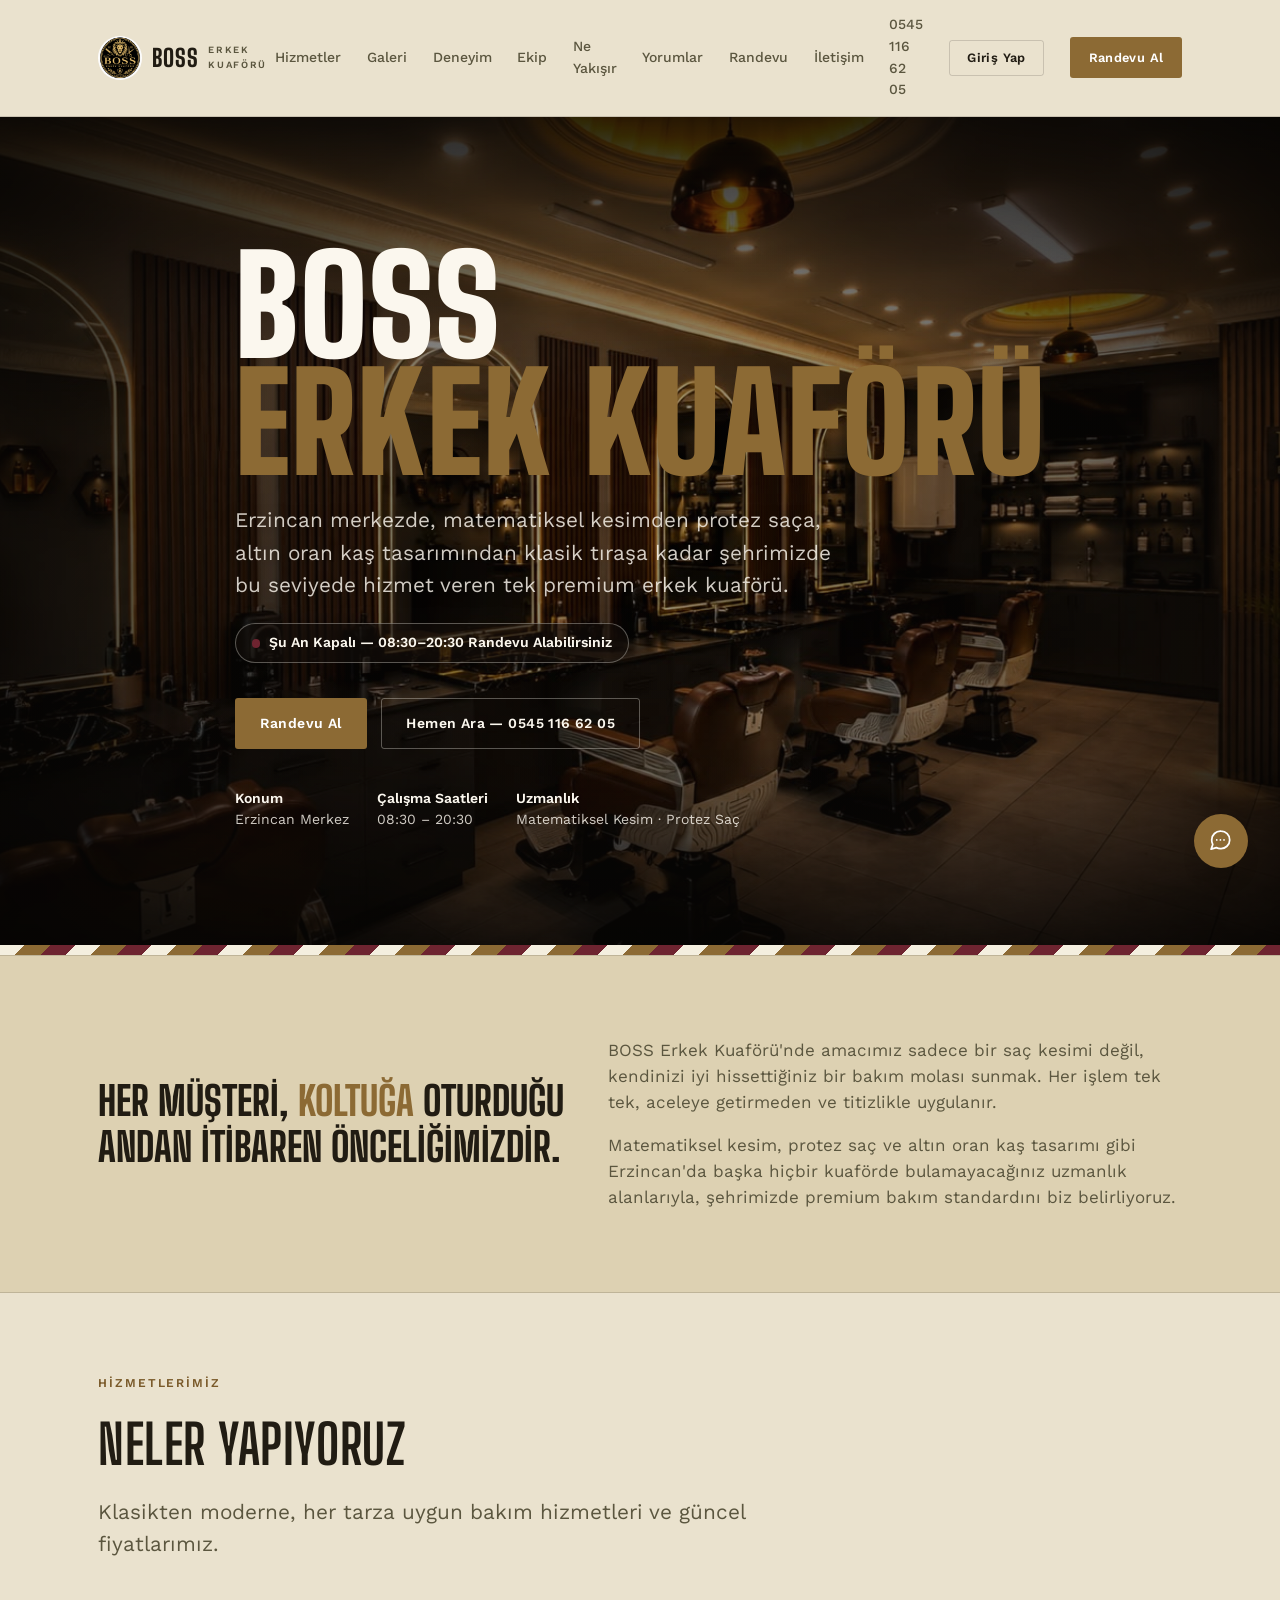
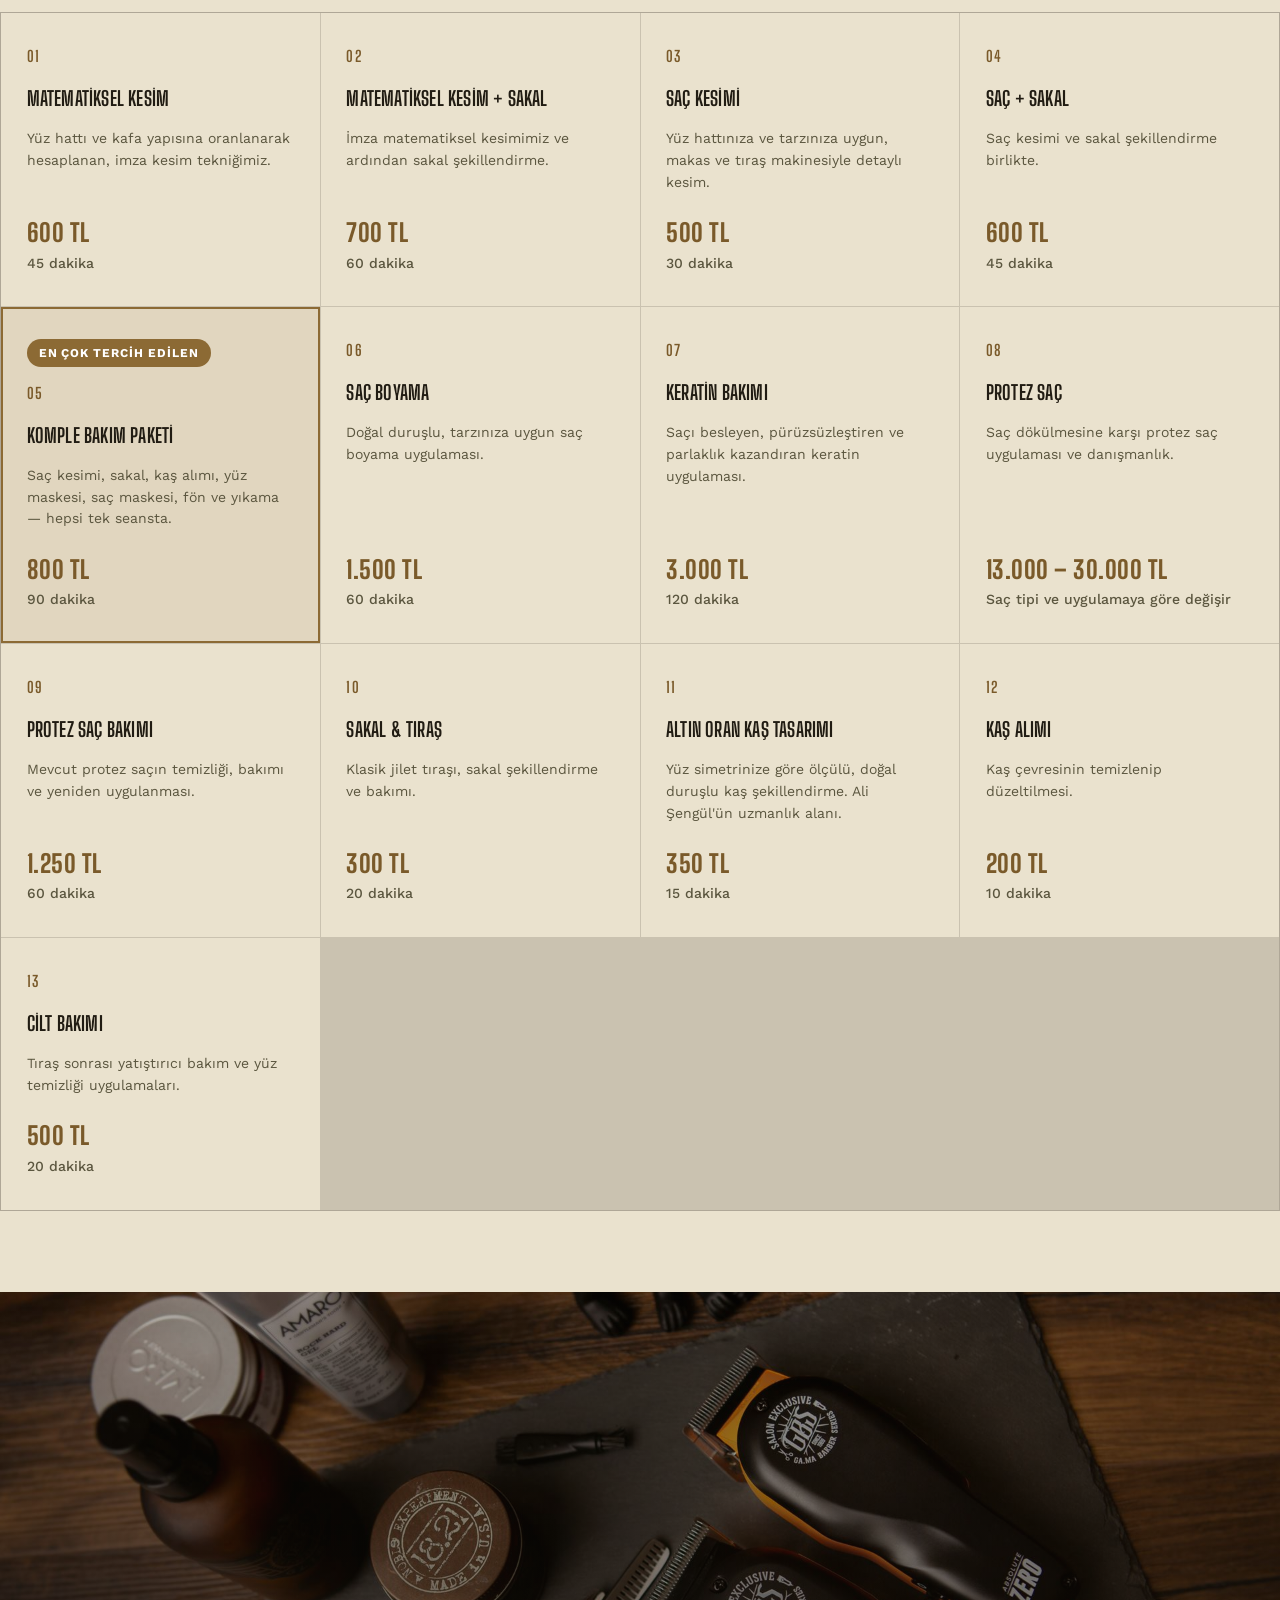
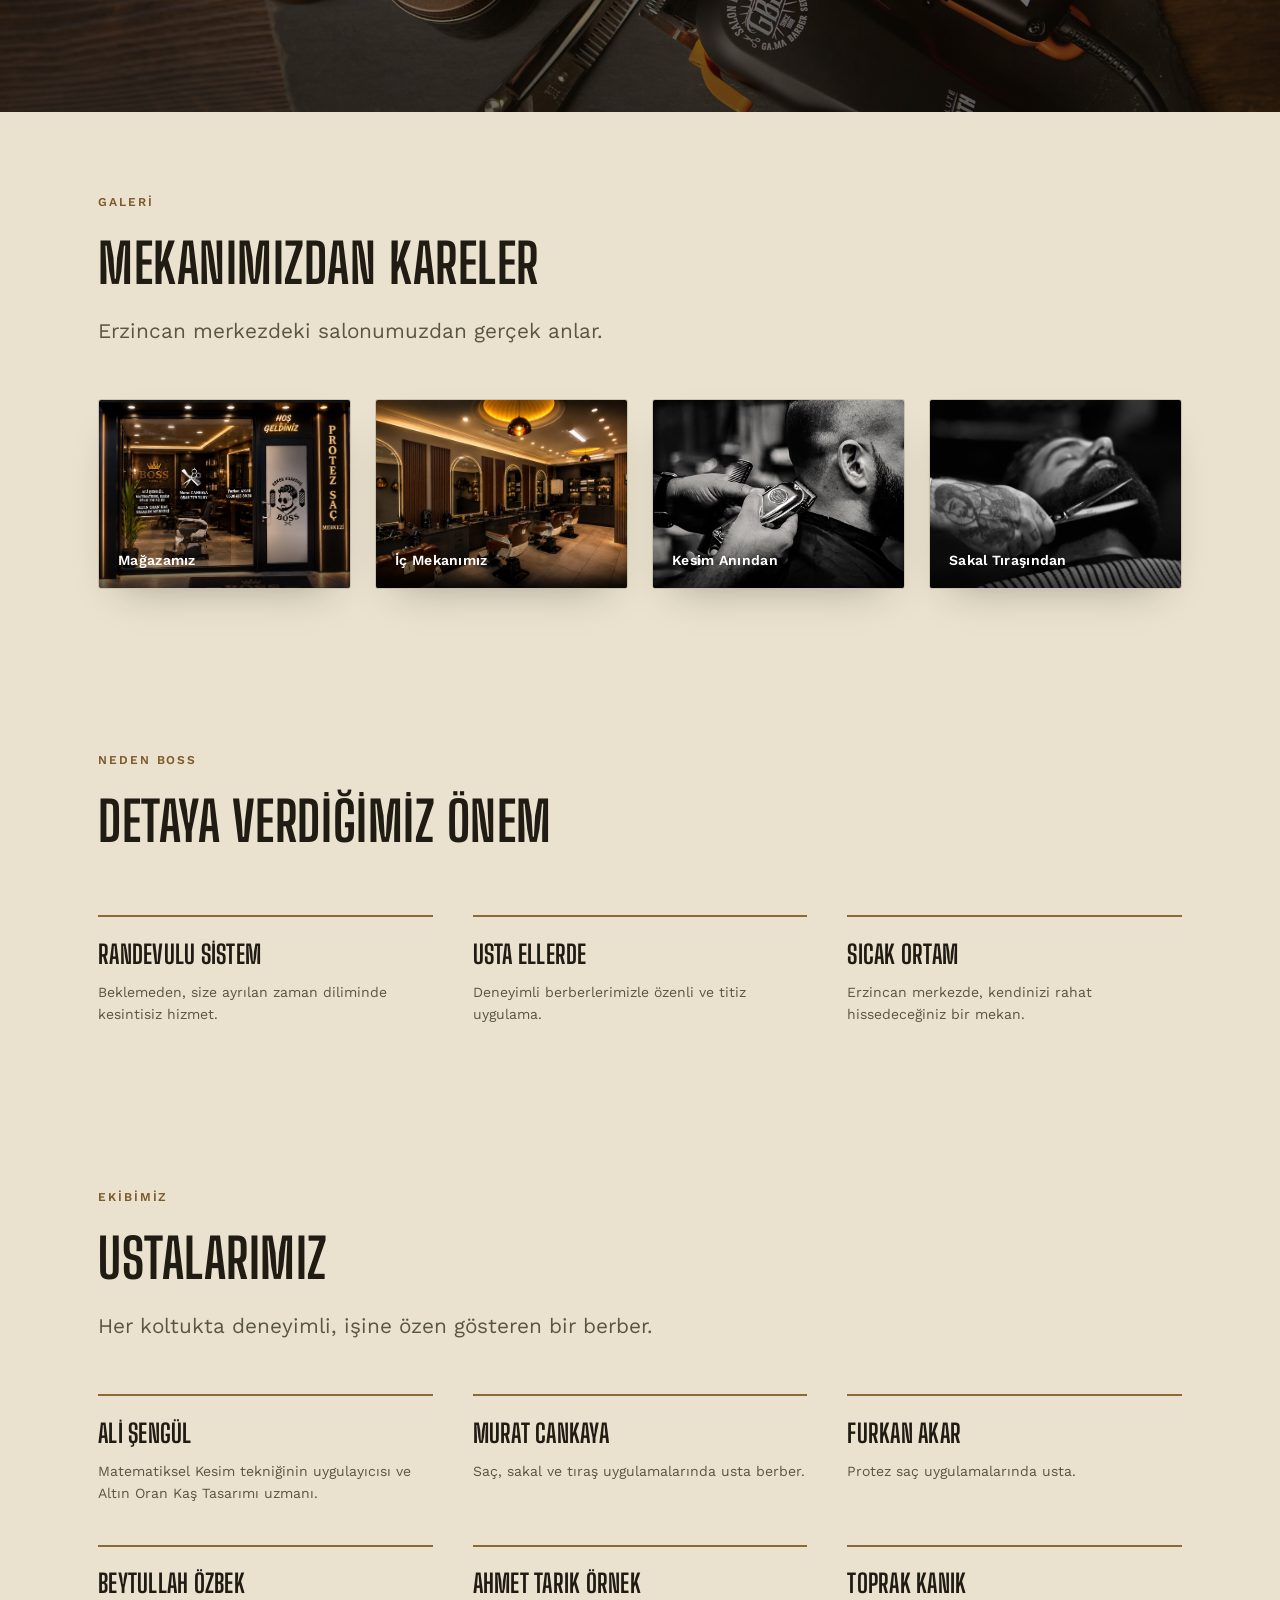
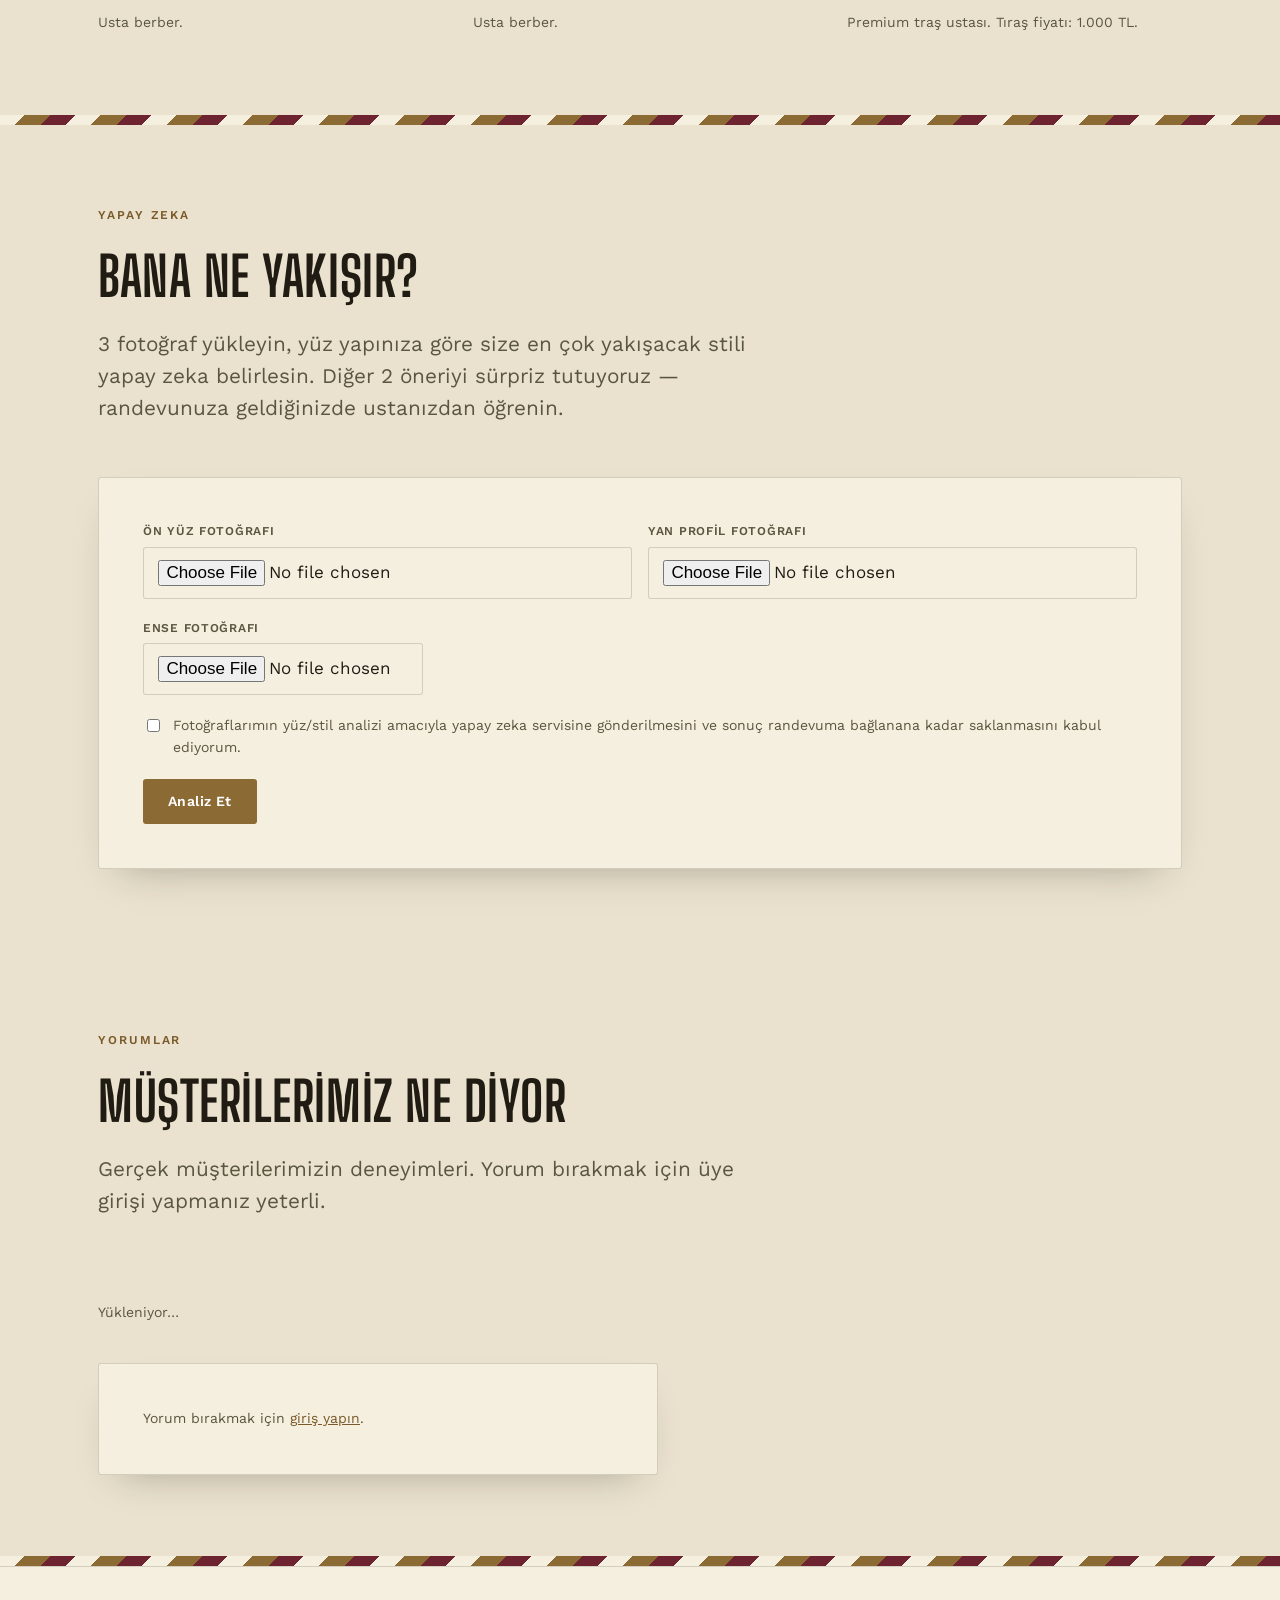
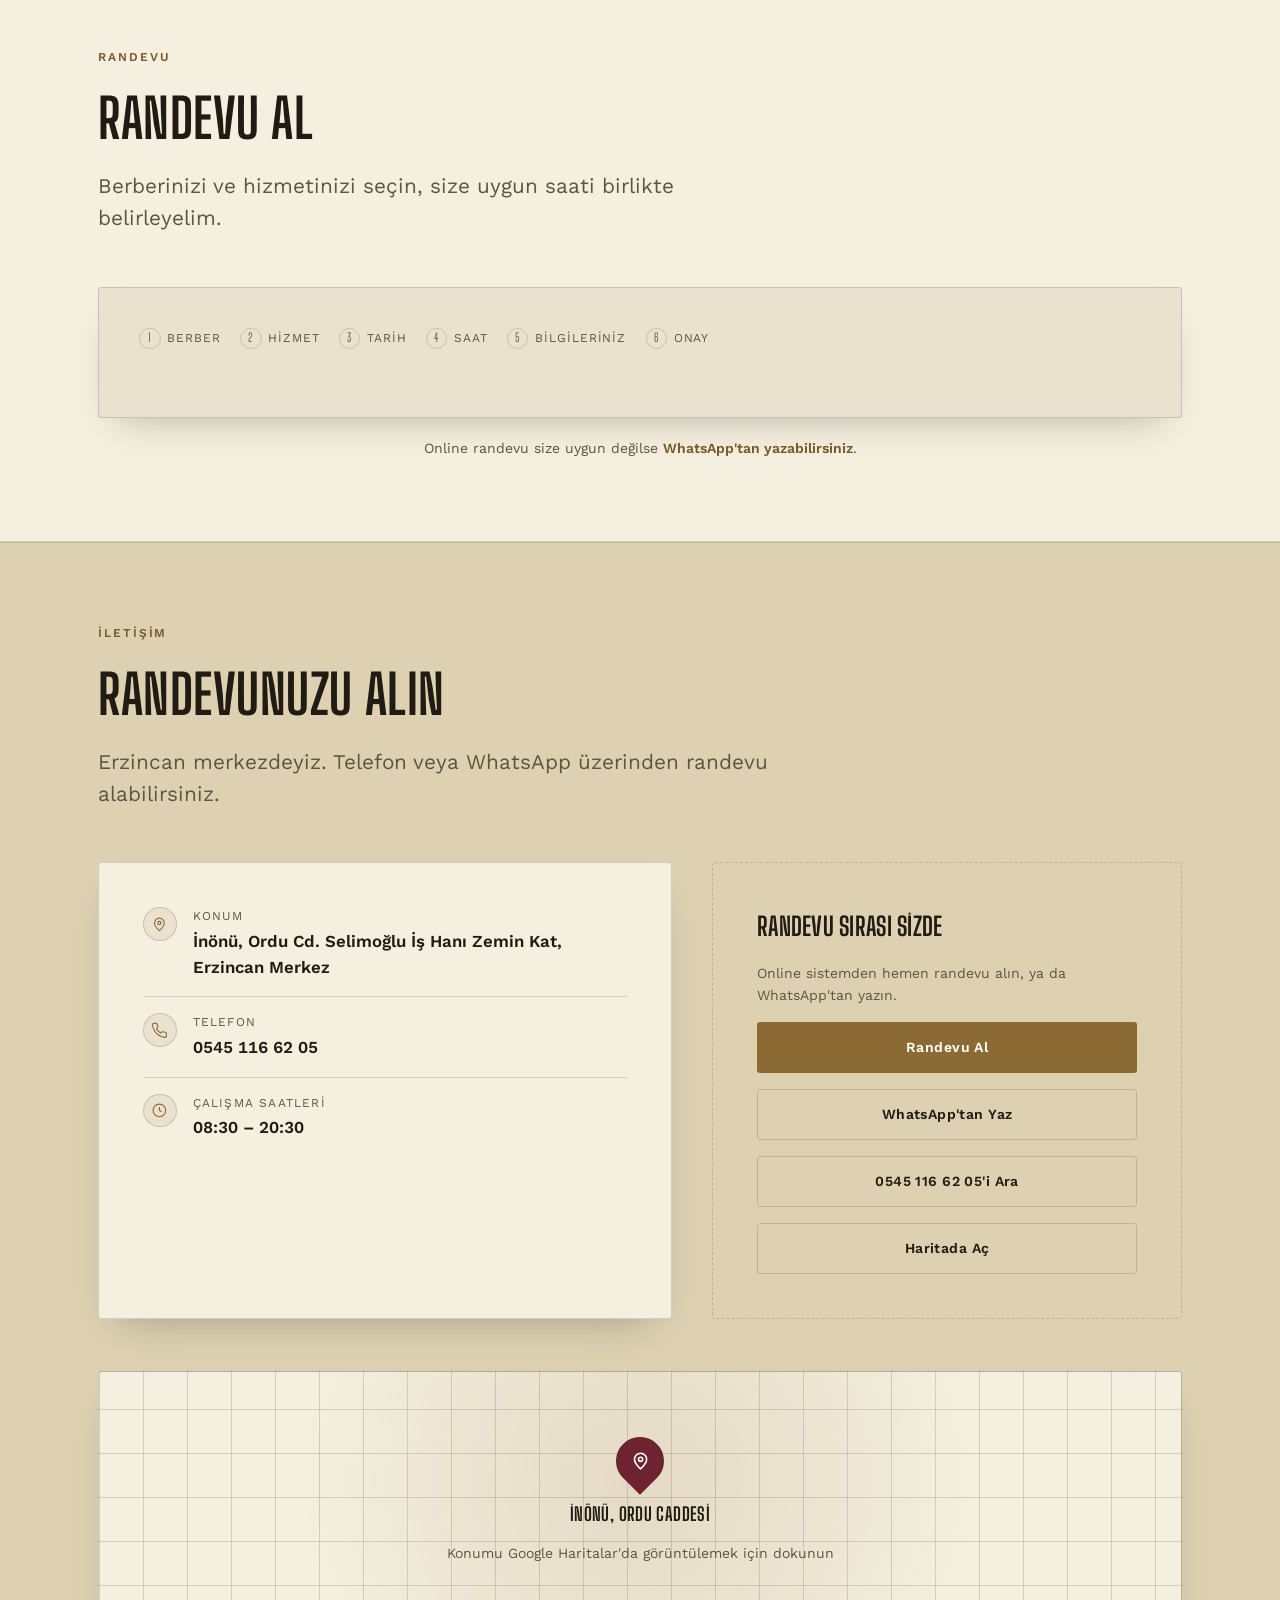
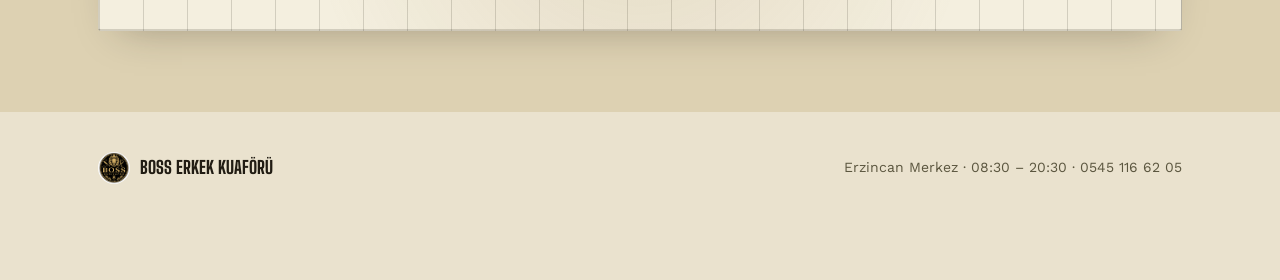
==== index.html @ 5c6fb6ef ""Bana Ne Yakışır?" AI stil önerisi bölümü ekle Müşteri 3 fotoğraf (ön yüz, yan profil, ense) yüklüyo" ====
<!doctype html>
<html lang="tr">
<head>
<meta charset="UTF-8" />
<meta name="viewport" content="width=device-width, initial-scale=1.0" />
<title>BOSS Erkek Kuaförü</title>
<meta name="description" content="BOSS Erkek Kuaförü — Erzincan Merkez'de matematiksel kesim, protez saç ve altın oran kaş tasarımı dahil premium erkek bakım hizmeti. Randevu için WhatsApp veya telefon." />
<meta name="robots" content="index, follow" />
<link rel="canonical" href="https://www.bosskuafor.com/" />

<!-- Open Graph -->
<meta property="og:type" content="business.business" />
<meta property="og:title" content="BOSS Erkek Kuaförü" />
<meta property="og:description" content="Erzincan Merkez'de matematiksel kesim, protez saç ve altın oran kaş tasarımı dahil premium erkek bakım hizmeti." />
<meta property="og:image" content="https://www.bosskuafor.com/galeri-magaza-dis.jpg" />
<meta property="og:url" content="https://www.bosskuafor.com/" />
<meta property="og:locale" content="tr_TR" />
<meta property="business:contact_data:street_address" content="İnönü, Ordu Cd. Selimoğlu İş Hanı Zemin Kat" />
<meta property="business:contact_data:locality" content="Erzincan Merkez" />
<meta property="business:contact_data:postal_code" content="24000" />
<meta property="business:contact_data:country_name" content="Türkiye" />
<meta property="business:contact_data:phone_number" content="+905451166205" />

<!-- Twitter Card -->
<meta name="twitter:card" content="summary_large_image" />
<meta name="twitter:title" content="BOSS Erkek Kuaförü" />
<meta name="twitter:description" content="Erzincan Merkez'de matematiksel kesim, protez saç ve altın oran kaş tasarımı dahil premium erkek bakım hizmeti." />
<meta name="twitter:image" content="https://www.bosskuafor.com/galeri-magaza-dis.jpg" />

<!-- Local Business / GEO structured data -->
<script type="application/ld+json">
{
  "@context": "https://schema.org",
  "@type": "HairSalon",
  "name": "BOSS Erkek Kuaförü",
  "url": "https://www.bosskuafor.com/",
  "image": "https://www.bosskuafor.com/galeri-magaza-dis.jpg",
  "telephone": "+905451166205",
  "address": {
    "@type": "PostalAddress",
    "streetAddress": "İnönü Mahallesi, Ordu Caddesi, Selimoğlu İş Hanı Zemin Kat",
    "postalCode": "24000",
    "addressLocality": "Erzincan Merkez",
    "addressRegion": "Erzincan",
    "addressCountry": "TR"
  },
  "geo": {
    "@type": "GeoCoordinates",
    "latitude": 39.7476021,
    "longitude": 39.4908903
  },
  "hasMap": "https://www.google.com/maps/place/BOSS+ERKEK+KUAF%C3%96R%C3%9C/@39.7476021,39.4908903,17z/data=!3m1!4b1!4m6!3m5!1s0x40700dcca935f189:0xe549893e044ffec4!8m2!3d39.7476021!4d39.4908903",
  "openingHoursSpecification": {
    "@type": "OpeningHoursSpecification",
    "dayOfWeek": ["Monday","Tuesday","Wednesday","Thursday","Friday","Saturday","Sunday"],
    "opens": "08:30",
    "closes": "20:30"
  },
  "priceRange": "200 TL - 30.000 TL",
  "employee": [
    { "@type": "Person", "name": "Ali Şengül", "jobTitle": "Matematiksel Kesim ve Altın Oran Kaş Tasarımı Uzmanı" },
    { "@type": "Person", "name": "Murat Cankaya", "jobTitle": "Saç, Sakal ve Tıraş Ustası" },
    { "@type": "Person", "name": "Furkan Akar", "jobTitle": "Protez Saç Uygulamaları Ustası" },
    { "@type": "Person", "name": "Beytullah Özbek", "jobTitle": "Usta Berber" },
    { "@type": "Person", "name": "Ahmet Tarık Örnek", "jobTitle": "Usta Berber" },
    { "@type": "Person", "name": "Toprak Kanık", "jobTitle": "Premium Traş Ustası" }
  ],
  "hasOfferCatalog": {
    "@type": "OfferCatalog",
    "name": "Hizmetlerimiz",
    "itemListElement": [
      { "@type": "Offer", "priceCurrency": "TRY", "price": "600", "itemOffered": { "@type": "Service", "name": "Matematiksel Kesim" } },
      { "@type": "Offer", "priceCurrency": "TRY", "price": "700", "itemOffered": { "@type": "Service", "name": "Matematiksel Kesim + Sakal" } },
      { "@type": "Offer", "priceCurrency": "TRY", "price": "500", "itemOffered": { "@type": "Service", "name": "Saç Kesimi" } },
      { "@type": "Offer", "priceCurrency": "TRY", "price": "600", "itemOffered": { "@type": "Service", "name": "Saç + Sakal" } },
      { "@type": "Offer", "priceCurrency": "TRY", "price": "800", "itemOffered": { "@type": "Service", "name": "Komple Bakım Paketi" } },
      { "@type": "Offer", "priceCurrency": "TRY", "price": "1500", "itemOffered": { "@type": "Service", "name": "Saç Boyama" } },
      { "@type": "Offer", "priceCurrency": "TRY", "price": "3000", "itemOffered": { "@type": "Service", "name": "Keratin Bakımı" } },
      { "@type": "Offer", "priceCurrency": "TRY", "priceSpecification": { "@type": "PriceSpecification", "priceCurrency": "TRY", "minPrice": "13000", "maxPrice": "30000" }, "itemOffered": { "@type": "Service", "name": "Protez Saç" } },
      { "@type": "Offer", "priceCurrency": "TRY", "price": "1250", "itemOffered": { "@type": "Service", "name": "Protez Saç Bakımı" } },
      { "@type": "Offer", "priceCurrency": "TRY", "price": "300", "itemOffered": { "@type": "Service", "name": "Sakal & Tıraş" } },
      { "@type": "Offer", "priceCurrency": "TRY", "price": "350", "itemOffered": { "@type": "Service", "name": "Altın Oran Kaş Tasarımı" } },
      { "@type": "Offer", "priceCurrency": "TRY", "price": "200", "itemOffered": { "@type": "Service", "name": "Kaş Alımı" } },
      { "@type": "Offer", "priceCurrency": "TRY", "price": "500", "itemOffered": { "@type": "Service", "name": "Cilt Bakımı" } }
    ]
  }
}
</script>

<link rel="icon" type="image/png" href="logo.png" />
<link rel="apple-touch-icon" href="logo.png" />
<link rel="preconnect" href="https://fonts.googleapis.com">
<link rel="preconnect" href="https://fonts.gstatic.com" crossorigin>
<link href="https://fonts.googleapis.com/css2?family=Big+Shoulders+Display:wght@700;800;900&family=Work+Sans:ital,wght@0,400;0,500;0,600;0,700;1,400&display=swap" rel="stylesheet">
<link rel="stylesheet" href="styles.css">
<style>

/* ============ STRIPE BAND (barber pole motif, used twice) ============ */
.stripe-band{
  height: 10px;
  width: 100%;
  background: repeating-linear-gradient(
    -45deg,
    var(--oxblood) 0 18px,
    var(--brass) 18px 36px,
    var(--surface-hi) 36px 54px
  );
  background-size: 76px 76px;
  animation: stripe-slide 3.2s linear infinite;
}
@keyframes stripe-slide{ to{ background-position: 76px 0; } }

/* ============ HEADER ============ */
header{
  position: sticky; top:0; z-index: 40;
  background: color-mix(in srgb, var(--bg) 88%, transparent);
  backdrop-filter: blur(10px);
  border-bottom: 1px solid var(--line);
}
.nav{
  display:flex; align-items:center; justify-content:space-between;
  padding-block: 0.9rem;
}
.brand{
  font-family: var(--font-display);
  font-weight: 800;
  font-size: 1.5rem;
  letter-spacing: 0.03em;
  display:flex; align-items:center; gap:0.6rem;
}
.brand-logo{
  height: 44px;
  width: 44px;
  border-radius: 50%;
  object-fit: cover;
}
.brand small{
  font-family: var(--font-body);
  font-size: 0.6rem;
  font-weight: 600;
  letter-spacing: 0.18em;
  color: var(--ink-soft);
  text-transform: uppercase;
}
.nav-links{ display:flex; align-items:center; gap: clamp(1rem,2vw,2rem); }
.nav-links a:not(.btn){
  font-size: var(--fs-small);
  font-weight: 500;
  color: var(--ink-soft);
  transition: color .2s ease;
}
.nav-links a:not(.btn):hover{ color: var(--brass-text); }
.nav-phone{ display:none; }
@media (min-width: 640px){ .nav-phone{ display:inline; } }

.nav-toggle{
  display:none;
  align-items:center; justify-content:center;
  width: 2.75rem; height: 2.75rem;
  flex: none;
  background: transparent;
  border: 1px solid var(--line);
  border-radius: var(--radius);
  color: var(--ink);
  cursor: pointer;
}
.nav-toggle svg{ width: 1.35rem; height: 1.35rem; }

@media (max-width: 860px){
  .nav-toggle{ display:inline-flex; }
  .nav-links{
    position: absolute;
    top: 100%; left: 1rem; right: 1rem;
    margin-top: 0.6rem;
    flex-direction: column;
    align-items: stretch;
    gap: 0;
    background: var(--surface-hi);
    border: 1px solid var(--line);
    border-radius: var(--radius);
    box-shadow: var(--shadow);
    padding: 0.5rem;
    opacity: 0;
    transform: translateY(-8px);
    pointer-events: none;
    transition: opacity .18s ease, transform .18s ease;
  }
  .nav-links.open{
    opacity: 1;
    transform: translateY(0);
    pointer-events: auto;
  }
  .nav-links a:not(.btn){
    padding: 0.9rem 0.6rem;
    border-bottom: 1px solid var(--line);
  }
  .nav-phone{ display:block; }
  .nav-links a:last-of-type{ border-bottom: none; }
  .nav-links .btn{ margin-top: 0.6rem; justify-content:center; min-height: 44px; }
}

/* ============ HERO ============ */
.hero{
  position: relative;
  isolation: isolate;
  overflow: hidden;
  min-height: clamp(560px, 92vh, 880px);
  display: flex;
  align-items: center;
  padding-block: clamp(3.5rem, 10vh, 7rem) clamp(3rem, 8vh, 5rem);
  color: var(--ink);
  --ink: #FBF7EE;
  --ink-soft: rgba(251,247,238,0.82);
  --line: rgba(251,247,238,0.32);
  --surface-hi: rgba(20,16,11,0.55);
}
.hero-grid{
  position: relative;
  z-index: 1;
  display:grid;
  grid-template-columns: 1fr;
  gap: clamp(2rem, 6vw, 4rem);
}

/* ---- cinematic outside→inside camera-move background ---- */
.hero-cinema{
  position: absolute;
  inset: 0;
  z-index: -2;
  overflow: hidden;
  background: #0c0a07;
}
.hero-cinema-layer{
  position: absolute;
  inset: -8%;
  background-size: cover;
  background-repeat: no-repeat;
  will-change: transform, opacity;
}
.hero-cinema-exterior{
  background-image: url('galeri-magaza-dis.jpg');
  background-position: center 32%;
  animation: heroCinemaExterior 13s cubic-bezier(.45,0,.4,1) infinite;
}
.hero-cinema-interior{
  background-image: url('galeri-magaza-ic.jpg');
  background-position: center 46%;
  animation: heroCinemaInterior 13s cubic-bezier(.45,0,.4,1) infinite;
}
@keyframes heroCinemaExterior{
  0%{   opacity: 1; transform: scale(1) translateY(0); }
  34%{  opacity: 1; transform: scale(1.13) translateY(-1%); }
  46%{  opacity: 0; transform: scale(1.2) translateY(-1.5%); }
  86%{  opacity: 0; transform: scale(1.2) translateY(-1.5%); }
  100%{ opacity: 1; transform: scale(1) translateY(0); }
}
@keyframes heroCinemaInterior{
  0%{   opacity: 0; transform: scale(1.16) translateY(1%); }
  34%{  opacity: 0; transform: scale(1.16) translateY(1%); }
  46%{  opacity: 1; transform: scale(1.08) translateY(0.4%); }
  86%{  opacity: 1; transform: scale(1) translateY(0); }
  100%{ opacity: 0; transform: scale(1.16) translateY(1%); }
}
.hero-cinema-scrim{
  position: absolute;
  inset: 0;
  background:
    linear-gradient(180deg, rgba(9,7,5,0.75) 0%, rgba(9,7,5,0.35) 32%, rgba(9,7,5,0.4) 70%, rgba(9,7,5,0.85) 100%),
    linear-gradient(90deg, rgba(9,7,5,0.55) 0%, rgba(9,7,5,0.05) 45%, rgba(9,7,5,0.05) 60%, rgba(9,7,5,0.55) 100%);
}
.hero-cinema-vignette{
  position: absolute;
  inset: 0;
  box-shadow: inset 0 0 18vw 2vw rgba(0,0,0,0.55);
  mix-blend-mode: multiply;
}
@media (prefers-reduced-motion: reduce){
  .hero-cinema-exterior,
  .hero-cinema-interior{ animation: none; }
  .hero-cinema-exterior{ opacity: 0; }
  .hero-cinema-interior{ opacity: 1; transform: scale(1); }
}
.hero-word{
  font-size: var(--fs-h1);
  font-weight: 900;
  line-height: 0.86;
  text-transform: uppercase;
  color: var(--ink);
}
.hero-word span{
  display:block;
  opacity: 0;
  transform: translateY(0.4em);
  animation: rise .8s cubic-bezier(.2,.8,.2,1) forwards;
}
.hero-word span:nth-child(2){ animation-delay: .12s; color: var(--brass); }
@keyframes rise{ to{ opacity:1; transform: translateY(0); } }

.hero-lead{
  margin-top: 1.4rem;
  max-width: 46ch;
  font-size: var(--fs-lead);
  color: var(--ink-soft);
}

.status-badge{ margin-top: 1.4rem; }
.hero-cta{
  margin-top: 2.2rem;
  display:flex; flex-wrap:wrap; gap: 0.9rem;
}
.hero-meta{
  margin-top: 2.4rem;
  display:flex; gap: 1.75rem;
  font-size: var(--fs-small);
  color: var(--ink-soft);
  flex-wrap: wrap;
}
.hero-meta strong{ color: var(--ink); font-weight: 600; }

/* ============ HERO HEADLINE ============ */
.hero-headline{
  position: relative;
}
.hero-headline .hero-lead{ text-shadow: 0 2px 16px rgba(0,0,0,0.4); }

/* ============ SECTION SCAFFOLD ============ */
section{ padding-block: clamp(3.5rem, 9vh, 6.5rem); }
.section-head{
  display:flex; flex-direction:column; gap: 0.6rem;
  margin-bottom: clamp(2rem, 5vw, 3.25rem);
  max-width: 62ch;
}
.section-head h2{ font-size: var(--fs-h2); text-transform: uppercase; }
.section-head p{ color: var(--ink-soft); font-size: var(--fs-lead); }

.reveal{ opacity:0; transform: translateY(22px); transition: opacity .7s ease, transform .7s ease; }
.reveal.in{ opacity:1; transform: translateY(0); }

/* ============ INTRO / STATEMENT ============ */
.statement{
  background: var(--surface);
  border-top: 1px solid var(--line);
  border-bottom: 1px solid var(--line);
}
.statement-grid{
  display:grid; gap: 2.5rem;
  grid-template-columns: 1fr;
}
@media (min-width: 860px){
  .statement-grid{ grid-template-columns: 0.9fr 1.1fr; align-items:center; }
}
.statement-quote{
  font-family: var(--font-display);
  font-weight: 800;
  font-size: clamp(1.6rem, 3.4vw, 2.5rem);
  line-height: 1.15;
  text-transform: uppercase;
}
.statement-quote em{
  font-style: normal;
  color: var(--brass);
}
.statement-body p{ color: var(--ink-soft); font-size: var(--fs-body); }
.statement-body p + p{ margin-top: 1rem; }

/* ============ SERVICES ============ */
.services-grid{
  display:grid; gap: 1px;
  background: var(--line);
  border: 1px solid var(--line);
  grid-template-columns: 1fr;
}
@media (min-width: 620px){
  .services-grid{ grid-template-columns: repeat(2, 1fr); }
}
@media (min-width: 980px){
  .services-grid{ grid-template-columns: repeat(4, 1fr); }
}
.service-card{
  background: var(--bg);
  padding: 2rem 1.6rem;
  display:flex; flex-direction:column; gap:0.9rem;
  transition: background .2s ease;
}
.service-card:hover{ background: var(--surface); }
.service-num{
  font-family: var(--font-display);
  font-size: 0.95rem;
  font-weight: 700;
  color: var(--brass-text);
  letter-spacing: 0.08em;
}
.service-card h3{ text-transform: uppercase; }
.service-card p{ color: var(--ink-soft); font-size: var(--fs-small); }
.service-price{
  margin-top: auto;
  padding-top: 0.4rem;
  font-family: var(--font-display);
  font-size: 1.55rem;
  font-weight: 800;
  letter-spacing: 0.02em;
  color: var(--brass-text);
}
.service-price small{
  display:block;
  font-family: var(--font-body);
  font-size: var(--fs-small);
  font-weight: 500;
  letter-spacing: 0;
  color: var(--ink-soft);
}
.service-price.is-ask{ font-size: 1.05rem; }

/* One cikan paket */
.service-card.is-featured{
  background: color-mix(in srgb, var(--brass) 10%, var(--bg));
  box-shadow: inset 0 0 0 2px var(--brass);
}
.service-card.is-featured:hover{ background: color-mix(in srgb, var(--brass) 15%, var(--bg)); }
.service-badge{
  align-self: flex-start;
  padding: 0.3rem 0.75rem;
  border-radius: 999px;
  background: var(--brass);
  color: var(--brass-ink);
  font-size: var(--fs-label);
  font-weight: 700;
  letter-spacing: 0.08em;
  text-transform: uppercase;
}

/* ============ ATMOSPHERE BAND ============ */
.atmosphere{
  height: clamp(220px, 38vw, 420px);
  background-image: linear-gradient(180deg, rgba(15,12,7,.3), rgba(15,12,7,.6)), url('arka-plan-doku.jpg');
  background-size: cover;
  background-position: center 35%;
}

/* ============ GALLERY ============ */
.gallery-grid{
  display:grid; gap: 1.5rem;
  grid-template-columns: 1fr;
}
@media (min-width: 760px){
  .gallery-grid{ grid-template-columns: repeat(2, 1fr); }
}
@media (min-width: 1000px){
  .gallery-grid{ grid-template-columns: repeat(4, 1fr); }
}
.gallery-item{
  position: relative;
  border-radius: var(--radius);
  overflow: hidden;
  border: 1px solid var(--line);
  box-shadow: var(--shadow);
  aspect-ratio: 4/3;
}
.gallery-item img{
  width:100%; height:100%; object-fit: cover;
  display:block;
  transition: transform .5s ease;
}
.gallery-item:hover img{ transform: scale(1.05); }
.gallery-caption{
  position: absolute; left:0; right:0; bottom:0;
  padding: 1rem 1.2rem;
  background: linear-gradient(0deg, rgba(0,0,0,.65), transparent);
  color: #fff;
  font-size: var(--fs-small);
  font-weight: 600;
  letter-spacing: 0.02em;
}

/* ============ EXPERIENCE STRIP ============ */
.experience{
  display:grid; gap: 2.5rem;
  grid-template-columns: 1fr;
}
@media (min-width: 860px){
  .experience{ grid-template-columns: repeat(3, 1fr); }
}
.exp-item{
  border-top: 2px solid var(--brass);
  padding-top: 1.1rem;
}
.exp-item h3{ font-size: var(--fs-h3); text-transform: uppercase; margin-bottom: 0.5rem; }
.exp-item p{ color: var(--ink-soft); font-size: var(--fs-small); }

/* ============ REVIEWS (yorumlar) ============ */
.stars{ position:relative; display:inline-block; font-size:1.1rem; line-height:1; color: var(--line); white-space:nowrap; }
.stars::before{ content:'★★★★★'; }
.stars-fill{ position:absolute; inset:0; overflow:hidden; color: var(--brass); white-space:nowrap; }
.stars-fill::before{ content:'★★★★★'; }
.reviews-overview{
  display:flex; align-items:center; gap:0.7rem; flex-wrap:wrap;
  margin-bottom: 2rem;
  font-size: var(--fs-lead);
}
.reviews-overview strong{ font-family: var(--font-display); font-size: 1.4rem; }
.reviews-overview span.count{ color: var(--ink-soft); font-size: var(--fs-small); }
.reviews-grid{
  display:grid; gap: 1.5rem;
  grid-template-columns: 1fr;
  margin-bottom: 2.5rem;
}
@media (min-width: 700px){
  .reviews-grid{ grid-template-columns: repeat(2, 1fr); }
}
@media (min-width: 1040px){
  .reviews-grid{ grid-template-columns: repeat(3, 1fr); }
}
.review-card{
  background: var(--surface-hi);
  border: 1px solid var(--line);
  border-radius: var(--radius);
  padding: 1.5rem;
  display:flex; flex-direction:column; gap: 0.9rem;
}
.review-card p{ color: var(--ink); font-size: var(--fs-small); flex:1; }
.review-card strong{ font-size: var(--fs-small); color: var(--ink-soft); font-weight:600; }
.review-form-wrap{ max-width: 560px; }
.link-btn{
  background:none; border:none; padding:0; margin:0;
  font: inherit; color: var(--brass-text); text-decoration: underline;
  cursor:pointer;
}
.star-input{ border:0; padding:0; margin:0; display:flex; flex-direction:row-reverse; justify-content:flex-end; gap:0.15rem; }
.star-input legend{ font-size: var(--fs-label); letter-spacing:0.06em; text-transform:uppercase; color:var(--ink-soft); font-weight:600; margin-bottom:0.5rem; width:100%; padding:0; }
.star-input input{ position:absolute; opacity:0; width:1px; height:1px; }
.star-input label{ cursor:pointer; font-size:2rem; line-height:1; color: var(--line); transition: color .15s ease; }
.star-input label::before{ content:'★'; }
.star-input input:checked ~ label,
.star-input label:hover,
.star-input label:hover ~ label{ color: var(--brass); }
.star-input input:focus-visible + label{ outline: 2px solid var(--brass); outline-offset:2px; }

/* ============ BOOKING WIZARD ============ */
.booking{ background: var(--surface-hi); border-top: 1px solid var(--line); border-bottom: 1px solid var(--line); }
.booking-card{
  background: var(--bg);
  border: 1px solid var(--line);
  border-radius: var(--radius);
  box-shadow: var(--shadow);
  padding: clamp(1.5rem, 4vw, 2.5rem);
}
.booking-steps{
  display:flex; flex-wrap:wrap; gap: 0.5rem 1.2rem;
  margin-bottom: 1.75rem;
  font-size: var(--fs-label);
  letter-spacing: 0.08em;
  text-transform: uppercase;
  color: var(--ink-soft);
}
.booking-steps span{ display:inline-flex; align-items:center; gap:0.4rem; }
.booking-steps span::before{
  content: attr(data-step);
  display:inline-grid; place-items:center;
  width: 1.35rem; height: 1.35rem;
  border-radius: 50%;
  border: 1px solid var(--line);
  font-family: var(--font-display);
  font-size: 0.75rem;
}
.booking-steps span.is-active{ color: var(--brass-text); font-weight: 700; }
.booking-steps span.is-active::before{ background: var(--brass); border-color: var(--brass); color: var(--brass-ink); }
.booking-steps span.is-done::before{ background: var(--ink-soft); border-color: var(--ink-soft); color: var(--bg); }

.booking-panel{ display:none; }
.booking-panel.is-active{ display:block; }

.pick-grid{ display:grid; gap: 0.85rem; grid-template-columns: 1fr; }
@media (min-width: 620px){ .pick-grid{ grid-template-columns: repeat(2, 1fr); } }
@media (min-width: 900px){ .pick-grid.services{ grid-template-columns: repeat(3, 1fr); } }
.pick-card{
  text-align:left;
  background: var(--surface-hi);
  border: 1px solid var(--line);
  border-radius: var(--radius);
  padding: 1.1rem 1.2rem;
  cursor:pointer;
  display:flex; flex-direction:column; gap:0.35rem;
  transition: border-color .18s ease, background .18s ease, transform .18s ease;
  font-family: var(--font-body);
  color: var(--ink);
}
.pick-card:hover{ border-color: var(--brass); transform: translateY(-2px); }
.pick-card.is-selected{ border-color: var(--brass); background: color-mix(in srgb, var(--brass) 12%, var(--surface-hi)); }
.pick-card strong{ font-size: 1rem; }
.pick-card small{ color: var(--ink-soft); font-size: var(--fs-small); }
.pick-card.is-featured{ border-color: var(--brass); background: color-mix(in srgb, var(--brass) 8%, var(--surface-hi)); }
.pick-card.is-featured.is-selected{ background: color-mix(in srgb, var(--brass) 16%, var(--surface-hi)); }
.pick-badge{
  align-self: flex-start;
  padding: 0.22rem 0.6rem;
  border-radius: 999px;
  background: var(--brass);
  color: var(--brass-ink);
  font-size: 0.68rem;
  font-weight: 700;
  letter-spacing: 0.08em;
  text-transform: uppercase;
}

.slot-grid{ display:flex; flex-wrap:wrap; gap: 0.6rem; }
.slot-btn{
  padding: 0.6rem 1rem;
  font-size: var(--fs-small);
  font-weight: 600;
  font-variant-numeric: tabular-nums;
  background: var(--surface-hi);
  border: 1px solid var(--line);
  border-radius: var(--radius);
  cursor:pointer;
  color: var(--ink);
}
.slot-btn:hover{ border-color: var(--brass); color: var(--brass-text); }
.slot-btn.is-selected{ background: var(--brass); border-color: var(--brass); color: var(--brass-ink); }

.booking-summary{ display:grid; gap: 0; margin-bottom: 1.25rem; }
.booking-nav{ display:flex; justify-content:space-between; gap:1rem; margin-top: 1.75rem; }
.booking-form-grid{ display:grid; gap: 1rem; grid-template-columns: 1fr; margin-bottom: 1.25rem; }
@media (min-width: 620px){ .booking-form-grid{ grid-template-columns: 1fr 1fr; } }
.booking-msg{ margin-bottom: 1.25rem; }
.booking-msg:empty{ display:none; }
.booking-empty{ color: var(--ink-soft); font-size: var(--fs-small); }

/* ============ CONTACT ============ */
.contact{ background: var(--surface); border-top: 1px solid var(--line); }
.contact-grid{
  display:grid; gap: 2.5rem;
  grid-template-columns: 1fr;
}
@media (min-width: 900px){
  .contact-grid{ grid-template-columns: 1.1fr 0.9fr; }
}
.contact-cta{
  display:flex; flex-direction:column; gap:1rem;
  justify-content:center;
  padding: clamp(1.75rem, 4vw, 2.75rem);
  border: 1px dashed var(--line);
  border-radius: var(--radius);
}
.contact-cta h3{ font-size: var(--fs-h3); text-transform: uppercase; }
.contact-cta p{ color: var(--ink-soft); font-size: var(--fs-small); }
.contact-cta .btn{ justify-content:center; }

/* ============ MAP ============ */
.map-card{
  margin-top: clamp(2rem, 5vw, 3.25rem);
  position: relative;
  display:flex; flex-direction:column; align-items:center; justify-content:center; gap: 0.9rem;
  height: 260px;
  border-radius: var(--radius);
  overflow: hidden;
  border: 1px solid var(--line);
  box-shadow: var(--shadow);
  text-align:center;
  background:
    radial-gradient(circle at 50% 42%, color-mix(in srgb, var(--brass) 16%, transparent) 0%, transparent 60%),
    repeating-linear-gradient(0deg, var(--line) 0 1px, transparent 1px 44px),
    repeating-linear-gradient(90deg, var(--line) 0 1px, transparent 1px 44px),
    var(--surface-hi);
  transition: transform .25s ease, box-shadow .25s ease;
}
.map-card:hover{ transform: translateY(-2px); }
.map-pin{
  width: 3rem; height: 3rem;
  border-radius: 50% 50% 50% 0;
  transform: rotate(-45deg);
  background: var(--oxblood);
  border: 1px solid var(--line);
  display:grid; place-items:center;
  box-shadow: var(--shadow);
}
.map-pin svg{ transform: rotate(45deg); width: 1.3rem; height: 1.3rem; color: var(--brass-ink); }
.map-card strong{ font-family: var(--font-display); text-transform: uppercase; font-size: 1.15rem; letter-spacing: 0.02em; }
.map-card span{ font-size: var(--fs-small); color: var(--ink-soft); }

/* ============ FOOTER ============ */
footer{ padding-block: 2.5rem 6rem; }
.footer-grid{
  display:flex; flex-wrap:wrap; gap: 1rem;
  justify-content:space-between; align-items:center;
}
.footer-brand{ font-family: var(--font-display); font-weight: 800; font-size: 1.1rem; text-transform:uppercase; display:flex; align-items:center; gap:0.6rem; }
.footer-logo{ height: 32px; width: 32px; border-radius: 50%; object-fit: cover; }
.footer-note{ font-size: var(--fs-small); color: var(--ink-soft); }

/* ============ FLOATING ACTION MENU ============ */
.float-stack{
  position: fixed; right: clamp(1rem,3vw,2rem); bottom: clamp(1rem,3vw,2rem);
  z-index: 55;
  display:flex; flex-direction:column; align-items:flex-end; gap: 0.7rem;
}
.float-menu{
  display:flex; flex-direction:column; align-items:flex-end; gap: 0.5rem;
  opacity: 0; transform: translateY(10px);
  pointer-events: none;
  transition: opacity .18s ease, transform .18s ease;
}
.float-stack.is-open .float-menu{ opacity:1; transform:translateY(0); pointer-events:auto; }
.float-item{
  display:inline-flex; align-items:center; gap: 0.6rem;
  padding: 0.65rem 1.1rem;
  min-height: 44px;
  background: var(--surface-hi);
  border: 1px solid var(--line);
  border-radius: 999px;
  box-shadow: var(--shadow);
  font-family: var(--font-body);
  font-size: var(--fs-small);
  font-weight: 600;
  color: var(--ink);
  cursor: pointer;
  white-space: nowrap;
  transition: border-color .18s ease, color .18s ease;
}
.float-item:hover{ border-color: var(--brass); color: var(--brass-text); }
.float-item svg{ width: 1.15rem; height: 1.15rem; flex:none; }
.float-toggle{
  width: 3.4rem; height: 3.4rem;
  border: none; border-radius: 50%;
  background: var(--brass);
  color: var(--brass-ink);
  display:grid; place-items:center;
  cursor: pointer;
  box-shadow: var(--shadow);
  animation: pulse-ring 2.6s ease-in-out infinite;
}
.float-toggle svg{ width: 1.55rem; height: 1.55rem; grid-area: 1 / 1; }
.float-toggle .icon-close{ display:none; }
.float-stack.is-open .float-toggle{ animation: none; }
.float-stack.is-open .float-toggle .icon-chat{ display:none; }
.float-stack.is-open .float-toggle .icon-close{ display:block; }
@keyframes pulse-ring{
  0%,100%{ box-shadow: 0 0 0 0 color-mix(in srgb, var(--brass) 45%, transparent), var(--shadow); }
  50%{ box-shadow: 0 0 0 10px color-mix(in srgb, var(--brass) 0%, transparent), var(--shadow); }
}

/* ============ CHAT PANEL ============ */
.chat-panel{
  position: fixed;
  z-index: 60;
  right: clamp(1rem,3vw,2rem);
  bottom: calc(clamp(1rem,3vw,2rem) + 4.3rem);
  width: min(380px, calc(100vw - 2rem));
  height: min(72vh, 580px);
  display:flex; flex-direction:column;
  background: var(--bg);
  border: 1px solid var(--line);
  border-radius: var(--radius);
  box-shadow: var(--shadow);
  overflow: hidden;
  opacity: 0;
  transform: translateY(14px) scale(.98);
  pointer-events: none;
  transition: opacity .2s ease, transform .2s ease;
}
.chat-panel.is-open{ opacity:1; transform:none; pointer-events:auto; }
@media (max-width: 640px){
  .chat-panel{
    right: 0; left: 0; bottom: 0; top: 0;
    width: 100%; height: 100dvh;
    border-radius: 0; border: none;
    transform: translateY(100%);
  }
  .chat-panel.is-open{ transform: none; }
}

.chat-head{
  display:flex; align-items:center; gap: 0.7rem;
  padding: 0.85rem 1rem;
  background: var(--surface-hi);
  border-bottom: 1px solid var(--line);
  flex: none;
}
.chat-head img{ height: 34px; width: 34px; border-radius: 50%; object-fit: cover; flex:none; }
.chat-head-text{ flex:1; min-width:0; }
.chat-head-text strong{
  display:block;
  font-family: var(--font-display);
  font-size: 1.15rem; font-weight: 800;
  text-transform: uppercase; letter-spacing: 0.03em;
  line-height: 1.1;
}
.chat-head-text span{ font-size: var(--fs-label); color: var(--ink-soft); letter-spacing: 0.06em; text-transform: uppercase; }
.chat-close{
  flex:none;
  width: 2.25rem; height: 2.25rem;
  display:grid; place-items:center;
  background: transparent; border: 1px solid var(--line); border-radius: var(--radius);
  color: var(--ink); cursor:pointer;
}
.chat-close:hover{ border-color: var(--brass); color: var(--brass-text); }
.chat-close svg{ width: 1.05rem; height: 1.05rem; }

.chat-log{
  flex: 1;
  overflow-y: auto;
  padding: 1rem;
  display:flex; flex-direction:column; gap: 0.7rem;
}
.chat-msg{
  max-width: 85%;
  padding: 0.7rem 0.95rem;
  border-radius: 14px;
  font-size: var(--fs-small);
  line-height: 1.5;
  white-space: pre-wrap;
  overflow-wrap: anywhere;
}
.chat-msg.bot{
  align-self: flex-start;
  background: var(--surface-hi);
  border: 1px solid var(--line);
  border-bottom-left-radius: 4px;
}
.chat-msg.me{
  align-self: flex-end;
  background: var(--brass);
  color: var(--brass-ink);
  border-bottom-right-radius: 4px;
}
.chat-msg a{ text-decoration: underline; font-weight: 600; }

.chat-chips{ display:flex; flex-wrap:wrap; gap: 0.45rem; padding: 0 1rem 0.85rem; flex:none; }
.chat-chip{
  padding: 0.45rem 0.85rem;
  font-family: var(--font-body);
  font-size: 0.8rem; font-weight: 600;
  background: transparent;
  border: 1px solid var(--line);
  border-radius: 999px;
  color: var(--ink-soft);
  cursor: pointer;
}
.chat-chip:hover{ border-color: var(--brass); color: var(--brass-text); }

.chat-typing{ display:inline-flex; gap: 0.28rem; align-items:center; padding-block: 0.2rem; }
.chat-typing i{
  width: 0.42rem; height: 0.42rem; border-radius: 50%;
  background: var(--ink-soft);
  animation: chat-blink 1.2s infinite ease-in-out;
}
.chat-typing i:nth-child(2){ animation-delay: .18s; }
.chat-typing i:nth-child(3){ animation-delay: .36s; }
@keyframes chat-blink{ 0%,80%,100%{ opacity:.25; } 40%{ opacity:1; } }

.chat-form{
  display:flex; gap: 0.5rem; align-items:flex-end;
  padding: 0.75rem;
  border-top: 1px solid var(--line);
  background: var(--surface-hi);
  flex: none;
}
.chat-form textarea{
  flex: 1;
  font-family: var(--font-body);
  font-size: var(--fs-small);
  color: var(--ink);
  background: var(--bg);
  border: 1px solid var(--line);
  border-radius: var(--radius);
  padding: 0.6rem 0.75rem;
  min-height: 44px; max-height: 110px;
  resize: none;
}
.chat-form textarea:focus{ outline: 2px solid var(--brass); outline-offset: 1px; }
.chat-send{
  flex: none;
  width: 44px; height: 44px;
  display:grid; place-items:center;
  border: none; border-radius: var(--radius);
  background: var(--brass); color: var(--brass-ink);
  cursor: pointer;
}
.chat-send svg{ width: 1.15rem; height: 1.15rem; }
.chat-send:disabled{ opacity: .45; cursor: not-allowed; }
.chat-note{
  padding: 0 1rem 0.7rem;
  font-size: var(--fs-label);
  color: var(--ink-soft);
  text-align: center;
  flex: none;
}

/* ============ NAV AUTH ============ */
.hidden{ display:none !important; }
.nav-user{
  font-size: var(--fs-small);
  font-weight: 600;
  color: var(--ink-soft);
  white-space: nowrap;
}

/* ============ AUTH MODAL ============ */
.auth-overlay{
  position: fixed; inset: 0;
  z-index: 80;
  display:flex; align-items:center; justify-content:center;
  padding: 1.25rem;
  background: color-mix(in srgb, var(--ink) 55%, transparent);
  opacity: 0;
  pointer-events: none;
  transition: opacity .18s ease;
}
.auth-overlay.is-open{ opacity:1; pointer-events:auto; }
.auth-modal{
  width: min(420px, 100%);
  max-height: calc(100dvh - 2.5rem);
  overflow-y: auto;
  background: var(--surface-hi);
  border: 1px solid var(--line);
  border-radius: var(--radius);
  box-shadow: var(--shadow);
  padding: clamp(1.5rem, 4vw, 2rem);
  position: relative;
  transform: translateY(10px) scale(.98);
  transition: transform .18s ease;
}
.auth-overlay.is-open .auth-modal{ transform:none; }
.auth-modal-close{
  position: absolute; top: 1rem; right: 1rem;
  width: 2.25rem; height: 2.25rem;
  display:grid; place-items:center;
  background: transparent; border: 1px solid var(--line); border-radius: var(--radius);
  color: var(--ink); cursor:pointer;
}
.auth-modal-close:hover{ border-color: var(--brass); color: var(--brass-text); }
.auth-modal-close svg{ width: 1.05rem; height: 1.05rem; }
.auth-modal h2{
  font-size: var(--fs-h3); text-transform: uppercase;
  margin-bottom: 1.25rem; padding-right: 2rem;
}
.auth-tabs{ display:flex; gap:0.5rem; margin-bottom: 1.25rem; }
.auth-tab{
  flex:1;
  padding: 0.65rem 0.5rem;
  font-family: var(--font-body); font-weight:600; font-size: var(--fs-small);
  background: transparent; border: 1px solid var(--line); border-radius: var(--radius);
  color: var(--ink-soft); cursor:pointer;
  transition: border-color .18s ease, color .18s ease, background .18s ease;
}
.auth-tab.is-active{ border-color: var(--brass); color: var(--brass-text); background: var(--bg); }
.auth-form{ display:none; flex-direction:column; gap: 0.9rem; }
.auth-form.is-active{ display:flex; }
.auth-form .field-check{
  display:flex; align-items:flex-start; gap:0.6rem;
  font-size: var(--fs-small); color: var(--ink-soft);
}
.auth-form .field-check input{ margin-top: 0.2rem; flex:none; }
.auth-form .btn{ margin-top: 0.35rem; justify-content:center; }
.auth-link{
  background:none; border:none; padding:0; margin-top:-0.35rem;
  font-size: var(--fs-small); font-weight:600; color: var(--brass-text);
  cursor:pointer; text-decoration: underline; text-align:left; align-self:flex-start;
}
</style>
</head>
<body>

<header>
  <div class="container nav">
    <a class="brand" href="#top"><img class="brand-logo" src="logo.png" alt="" aria-hidden="true">BOSS <small>Erkek Kuaförü</small></a>
    <button class="nav-toggle" type="button" aria-expanded="false" aria-controls="nav-links" aria-label="Menüyü aç/kapat">
      <svg viewBox="0 0 24 24" fill="none" stroke="currentColor" stroke-width="1.8" stroke-linecap="round"><path d="M3 6h18M3 12h18M3 18h18"/></svg>
    </button>
    <nav class="nav-links" id="nav-links">
      <a href="#hizmetler">Hizmetler</a>
      <a href="#galeri">Galeri</a>
      <a href="#deneyim">Deneyim</a>
      <a href="#ekip">Ekip</a>
      <a href="#bana-ne-yakisir">Ne Yakışır</a>
      <a href="#yorumlar">Yorumlar</a>
      <a href="#randevu">Randevu</a>
      <a href="#iletisim">İletişim</a>
      <a class="nav-phone" href="tel:+905451166205">0545 116 62 05</a>
      <span class="nav-user hidden" id="navUser"></span>
      <button type="button" class="btn btn-ghost btn-sm" id="authBtn">Giriş Yap</button>
      <button type="button" class="btn btn-ghost btn-sm hidden" id="navLogoutBtn">Çıkış</button>
      <a class="btn btn-primary btn-sm" href="#randevu">Randevu Al</a>
    </nav>
  </div>
</header>

<main id="top">

  <section class="hero">
    <div class="hero-cinema" aria-hidden="true">
      <div class="hero-cinema-layer hero-cinema-exterior"></div>
      <div class="hero-cinema-layer hero-cinema-interior"></div>
      <div class="hero-cinema-scrim"></div>
      <div class="hero-cinema-vignette"></div>
    </div>
    <div class="container hero-grid">
      <div>
        <div class="hero-headline">
          <h1 class="hero-word"><span>Boss</span><span>Erkek Kuaförü</span></h1>
          <p class="hero-lead">Erzincan merkezde, matematiksel kesimden protez saça, altın oran kaş tasarımından klasik tıraşa kadar şehrimizde bu seviyede hizmet veren tek premium erkek kuaförü.</p>
        </div>
        <span class="status-badge" id="statusBadge">
          <span class="status-dot" aria-hidden="true"></span>
          <span id="statusText">Saat bilgisi yükleniyor…</span>
        </span>
        <div class="hero-cta">
          <a class="btn btn-primary" href="#randevu">
            Randevu Al
          </a>
          <a class="btn btn-ghost" href="tel:+905451166205">Hemen Ara — 0545 116 62 05</a>
        </div>
        <div class="hero-meta">
          <span><strong>Konum</strong><br>Erzincan Merkez</span>
          <span><strong>Çalışma Saatleri</strong><br>08:30 – 20:30</span>
          <span><strong>Uzmanlık</strong><br>Matematiksel Kesim · Protez Saç</span>
        </div>
      </div>
    </div>
  </section>

  <div class="stripe-band" aria-hidden="true"></div>

  <section class="statement">
    <div class="container statement-grid">
      <p class="statement-quote reveal">Her müşteri, <em>koltuğa</em> oturduğu andan itibaren önceliğimizdir.</p>
      <div class="statement-body reveal">
        <p>BOSS Erkek Kuaförü'nde amacımız sadece bir saç kesimi değil, kendinizi iyi hissettiğiniz bir bakım molası sunmak. Her işlem tek tek, aceleye getirmeden ve titizlikle uygulanır.</p>
        <p>Matematiksel kesim, protez saç ve altın oran kaş tasarımı gibi Erzincan'da başka hiçbir kuaförde bulamayacağınız uzmanlık alanlarıyla, şehrimizde premium bakım standardını biz belirliyoruz.</p>
      </div>
    </div>
  </section>

  <section id="hizmetler">
    <div class="container">
      <div class="section-head reveal">
        <span class="eyebrow">Hizmetlerimiz</span>
        <h2>Neler Yapıyoruz</h2>
        <p>Klasikten moderne, her tarza uygun bakım hizmetleri ve güncel fiyatlarımız.</p>
      </div>
    </div>
    <!-- DIKKAT: Bu kartlar supabase/seed.sql'deki services tablosuyla elle
         senkron tutulur. Fiyat veya süre değiştirirken ikisini de güncelleyin. -->
    <div class="services-grid">
      <div class="service-card reveal">
        <span class="service-num">01</span>
        <h3>Matematiksel Kesim</h3>
        <p>Yüz hattı ve kafa yapısına oranlanarak hesaplanan, imza kesim tekniğimiz.</p>
        <span class="service-price">600 TL<small>45 dakika</small></span>
      </div>
      <div class="service-card reveal">
        <span class="service-num">02</span>
        <h3>Matematiksel Kesim + Sakal</h3>
        <p>İmza matematiksel kesimimiz ve ardından sakal şekillendirme.</p>
        <span class="service-price">700 TL<small>60 dakika</small></span>
      </div>
      <div class="service-card reveal">
        <span class="service-num">03</span>
        <h3>Saç Kesimi</h3>
        <p>Yüz hattınıza ve tarzınıza uygun, makas ve tıraş makinesiyle detaylı kesim.</p>
        <span class="service-price">500 TL<small>30 dakika</small></span>
      </div>
      <div class="service-card reveal">
        <span class="service-num">04</span>
        <h3>Saç + Sakal</h3>
        <p>Saç kesimi ve sakal şekillendirme birlikte.</p>
        <span class="service-price">600 TL<small>45 dakika</small></span>
      </div>
      <div class="service-card is-featured reveal">
        <span class="service-badge">En Çok Tercih Edilen</span>
        <span class="service-num">05</span>
        <h3>Komple Bakım Paketi</h3>
        <p>Saç kesimi, sakal, kaş alımı, yüz maskesi, saç maskesi, fön ve yıkama — hepsi tek seansta.</p>
        <span class="service-price">800 TL<small>90 dakika</small></span>
      </div>
      <div class="service-card reveal">
        <span class="service-num">06</span>
        <h3>Saç Boyama</h3>
        <p>Doğal duruşlu, tarzınıza uygun saç boyama uygulaması.</p>
        <span class="service-price">1.500 TL<small>60 dakika</small></span>
      </div>
      <div class="service-card reveal">
        <span class="service-num">07</span>
        <h3>Keratin Bakımı</h3>
        <p>Saçı besleyen, pürüzsüzleştiren ve parlaklık kazandıran keratin uygulaması.</p>
        <span class="service-price">3.000 TL<small>120 dakika</small></span>
      </div>
      <div class="service-card reveal">
        <span class="service-num">08</span>
        <h3>Protez Saç</h3>
        <p>Saç dökülmesine karşı protez saç uygulaması ve danışmanlık.</p>
        <span class="service-price">13.000 – 30.000 TL<small>Saç tipi ve uygulamaya göre değişir</small></span>
      </div>
      <div class="service-card reveal">
        <span class="service-num">09</span>
        <h3>Protez Saç Bakımı</h3>
        <p>Mevcut protez saçın temizliği, bakımı ve yeniden uygulanması.</p>
        <span class="service-price">1.250 TL<small>60 dakika</small></span>
      </div>
      <div class="service-card reveal">
        <span class="service-num">10</span>
        <h3>Sakal &amp; Tıraş</h3>
        <p>Klasik jilet tıraşı, sakal şekillendirme ve bakımı.</p>
        <span class="service-price">300 TL<small>20 dakika</small></span>
      </div>
      <div class="service-card reveal">
        <span class="service-num">11</span>
        <h3>Altın Oran Kaş Tasarımı</h3>
        <p>Yüz simetrinize göre ölçülü, doğal duruşlu kaş şekillendirme. Ali Şengül'ün uzmanlık alanı.</p>
        <span class="service-price">350 TL<small>15 dakika</small></span>
      </div>
      <div class="service-card reveal">
        <span class="service-num">12</span>
        <h3>Kaş Alımı</h3>
        <p>Kaş çevresinin temizlenip düzeltilmesi.</p>
        <span class="service-price">200 TL<small>10 dakika</small></span>
      </div>
      <div class="service-card reveal">
        <span class="service-num">13</span>
        <h3>Cilt Bakımı</h3>
        <p>Tıraş sonrası yatıştırıcı bakım ve yüz temizliği uygulamaları.</p>
        <span class="service-price">500 TL<small>20 dakika</small></span>
      </div>
    </div>
    <!-- NOT: Premium Tıraş bilinçli olarak burada listelenmiyor — sadece
         Toprak Kanık randevu akışında (berber seçince) görünür. -->
  </section>

  <div class="atmosphere reveal" aria-hidden="true"></div>

  <section id="galeri">
    <div class="container">
      <div class="section-head reveal">
        <span class="eyebrow">Galeri</span>
        <h2>Mekanımızdan Kareler</h2>
        <p>Erzincan merkezdeki salonumuzdan gerçek anlar.</p>
      </div>
      <div class="gallery-grid">
        <div class="gallery-item reveal">
          <img src="galeri-magaza-dis.jpg" alt="BOSS Erkek Kuaförü mağaza girişi ve tabelası" loading="lazy">
          <span class="gallery-caption">Mağazamız</span>
        </div>
        <div class="gallery-item reveal">
          <img src="galeri-magaza-ic.jpg" alt="BOSS Erkek Kuaförü iç mekanı, berber koltukları ve aynalar" loading="lazy">
          <span class="gallery-caption">İç Mekanımız</span>
        </div>
        <div class="gallery-item reveal">
          <img src="galeri-kesim.jpg" alt="BOSS Erkek Kuaförü'nde saç kesimi anı" loading="lazy">
          <span class="gallery-caption">Kesim Anından</span>
        </div>
        <div class="gallery-item reveal">
          <img src="galeri-sakal.jpg" alt="BOSS Erkek Kuaförü'nde sakal tıraşı anı" loading="lazy">
          <span class="gallery-caption">Sakal Tıraşından</span>
        </div>
      </div>
    </div>
  </section>

  <section id="deneyim">
    <div class="container">
      <div class="section-head reveal">
        <span class="eyebrow">Neden Boss</span>
        <h2>Detaya Verdiğimiz Önem</h2>
      </div>
      <div class="experience">
        <div class="exp-item reveal">
          <h3>Randevulu Sistem</h3>
          <p>Beklemeden, size ayrılan zaman diliminde kesintisiz hizmet.</p>
        </div>
        <div class="exp-item reveal">
          <h3>Usta Ellerde</h3>
          <p>Deneyimli berberlerimizle özenli ve titiz uygulama.</p>
        </div>
        <div class="exp-item reveal">
          <h3>Sıcak Ortam</h3>
          <p>Erzincan merkezde, kendinizi rahat hissedeceğiniz bir mekan.</p>
        </div>
      </div>
    </div>
  </section>

  <section id="ekip">
    <div class="container">
      <div class="section-head reveal">
        <span class="eyebrow">Ekibimiz</span>
        <h2>Ustalarımız</h2>
        <p>Her koltukta deneyimli, işine özen gösteren bir berber.</p>
      </div>
      <div class="experience">
        <div class="exp-item reveal">
          <h3>Ali Şengül</h3>
          <p>Matematiksel Kesim tekniğinin uygulayıcısı ve Altın Oran Kaş Tasarımı uzmanı.</p>
        </div>
        <div class="exp-item reveal">
          <h3>Murat Cankaya</h3>
          <p>Saç, sakal ve tıraş uygulamalarında usta berber.</p>
        </div>
        <div class="exp-item reveal">
          <h3>Furkan Akar</h3>
          <p>Protez saç uygulamalarında usta.</p>
        </div>
        <div class="exp-item reveal">
          <h3>Beytullah Özbek</h3>
          <p>Usta berber.</p>
        </div>
        <div class="exp-item reveal">
          <h3>Ahmet Tarık Örnek</h3>
          <p>Usta berber.</p>
        </div>
        <div class="exp-item reveal">
          <h3>Toprak Kanık</h3>
          <p>Premium traş ustası. Tıraş fiyatı: 1.000 TL.</p>
        </div>
      </div>
    </div>
  </section>

  <div class="stripe-band" aria-hidden="true"></div>

  <section id="bana-ne-yakisir">
    <div class="container">
      <div class="section-head reveal">
        <span class="eyebrow">Yapay Zeka</span>
        <h2>Bana Ne Yakışır?</h2>
        <p>3 fotoğraf yükleyin, yüz yapınıza göre size en çok yakışacak stili yapay zeka belirlesin. Diğer 2 öneriyi sürpriz tutuyoruz — randevunuza geldiğinizde ustanızdan öğrenin.</p>
      </div>

      <div class="contact-card reveal" id="styleFormCard">
        <form id="styleUploadForm">
          <div class="booking-form-grid">
            <div class="field">
              <label for="styleFront">Ön Yüz Fotoğrafı</label>
              <input type="file" id="styleFront" accept="image/*" required>
            </div>
            <div class="field">
              <label for="styleSide">Yan Profil Fotoğrafı</label>
              <input type="file" id="styleSide" accept="image/*" required>
            </div>
          </div>
          <div class="field" style="margin-bottom:1.25rem; max-width:280px">
            <label for="styleBack">Ense Fotoğrafı</label>
            <input type="file" id="styleBack" accept="image/*" required>
          </div>
          <label style="display:flex; gap:0.6rem; align-items:flex-start; margin-bottom:1.25rem; font-size:var(--fs-small); color:var(--ink-soft);">
            <input type="checkbox" id="styleConsent" required style="margin-top:0.2rem">
            <span>Fotoğraflarımın yüz/stil analizi amacıyla yapay zeka servisine gönderilmesini ve sonuç randevuma bağlanana kadar saklanmasını kabul ediyorum.</span>
          </label>
          <div class="booking-msg" id="styleMsg"></div>
          <button type="submit" class="btn btn-primary" id="styleSubmitBtn">Analiz Et</button>
        </form>

        <div class="hidden" id="styleRevealWrap" style="margin-top:1.5rem">
          <div class="section-head" style="text-align:left; margin-bottom:1rem">
            <span class="eyebrow">Sana Yakışanlardan Biri</span>
            <h3 id="styleRevealName" style="font-family:var(--font-display); font-size:1.4rem; text-transform:uppercase;"></h3>
          </div>
          <img id="styleRevealImage" src="" alt="" style="width:100%; max-width:360px; border-radius:var(--radius); display:block; margin-bottom:1rem" loading="lazy">
          <p id="styleRevealReason" style="color:var(--ink-soft); margin-bottom:0.75rem"></p>
          <p style="font-size:var(--fs-small); color:var(--ink-soft); margin-bottom:1.25rem">🔒 Sana yakışan diğer 2 stili gizli tuttuk — randevunuza geldiğinizde ustanız sizinle paylaşacak.</p>
          <button type="button" class="btn btn-primary" id="styleBookBtn">Randevu Al</button>
        </div>
      </div>
    </div>
  </section>

  <section id="yorumlar">
    <div class="container">
      <div class="section-head reveal">
        <span class="eyebrow">Yorumlar</span>
        <h2>Müşterilerimiz Ne Diyor</h2>
        <p>Gerçek müşterilerimizin deneyimleri. Yorum bırakmak için üye girişi yapmanız yeterli.</p>
      </div>

      <div class="reviews-overview" id="reviewsOverview"></div>

      <div class="reviews-grid reveal" id="reviewsList">
        <p class="booking-empty">Yükleniyor…</p>
      </div>

      <div class="review-form-wrap reveal">
        <div class="contact-card" id="reviewFormCard">
          <p class="booking-empty" id="reviewLoginPrompt">Yorum bırakmak için <button type="button" class="link-btn" id="reviewLoginBtn">giriş yapın</button>.</p>
          <form id="reviewForm" class="hidden">
            <h3 style="margin-bottom:1rem;">Deneyiminizi Paylaşın</h3>
            <fieldset class="star-input" id="reviewRatingInput">
              <legend>Puanınız</legend>
              <input type="radio" id="revStar5" name="reviewRating" value="5" required><label for="revStar5">5 yıldız</label>
              <input type="radio" id="revStar4" name="reviewRating" value="4"><label for="revStar4">4 yıldız</label>
              <input type="radio" id="revStar3" name="reviewRating" value="3"><label for="revStar3">3 yıldız</label>
              <input type="radio" id="revStar2" name="reviewRating" value="2"><label for="revStar2">2 yıldız</label>
              <input type="radio" id="revStar1" name="reviewRating" value="1"><label for="revStar1">1 yıldız</label>
            </fieldset>
            <div class="field" style="margin-top:1rem;">
              <label for="reviewComment">Yorumunuz</label>
              <textarea id="reviewComment" required maxlength="600" placeholder="Deneyiminizi anlatın…"></textarea>
            </div>
            <div class="booking-msg" id="reviewMsg"></div>
            <button type="submit" class="btn btn-primary" style="margin-top:1rem;" id="reviewSubmitBtn">Yorumu Gönder</button>
          </form>
        </div>
      </div>
    </div>
  </section>

  <div class="stripe-band" aria-hidden="true"></div>

  <section class="booking" id="randevu">
    <div class="container">
      <div class="section-head reveal">
        <span class="eyebrow">Randevu</span>
        <h2>Randevu Al</h2>
        <p>Berberinizi ve hizmetinizi seçin, size uygun saati birlikte belirleyelim.</p>
      </div>

      <div class="booking-card reveal">
        <div class="booking-steps" id="bookingSteps">
          <span data-step="1">Berber</span>
          <span data-step="2">Hizmet</span>
          <span data-step="3">Tarih</span>
          <span data-step="4">Saat</span>
          <span data-step="5">Bilgileriniz</span>
          <span data-step="6">Onay</span>
        </div>

        <div class="booking-msg" id="bookingMsg"></div>

        <div class="booking-panel" data-panel="1">
          <div class="pick-grid" id="barberList"><p class="booking-empty">Berberler yükleniyor…</p></div>
          <div class="booking-nav"><span></span><button type="button" class="btn btn-primary" id="toStep2" disabled>Devam Et</button></div>
        </div>

        <div class="booking-panel" data-panel="2">
          <div class="pick-grid services" id="serviceList"><p class="booking-empty">Hizmetler yükleniyor…</p></div>
          <div class="booking-nav"><button type="button" class="btn btn-ghost" data-back="1">Geri</button><button type="button" class="btn btn-primary" id="toStep3" disabled>Devam Et</button></div>
        </div>

        <div class="booking-panel" data-panel="3">
          <div class="field" style="max-width:280px">
            <label for="bookingDate">Tarih Seçin</label>
            <input type="date" id="bookingDate">
          </div>
          <div class="booking-nav"><button type="button" class="btn btn-ghost" data-back="2">Geri</button><button type="button" class="btn btn-primary" id="toStep4" disabled>Devam Et</button></div>
        </div>

        <div class="booking-panel" data-panel="4">
          <div class="slot-grid" id="slotList"><p class="booking-empty">Önce bir tarih seçin.</p></div>
          <div class="booking-nav"><button type="button" class="btn btn-ghost" data-back="3">Geri</button><button type="button" class="btn btn-primary" id="toStep5" disabled>Devam Et</button></div>
        </div>

        <div class="booking-panel" data-panel="5">
          <p class="booking-empty hidden" id="profilePrefillNote" style="margin-bottom:1rem;"></p>
          <div class="booking-form-grid">
            <div class="field"><label for="custName">Ad Soyad</label><input type="text" id="custName" autocomplete="name" required></div>
            <div class="field"><label for="custPhone">Telefon</label><input type="tel" id="custPhone" autocomplete="tel" placeholder="05xx xxx xx xx" required></div>
          </div>
          <div class="field" style="margin-bottom:1.25rem"><label for="custEmail">E-posta (opsiyonel — hatırlatma için)</label><input type="email" id="custEmail" autocomplete="email" placeholder="ornek@mail.com"></div>
          <div class="field" style="margin-bottom:1.25rem"><label for="custNotes">Not (opsiyonel)</label><textarea id="custNotes" rows="2"></textarea></div>
          <div class="booking-nav"><button type="button" class="btn btn-ghost" data-back="4">Geri</button><button type="button" class="btn btn-primary" id="toStep6">Devam Et</button></div>
        </div>

        <div class="booking-panel" data-panel="6">
          <div class="contact-card booking-summary" id="bookingSummary"></div>
          <div class="booking-nav"><button type="button" class="btn btn-ghost" data-back="5">Geri</button><button type="button" class="btn btn-primary" id="confirmBooking">Randevuyu Onayla</button></div>
        </div>
      </div>

      <p class="booking-empty" style="margin-top:1.25rem; text-align:center;">Online randevu size uygun değilse <a href="https://wa.me/905451166205?text=Merhaba%2C%20randevu%20almak%20istiyorum." target="_blank" rel="noopener" style="color:var(--brass-text); font-weight:600;">WhatsApp'tan yazabilirsiniz</a>.</p>
    </div>
  </section>

  <section class="contact" id="iletisim">
    <div class="container">
      <div class="section-head reveal">
        <span class="eyebrow">İletişim</span>
        <h2>Randevunuzu Alın</h2>
        <p>Erzincan merkezdeyiz. Telefon veya WhatsApp üzerinden randevu alabilirsiniz.</p>
      </div>
      <div class="contact-grid">
        <div class="contact-card reveal">
          <div class="info-row">
            <span class="info-icon" aria-hidden="true">
              <svg viewBox="0 0 24 24" fill="none" stroke="currentColor" stroke-width="1.6"><path d="M12 21s-7-6.1-7-11a7 7 0 0 1 14 0c0 4.9-7 11-7 11Z"/><circle cx="12" cy="10" r="2.4"/></svg>
            </span>
            <div>
              <div class="info-label">Konum</div>
              <div class="info-value">İnönü, Ordu Cd. Selimoğlu İş Hanı Zemin Kat, Erzincan Merkez</div>
            </div>
          </div>
          <div class="info-row">
            <span class="info-icon" aria-hidden="true">
              <svg viewBox="0 0 24 24" fill="none" stroke="currentColor" stroke-width="1.6"><path d="M22 16.9v3a2 2 0 0 1-2.2 2 19.8 19.8 0 0 1-8.6-3.1 19.5 19.5 0 0 1-6-6A19.8 19.8 0 0 1 2.1 4.2 2 2 0 0 1 4 2h3a2 2 0 0 1 2 1.7c.1.9.3 1.8.6 2.7a2 2 0 0 1-.5 2.1L7.9 9.7a16 16 0 0 0 6 6l1.2-1.2a2 2 0 0 1 2.1-.5c.9.3 1.8.5 2.7.6A2 2 0 0 1 22 16.9Z"/></svg>
            </span>
            <div>
              <div class="info-label">Telefon</div>
              <div class="info-value tabular"><a href="tel:+905451166205">0545 116 62 05</a></div>
            </div>
          </div>
          <div class="info-row">
            <span class="info-icon" aria-hidden="true">
              <svg viewBox="0 0 24 24" fill="none" stroke="currentColor" stroke-width="1.6"><circle cx="12" cy="12" r="9"/><path d="M12 7v5l3.2 2"/></svg>
            </span>
            <div>
              <div class="info-label">Çalışma Saatleri</div>
              <div class="info-value tabular">08:30 – 20:30</div>
            </div>
          </div>
        </div>

        <div class="contact-cta reveal">
          <h3>Randevu Sırası Sizde</h3>
          <p>Online sistemden hemen randevu alın, ya da WhatsApp'tan yazın.</p>
          <a class="btn btn-primary" href="#randevu">Randevu Al</a>
          <a class="btn btn-ghost" href="https://wa.me/905451166205?text=Merhaba%2C%20randevu%20almak%20istiyorum." target="_blank" rel="noopener">WhatsApp'tan Yaz</a>
          <a class="btn btn-ghost" href="tel:+905451166205">0545 116 62 05'i Ara</a>
          <a class="btn btn-ghost" href="https://www.google.com/maps/place/BOSS+ERKEK+KUAF%C3%96R%C3%9C/@39.7476021,39.4908903,17z/data=!3m1!4b1!4m6!3m5!1s0x40700dcca935f189:0xe549893e044ffec4!8m2!3d39.7476021!4d39.4908903" target="_blank" rel="noopener">Haritada Aç</a>
        </div>
      </div>
      <a class="map-card reveal" href="https://www.google.com/maps/place/BOSS+ERKEK+KUAF%C3%96R%C3%9C/@39.7476021,39.4908903,17z/data=!3m1!4b1!4m6!3m5!1s0x40700dcca935f189:0xe549893e044ffec4!8m2!3d39.7476021!4d39.4908903" target="_blank" rel="noopener" aria-label="BOSS Erkek Kuaförü konumunu Google Haritalar'da aç">
        <span class="map-pin" aria-hidden="true">
          <svg viewBox="0 0 24 24" fill="none" stroke="currentColor" stroke-width="1.8"><path d="M12 21s-7-6.1-7-11a7 7 0 0 1 14 0c0 4.9-7 11-7 11Z"/><circle cx="12" cy="10" r="2.4"/></svg>
        </span>
        <strong>İnönü, Ordu Caddesi</strong>
        <span>Konumu Google Haritalar'da görüntülemek için dokunun</span>
      </a>
    </div>
  </section>

</main>

<footer>
  <div class="container footer-grid">
    <span class="footer-brand"><img class="footer-logo" src="logo.png" alt="" aria-hidden="true">Boss Erkek Kuaförü</span>
    <span class="footer-note">Erzincan Merkez · 08:30 – 20:30 · 0545 116 62 05</span>
  </div>
</footer>

<div class="chat-panel" id="chatPanel" role="dialog" aria-modal="false" aria-label="BOSS Asistan sohbet penceresi">
  <div class="chat-head">
    <img src="logo.png" alt="" aria-hidden="true">
    <span class="chat-head-text">
      <strong>Boss Asistan</strong>
      <span>Randevu &amp; bilgi</span>
    </span>
    <button type="button" class="chat-close" id="chatClose" aria-label="Sohbeti kapat">
      <svg viewBox="0 0 24 24" fill="none" stroke="currentColor" stroke-width="2" stroke-linecap="round"><path d="M6 6l12 12M18 6 6 18"/></svg>
    </button>
  </div>

  <div class="chat-log" id="chatLog" role="log" aria-live="polite" aria-atomic="false"></div>

  <div class="chat-chips" id="chatChips">
    <button type="button" class="chat-chip">Hangi hizmetleri veriyorsunuz?</button>
    <button type="button" class="chat-chip">Yarın boş saatiniz var mı?</button>
    <button type="button" class="chat-chip">Randevu almak istiyorum</button>
    <button type="button" class="chat-chip">Neredesiniz?</button>
  </div>

  <form class="chat-form" id="chatForm">
    <label class="visually-hidden" for="chatInput" style="position:absolute;width:1px;height:1px;overflow:hidden;clip:rect(0 0 0 0);">Mesajınız</label>
    <textarea id="chatInput" rows="1" placeholder="Mesajınızı yazın…" maxlength="1000" autocomplete="off"></textarea>
    <button type="submit" class="chat-send" id="chatSend" aria-label="Gönder">
      <svg viewBox="0 0 24 24" fill="none" stroke="currentColor" stroke-width="1.9" stroke-linecap="round" stroke-linejoin="round"><path d="M4 12 20 4l-8 16-2-6-6-2Z"/></svg>
    </button>
  </form>
  <p class="chat-note">Yapay zeka asistanı — hata yapabilir. Kesin bilgi için 0545 116 62 05.</p>
</div>

<div class="float-stack" id="floatStack">
  <div class="float-menu" id="floatMenu">
    <button type="button" class="float-item" id="openChat">
      <svg viewBox="0 0 24 24" fill="none" stroke="currentColor" stroke-width="1.7" stroke-linecap="round" stroke-linejoin="round"><path d="M21 11.5a8.4 8.4 0 0 1-9 8.4 9 9 0 0 1-3.9-.9L3 20.5l1.6-4.6A8.3 8.3 0 0 1 3.6 11.5a8.4 8.4 0 0 1 9-8.4 8.4 8.4 0 0 1 8.4 8.4Z"/></svg>
      Asistan ile konuş
    </button>
    <a class="float-item" href="https://wa.me/905451166205?text=Merhaba%2C%20randevu%20almak%20istiyorum." target="_blank" rel="noopener">
      <svg viewBox="0 0 24 24" fill="currentColor"><path d="M12.04 2C6.58 2 2.13 6.45 2.13 11.91c0 1.75.46 3.39 1.26 4.81L2 22l5.42-1.35a9.9 9.9 0 0 0 4.62 1.15h.01c5.46 0 9.91-4.45 9.91-9.91C21.96 6.45 17.5 2 12.04 2Zm5.8 14.09c-.24.68-1.4 1.3-1.93 1.36-.5.06-1.06.09-1.7-.11-.39-.12-.9-.29-1.55-.57-2.73-1.18-4.51-3.93-4.65-4.12-.14-.19-1.11-1.48-1.11-2.82 0-1.35.7-2.01.95-2.29.24-.27.53-.34.7-.34h.5c.16 0 .38-.03.58.44.24.57.81 1.97.88 2.11.07.14.11.3.02.49-.09.19-.14.3-.28.46-.14.16-.29.36-.42.48-.14.13-.28.28-.12.55.16.27.72 1.19 1.55 1.93 1.06.95 1.96 1.24 2.23 1.38.27.14.43.12.59-.07.16-.19.68-.79.86-1.06.18-.27.36-.22.6-.13.24.09 1.55.73 1.82.86.27.14.45.2.51.32.07.11.07.66-.17 1.33Z"/></svg>
      WhatsApp'tan yaz
    </a>
  </div>
  <button type="button" class="float-toggle" id="floatToggle" aria-expanded="false" aria-controls="floatMenu" aria-label="İletişim seçeneklerini aç">
    <svg class="icon-chat" viewBox="0 0 24 24" fill="none" stroke="currentColor" stroke-width="1.7" stroke-linecap="round" stroke-linejoin="round"><path d="M21 11.5a8.4 8.4 0 0 1-9 8.4 9 9 0 0 1-3.9-.9L3 20.5l1.6-4.6A8.3 8.3 0 0 1 3.6 11.5a8.4 8.4 0 0 1 9-8.4 8.4 8.4 0 0 1 8.4 8.4Z"/><path d="M8.5 11.5h.01M12 11.5h.01M15.5 11.5h.01"/></svg>
    <svg class="icon-close" viewBox="0 0 24 24" fill="none" stroke="currentColor" stroke-width="2" stroke-linecap="round"><path d="M6 6l12 12M18 6 6 18"/></svg>
  </button>
</div>

<div class="auth-overlay" id="authOverlay" role="dialog" aria-modal="true" aria-labelledby="authModalTitle">
  <div class="auth-modal">
    <button type="button" class="auth-modal-close" id="authModalClose" aria-label="Kapat">
      <svg viewBox="0 0 24 24" fill="none" stroke="currentColor" stroke-width="2" stroke-linecap="round"><path d="M6 6l12 12M18 6 6 18"/></svg>
    </button>
    <h2 id="authModalTitle">Üye Girişi</h2>

    <div class="auth-tabs" id="authTabs">
      <button type="button" class="auth-tab is-active" data-tab="login">Giriş Yap</button>
      <button type="button" class="auth-tab" data-tab="signup">Kayıt Ol</button>
    </div>

    <div class="booking-msg" id="authMsg"></div>

    <form class="auth-form is-active" id="loginForm" data-form="login">
      <div class="field">
        <label for="authLoginEmail">E-posta</label>
        <input type="email" id="authLoginEmail" autocomplete="username" required>
      </div>
      <div class="field">
        <label for="authLoginPassword">Parola</label>
        <input type="password" id="authLoginPassword" autocomplete="current-password" required>
      </div>
      <button type="button" class="auth-link" id="authForgotBtn">Şifremi unuttum</button>
      <button type="submit" class="btn btn-primary">Giriş Yap</button>
    </form>

    <form class="auth-form" id="signupForm" data-form="signup">
      <div class="field">
        <label for="authSignupName">Ad Soyad</label>
        <input type="text" id="authSignupName" autocomplete="name" required>
      </div>
      <div class="field">
        <label for="authSignupPhone">Telefon</label>
        <input type="tel" id="authSignupPhone" autocomplete="tel" placeholder="05xx xxx xx xx" required>
      </div>
      <div class="field">
        <label for="authSignupEmail">E-posta</label>
        <input type="email" id="authSignupEmail" autocomplete="email" required>
      </div>
      <div class="field">
        <label for="authSignupPassword">Parola</label>
        <input type="password" id="authSignupPassword" autocomplete="new-password" minlength="6" required>
      </div>
      <label class="field-check">
        <input type="checkbox" id="authSignupConsent" required>
        Ad, telefon ve e-posta bilgilerimin randevu almak amacıyla saklanmasını kabul ediyorum.
      </label>
      <button type="submit" class="btn btn-primary">Kayıt Ol</button>
    </form>

    <form class="auth-form" id="resetForm" data-form="reset">
      <p style="font-size:var(--fs-small); color:var(--ink-soft); margin-bottom:0.4rem;">Yeni parolanızı belirleyin.</p>
      <div class="field">
        <label for="authNewPassword">Yeni Parola</label>
        <input type="password" id="authNewPassword" autocomplete="new-password" minlength="6" required>
      </div>
      <button type="submit" class="btn btn-primary">Parolayı Güncelle</button>
    </form>
  </div>
</div>

<script>
  const navToggle = document.querySelector('.nav-toggle');
  const navLinks = document.getElementById('nav-links');
  if(navToggle && navLinks){
    const closeMenu = () => {
      navLinks.classList.remove('open');
      navToggle.setAttribute('aria-expanded', 'false');
    };
    navToggle.addEventListener('click', () => {
      const isOpen = navLinks.classList.toggle('open');
      navToggle.setAttribute('aria-expanded', String(isOpen));
    });
    navLinks.querySelectorAll('a').forEach(a => a.addEventListener('click', closeMenu));
    document.addEventListener('click', (e) => {
      if(navLinks.classList.contains('open') && !navLinks.contains(e.target) && !navToggle.contains(e.target)){
        closeMenu();
      }
    });
    document.addEventListener('keydown', (e) => {
      if(e.key === 'Escape') closeMenu();
    });
  }

  const revealEls = document.querySelectorAll('.reveal');
  if('IntersectionObserver' in window){
    const io = new IntersectionObserver((entries)=>{
      entries.forEach(e=>{
        if(e.isIntersecting){ e.target.classList.add('in'); io.unobserve(e.target); }
      });
    }, { threshold: 0.15 });
    revealEls.forEach(el=>io.observe(el));
  } else {
    revealEls.forEach(el=>el.classList.add('in'));
  }

  (function(){
    var badge = document.getElementById('statusBadge');
    var text = document.getElementById('statusText');
    if(!badge || !text) return;
    function updateStatus(){
      var now = new Date();
      var mins = now.getHours() * 60 + now.getMinutes();
      var isOpen = mins >= (8 * 60 + 30) && mins < (20 * 60 + 30);
      badge.classList.toggle('is-open', isOpen);
      text.textContent = isOpen ? 'Şu An Açık' : 'Şu An Kapalı — 08:30–20:30 Randevu Alabilirsiniz';
    }
    updateStatus();
    setInterval(updateStatus, 60000);
  })();
</script>

<script type="module">
  import { createClient } from 'https://esm.sh/@supabase/supabase-js@2';

  const supabase = createClient(
    'https://nvwyaxtwamjsghnxlwol.supabase.co',
    'sb_publishable_rQoEvjFL3jOueZrPUIS9eA_1KpIS0aJ'
  );

  // "Bana Ne Yakışır" analizinden secilen sonucun id'si — booking sihirbazi
  // state'i if(els.steps){...} icinde blok-kapsamli oldugu icin, ikisi
  // arasinda kopru gorevi gorsun diye modul kapsaminda tutuluyor.
  let selectedStyleAnalysisId = null;

  const els = {
    steps: document.getElementById('bookingSteps'),
    msg: document.getElementById('bookingMsg'),
    serviceList: document.getElementById('serviceList'),
    barberList: document.getElementById('barberList'),
    dateInput: document.getElementById('bookingDate'),
    slotList: document.getElementById('slotList'),
    summary: document.getElementById('bookingSummary'),
    custName: document.getElementById('custName'),
    custPhone: document.getElementById('custPhone'),
    custEmail: document.getElementById('custEmail'),
    custNotes: document.getElementById('custNotes'),
    toStep2: document.getElementById('toStep2'),
    toStep3: document.getElementById('toStep3'),
    toStep4: document.getElementById('toStep4'),
    toStep5: document.getElementById('toStep5'),
    toStep6: document.getElementById('toStep6'),
    confirmBtn: document.getElementById('confirmBooking'),
  };

  // ============ AUTH (uyelik girisi / kaydi) ============
  const authEls = {
    overlay: document.getElementById('authOverlay'),
    modalClose: document.getElementById('authModalClose'),
    tabs: document.getElementById('authTabs'),
    msg: document.getElementById('authMsg'),
    loginForm: document.getElementById('loginForm'),
    signupForm: document.getElementById('signupForm'),
    resetForm: document.getElementById('resetForm'),
    forgotBtn: document.getElementById('authForgotBtn'),
    navUser: document.getElementById('navUser'),
    authBtn: document.getElementById('authBtn'),
    navLogoutBtn: document.getElementById('navLogoutBtn'),
    prefillNote: document.getElementById('profilePrefillNote'),
  };

  let authLastFocused = null;

  function showAuthMsg(text, kind){
    if(!text){ authEls.msg.innerHTML = ''; return; }
    authEls.msg.innerHTML = `<span class="status-badge ${kind === 'error' ? 'is-bad' : 'is-good'}"><span class="status-dot" aria-hidden="true"></span>${text}</span>`;
  }

  function switchAuthTab(name){
    authEls.tabs.querySelectorAll('.auth-tab').forEach(t => t.classList.toggle('is-active', t.dataset.tab === name));
    [authEls.loginForm, authEls.signupForm].forEach(f => f.classList.toggle('is-active', f.dataset.form === name));
    showAuthMsg('');
  }

  function openAuthModal(mode){
    authLastFocused = document.activeElement;
    authEls.tabs.classList.remove('hidden');
    authEls.resetForm.classList.remove('is-active');
    switchAuthTab(mode === 'signup' ? 'signup' : 'login');
    authEls.overlay.classList.add('is-open');
    const firstInput = authEls.overlay.querySelector('.auth-form.is-active input');
    if(firstInput) firstInput.focus();
  }

  function openResetModal(){
    authLastFocused = document.activeElement;
    authEls.tabs.classList.add('hidden');
    [authEls.loginForm, authEls.signupForm].forEach(f => f.classList.remove('is-active'));
    authEls.resetForm.classList.add('is-active');
    showAuthMsg('');
    authEls.overlay.classList.add('is-open');
    document.getElementById('authNewPassword').focus();
  }

  function closeAuthModal(){
    authEls.overlay.classList.remove('is-open');
    showAuthMsg('');
    if(authLastFocused) authLastFocused.focus();
  }

  authEls.authBtn.addEventListener('click', () => openAuthModal('login'));
  authEls.modalClose.addEventListener('click', closeAuthModal);
  authEls.overlay.addEventListener('click', (e) => { if(e.target === authEls.overlay) closeAuthModal(); });
  document.addEventListener('keydown', (e) => {
    if(e.key === 'Escape' && authEls.overlay.classList.contains('is-open')) closeAuthModal();
  });
  authEls.tabs.addEventListener('click', (e) => {
    const btn = e.target.closest('.auth-tab');
    if(btn) switchAuthTab(btn.dataset.tab);
  });

  const AUTH_ERROR_MESSAGES = {
    'Invalid login credentials': 'E-posta veya parola hatalı.',
    'User already registered': 'Bu e-posta ile zaten bir hesap var, giriş yapmayı deneyin.',
  };
  function friendlyAuthError(error){
    return AUTH_ERROR_MESSAGES[error.message] || 'Bir şeyler ters gitti, lütfen tekrar deneyin.';
  }

  authEls.loginForm.addEventListener('submit', async (e) => {
    e.preventDefault();
    const submitBtn = authEls.loginForm.querySelector('button[type="submit"]');
    submitBtn.disabled = true;
    const email = document.getElementById('authLoginEmail').value.trim();
    const password = document.getElementById('authLoginPassword').value;
    const { error } = await supabase.auth.signInWithPassword({ email, password });
    submitBtn.disabled = false;
    if(error){ showAuthMsg(friendlyAuthError(error), 'error'); return; }
    closeAuthModal();
  });

  authEls.signupForm.addEventListener('submit', async (e) => {
    e.preventDefault();
    const submitBtn = authEls.signupForm.querySelector('button[type="submit"]');
    submitBtn.disabled = true;
    const full_name = document.getElementById('authSignupName').value.trim();
    const phone = document.getElementById('authSignupPhone').value.trim();
    const email = document.getElementById('authSignupEmail').value.trim();
    const password = document.getElementById('authSignupPassword').value;
    const { error } = await supabase.auth.signUp({
      email, password,
      options: { data: { full_name, phone } },
    });
    submitBtn.disabled = false;
    if(error){ showAuthMsg(friendlyAuthError(error), 'error'); return; }
    closeAuthModal();
  });

  authEls.forgotBtn.addEventListener('click', async () => {
    const email = document.getElementById('authLoginEmail').value.trim();
    if(!email){ showAuthMsg('Önce e-posta adresinizi yazın.', 'error'); return; }
    const { error } = await supabase.auth.resetPasswordForEmail(email, {
      redirectTo: window.location.origin + window.location.pathname,
    });
    if(error){ showAuthMsg(friendlyAuthError(error), 'error'); return; }
    showAuthMsg('Şifre sıfırlama bağlantısı e-postanıza gönderildi.', 'success');
  });

  authEls.resetForm.addEventListener('submit', async (e) => {
    e.preventDefault();
    const submitBtn = authEls.resetForm.querySelector('button[type="submit"]');
    submitBtn.disabled = true;
    const password = document.getElementById('authNewPassword').value;
    const { error } = await supabase.auth.updateUser({ password });
    submitBtn.disabled = false;
    if(error){ showAuthMsg(friendlyAuthError(error), 'error'); return; }
    showAuthMsg('Parolanız güncellendi.', 'success');
    setTimeout(closeAuthModal, 1200);
  });

  authEls.navLogoutBtn.addEventListener('click', () => supabase.auth.signOut());

  async function applyProfileToBookingForm(user){
    if(!els.custName || !user) return;
    const { data: profile } = await supabase
      .from('profiles')
      .select('full_name, phone')
      .eq('id', user.id)
      .maybeSingle();
    let filled = false;
    if(els.custName && !els.custName.value.trim() && profile?.full_name){ els.custName.value = profile.full_name; filled = true; }
    if(els.custPhone && !els.custPhone.value.trim() && profile?.phone){ els.custPhone.value = profile.phone; filled = true; }
    if(els.custEmail && !els.custEmail.value.trim() && user.email){ els.custEmail.value = user.email; filled = true; }
    if(filled && authEls.prefillNote){
      const firstName = (profile?.full_name || user.email || '').split(' ')[0];
      authEls.prefillNote.textContent = `${firstName} olarak giriş yaptınız — bilgileriniz dolduruldu, dilerseniz değiştirebilirsiniz.`;
      authEls.prefillNote.classList.remove('hidden');
    }
  }

  function updateAuthUI(user){
    authEls.navUser.classList.toggle('hidden', !user);
    authEls.authBtn.classList.toggle('hidden', !!user);
    authEls.navLogoutBtn.classList.toggle('hidden', !user);
    if(user){
      const firstName = (user.user_metadata?.full_name || user.email || '').split(' ')[0];
      authEls.navUser.textContent = `Merhaba, ${firstName}`;
      applyProfileToBookingForm(user);
    } else {
      authEls.navUser.textContent = '';
      if(authEls.prefillNote) authEls.prefillNote.classList.add('hidden');
    }
    refreshReviewForm(user);
  }

  supabase.auth.getSession().then(({ data }) => updateAuthUI(data.session?.user));
  supabase.auth.onAuthStateChange((event, session) => {
    updateAuthUI(session?.user);
    if(event === 'PASSWORD_RECOVERY') openResetModal();
  });

  // ============ REVIEWS (yorumlar) ============
  const reviewEls = {
    overview: document.getElementById('reviewsOverview'),
    list: document.getElementById('reviewsList'),
    loginPrompt: document.getElementById('reviewLoginPrompt'),
    loginBtn: document.getElementById('reviewLoginBtn'),
    form: document.getElementById('reviewForm'),
    comment: document.getElementById('reviewComment'),
    msg: document.getElementById('reviewMsg'),
    submitBtn: document.getElementById('reviewSubmitBtn'),
  };

  function showReviewMsg(text, kind){
    if(!text){ reviewEls.msg.innerHTML = ''; return; }
    reviewEls.msg.innerHTML = `<span class="status-badge ${kind === 'error' ? 'is-bad' : 'is-good'}"><span class="status-dot" aria-hidden="true"></span>${text}</span>`;
  }

  if(reviewEls.loginBtn){
    reviewEls.loginBtn.addEventListener('click', () => openAuthModal('login'));
  }

  async function loadApprovedReviews(){
    const { data, error } = await supabase
      .from('reviews')
      .select('customer_name,rating,comment,created_at')
      .eq('status', 'approved')
      .order('created_at', { ascending: false })
      .limit(24);
    if(error || !data || !data.length){
      reviewEls.overview.innerHTML = '';
      reviewEls.list.innerHTML = '<p class="booking-empty">Henüz onaylanmış yorum yok, ilk yorumu siz bırakın.</p>';
      return;
    }
    const avg = data.reduce((sum, r) => sum + r.rating, 0) / data.length;
    reviewEls.overview.innerHTML = `
      <span class="stars" aria-label="${avg.toFixed(1)} / 5 yıldız"><span class="stars-fill" style="width:${avg / 5 * 100}%"></span></span>
      <strong>${avg.toFixed(1).replace('.', ',')}</strong>
      <span class="count">/ 5 · ${data.length} yorum</span>
    `;
    reviewEls.list.innerHTML = data.map(r => `
      <div class="review-card">
        <span class="stars" aria-label="${r.rating} / 5 yıldız"><span class="stars-fill" style="width:${r.rating * 20}%"></span></span>
        <p>${r.comment.replace(/</g, '&lt;')}</p>
        <strong>${r.customer_name}</strong>
      </div>
    `).join('');
  }

  let myReview = null;

  async function refreshReviewForm(user){
    if(!reviewEls.form) return;
    if(!user){
      myReview = null;
      reviewEls.loginPrompt.classList.remove('hidden');
      reviewEls.form.classList.add('hidden');
      return;
    }
    reviewEls.loginPrompt.classList.add('hidden');
    reviewEls.form.classList.remove('hidden');

    const { data } = await supabase
      .from('reviews')
      .select('rating,comment,status')
      .eq('profile_id', user.id)
      .maybeSingle();
    myReview = data || null;

    if(myReview){
      const starInput = document.getElementById(`revStar${myReview.rating}`);
      if(starInput) starInput.checked = true;
      reviewEls.comment.value = myReview.comment;
      reviewEls.submitBtn.textContent = 'Yorumu Güncelle';
      if(myReview.status === 'pending'){
        showReviewMsg('Yorumunuz onay bekliyor.', 'success');
      } else if(myReview.status === 'rejected'){
        showReviewMsg('Yorumunuz yayınlanmadı, dilerseniz düzenleyip tekrar gönderebilirsiniz.', 'error');
      } else {
        showReviewMsg('');
      }
    } else {
      reviewEls.form.reset();
      reviewEls.submitBtn.textContent = 'Yorumu Gönder';
      showReviewMsg('');
    }
  }

  if(reviewEls.form){
    reviewEls.form.addEventListener('submit', async (e) => {
      e.preventDefault();
      const { data: { user } } = await supabase.auth.getUser();
      if(!user) return;
      const ratingInput = reviewEls.form.querySelector('input[name="reviewRating"]:checked');
      if(!ratingInput){ showReviewMsg('Lütfen bir puan seçin.', 'error'); return; }
      const comment = reviewEls.comment.value.trim();
      if(!comment){ showReviewMsg('Lütfen yorumunuzu yazın.', 'error'); return; }

      reviewEls.submitBtn.disabled = true;
      let error;
      if(myReview){
        ({ error } = await supabase.from('reviews').update({ rating: Number(ratingInput.value), comment }).eq('profile_id', user.id));
      } else {
        const { data: profile } = await supabase.from('profiles').select('full_name').eq('id', user.id).maybeSingle();
        const customer_name = profile?.full_name?.trim() || (user.email ? user.email.split('@')[0] : 'Müşteri');
        ({ error } = await supabase.from('reviews').insert({ profile_id: user.id, customer_name, rating: Number(ratingInput.value), comment }));
      }
      reviewEls.submitBtn.disabled = false;
      if(error){ showReviewMsg('Bir şeyler ters gitti, lütfen tekrar deneyin.', 'error'); return; }
      showReviewMsg('Teşekkürler! Yorumunuz onaylandıktan sonra yayınlanacak.', 'success');
      reviewEls.submitBtn.textContent = 'Yorumu Güncelle';
      await refreshReviewForm(user);
    });
  }

  loadApprovedReviews();

  // ============ "BANA NE YAKIŞIR" (AI stil analizi) ============
  const styleEls = {
    form: document.getElementById('styleUploadForm'),
    front: document.getElementById('styleFront'),
    side: document.getElementById('styleSide'),
    back: document.getElementById('styleBack'),
    consent: document.getElementById('styleConsent'),
    msg: document.getElementById('styleMsg'),
    submitBtn: document.getElementById('styleSubmitBtn'),
    revealWrap: document.getElementById('styleRevealWrap'),
    revealName: document.getElementById('styleRevealName'),
    revealImage: document.getElementById('styleRevealImage'),
    revealReason: document.getElementById('styleRevealReason'),
    bookBtn: document.getElementById('styleBookBtn'),
  };

  if(styleEls.form){
    function showStyleMsg(text, kind){
      if(!text){ styleEls.msg.innerHTML = ''; return; }
      styleEls.msg.innerHTML = `<span class="status-badge ${kind === 'error' ? 'is-bad' : 'is-good'}"><span class="status-dot" aria-hidden="true"></span>${text}</span>`;
    }

    async function uploadStylePhoto(analysisId, file, label){
      const ext = (file.name.split('.').pop() || 'jpg').toLowerCase().replace(/[^a-z0-9]/g, '') || 'jpg';
      const path = `${analysisId}/${label}.${ext}`;
      const { error } = await supabase.storage.from('style-photos').upload(path, file, { upsert: true });
      if(error) throw error;
      return path;
    }

    styleEls.form.addEventListener('submit', async (e) => {
      e.preventDefault();
      const frontFile = styleEls.front.files[0];
      const sideFile = styleEls.side.files[0];
      const backFile = styleEls.back.files[0];
      if(!frontFile || !sideFile || !backFile){
        showStyleMsg('Lütfen 3 fotoğrafı da seçin.', 'error');
        return;
      }
      if(!styleEls.consent.checked){
        showStyleMsg('Devam etmek için onay kutusunu işaretleyin.', 'error');
        return;
      }

      styleEls.submitBtn.disabled = true;
      showStyleMsg('Fotoğraflar yükleniyor…', null);

      try {
        const { data: analysisId, error: createError } = await supabase.rpc('create_style_analysis', { p_consent: true });
        if(createError) throw createError;

        const [frontPath, sidePath, backPath] = await Promise.all([
          uploadStylePhoto(analysisId, frontFile, 'front'),
          uploadStylePhoto(analysisId, sideFile, 'side'),
          uploadStylePhoto(analysisId, backFile, 'back'),
        ]);

        const { error: attachError } = await supabase.rpc('attach_style_analysis_photos', {
          p_analysis_id: analysisId,
          p_photo_front_path: frontPath,
          p_photo_side_path: sidePath,
          p_photo_back_path: backPath,
        });
        if(attachError) throw attachError;

        showStyleMsg('Yüz yapınız analiz ediliyor, bu birkaç saniye sürebilir…', null);

        const res = await fetch('https://nvwyaxtwamjsghnxlwol.supabase.co/functions/v1/style-analysis', {
          method: 'POST',
          headers: { 'Content-Type': 'application/json', 'apikey': 'sb_publishable_rQoEvjFL3jOueZrPUIS9eA_1KpIS0aJ' },
          body: JSON.stringify({ analysis_id: analysisId }),
        });
        const result = await res.json().catch(() => null);

        if(!result || result.status !== 'completed'){
          showStyleMsg(result?.message || 'Analiz sırasında bir sorun oluştu, lütfen tekrar deneyin ya da WhatsApp\'tan yazın.', 'error');
          styleEls.submitBtn.disabled = false;
          return;
        }

        const { data: reveal, error: revealError } = await supabase.rpc('get_style_analysis_reveal', { p_analysis_id: analysisId });
        const row = Array.isArray(reveal) ? reveal[0] : reveal;
        if(revealError || !row || row.status !== 'completed'){
          showStyleMsg('Sonuç alınamadı, lütfen tekrar deneyin ya da WhatsApp\'tan yazın.', 'error');
          styleEls.submitBtn.disabled = false;
          return;
        }

        selectedStyleAnalysisId = analysisId;
        styleEls.revealName.textContent = row.style_name || '';
        styleEls.revealImage.src = row.image_url || '';
        styleEls.revealImage.alt = row.style_name || '';
        styleEls.revealReason.textContent = row.reason || row.description || '';
        styleEls.form.classList.add('hidden');
        styleEls.revealWrap.classList.remove('hidden');
        showStyleMsg('');
      } catch (err) {
        console.error('style analysis failed', err);
        showStyleMsg('Bir şeyler ters gitti, lütfen tekrar deneyin ya da WhatsApp\'tan yazın.', 'error');
        styleEls.submitBtn.disabled = false;
      }
    });

    styleEls.bookBtn?.addEventListener('click', () => {
      document.getElementById('randevu')?.scrollIntoView({ behavior: 'smooth' });
    });
  }

  if(els.steps){
    const state = { services: [], barbers: [], service: null, barber: null, date: null, slot: null };
    const tl = new Intl.DateTimeFormat('tr-TR', { timeZone: 'Europe/Istanbul', hour: '2-digit', minute: '2-digit' });
    const dl = new Intl.DateTimeFormat('tr-TR', { timeZone: 'Europe/Istanbul', day: 'numeric', month: 'long', year: 'numeric', weekday: 'long' });
    const money = new Intl.NumberFormat('tr-TR', { style: 'currency', currency: 'TRY', maximumFractionDigits: 0 });

    function todayIstanbul(){
      const parts = new Intl.DateTimeFormat('en-CA', { timeZone: 'Europe/Istanbul', year: 'numeric', month: '2-digit', day: '2-digit' }).formatToParts(new Date());
      const map = Object.fromEntries(parts.map(p => [p.type, p.value]));
      return `${map.year}-${map.month}-${map.day}`;
    }

    function showMsg(text, kind){
      if(!text){ els.msg.innerHTML = ''; return; }
      els.msg.innerHTML = `<span class="status-badge ${kind === 'error' ? 'is-bad' : 'is-good'}"><span class="status-dot" aria-hidden="true"></span>${text}</span>`;
    }

    function goToStep(n){
      document.querySelectorAll('.booking-panel').forEach(p => p.classList.toggle('is-active', Number(p.dataset.panel) === n));
      document.querySelectorAll('#bookingSteps span').forEach(s => {
        const step = Number(s.dataset.step);
        s.classList.toggle('is-active', step === n);
        s.classList.toggle('is-done', step < n);
      });
      showMsg('');
    }

    document.querySelectorAll('[data-back]').forEach(btn => {
      btn.addEventListener('click', () => goToStep(Number(btn.dataset.back)));
    });

    async function loadServicesForBarber(barberId){
      state.service = null;
      els.toStep3.disabled = true;
      els.serviceList.innerHTML = '<p class="booking-empty">Hizmetler yükleniyor…</p>';
      // Her berber sadece kendisine tanımlı hizmetleri verir (bkz. barber_services tablosu).
      const { data, error } = await supabase
        .from('barber_services')
        .select('services!inner(id,name,description,duration_minutes,price_try,price_is_final,price_note,is_featured,sort_order)')
        .eq('barber_id', barberId)
        .eq('services.active', true)
        .order('sort_order', { referencedTable: 'services' });
      if(error || !data || !data.length){
        els.serviceList.innerHTML = '<p class="booking-empty">Bu berber için hizmet bulunamadı, lütfen başka bir berber seçin ya da WhatsApp\'tan yazın.</p>';
        return;
      }
      const services = data.map(row => row.services);
      state.services = services;
      els.serviceList.innerHTML = '';
      services.forEach(s => {
        const card = document.createElement('button');
        card.type = 'button';
        card.className = 'pick-card' + (s.is_featured ? ' is-featured' : '');
        // price_note, tek sayiya sigmayan fiyatlar icin (orn. protez sac araligi).
        const priceLabel = s.price_note
          ? s.price_note
          : (s.price_is_final ? money.format(s.price_try) : 'Fiyat için bilgi alın');
        const badge = s.is_featured
          ? '<span class="pick-badge">En Çok Tercih Edilen</span>' : '';
        card.innerHTML = `${badge}<strong>${s.name}</strong><small>${s.duration_minutes} dk · ${priceLabel}</small>`;
        card.addEventListener('click', () => {
          state.service = s;
          els.serviceList.querySelectorAll('.pick-card').forEach(c => c.classList.remove('is-selected'));
          card.classList.add('is-selected');
          els.toStep3.disabled = false;
        });
        els.serviceList.appendChild(card);
      });
    }

    async function loadBarbers(){
      const { data, error } = await supabase
        .from('barbers')
        .select('id,name,title')
        .eq('active', true)
        .order('sort_order');
      if(error || !data || !data.length){
        els.barberList.innerHTML = '<p class="booking-empty">Berberler şu an yüklenemedi, lütfen sayfayı yenileyin ya da WhatsApp\'tan yazın.</p>';
        return;
      }
      state.barbers = data;
      els.barberList.innerHTML = '';
      data.forEach(b => {
        const card = document.createElement('button');
        card.type = 'button';
        card.className = 'pick-card';
        card.innerHTML = `<strong>${b.name}</strong><small>${b.title || ''}</small>`;
        card.addEventListener('click', () => {
          state.barber = b;
          els.barberList.querySelectorAll('.pick-card').forEach(c => c.classList.remove('is-selected'));
          card.classList.add('is-selected');
          els.toStep2.disabled = false;
        });
        els.barberList.appendChild(card);
      });
    }

    async function loadSlots(){
      state.slot = null;
      els.toStep5.disabled = true;
      els.slotList.innerHTML = '<p class="booking-empty">Uygun saatler yükleniyor…</p>';
      const { data, error } = await supabase.rpc('get_available_slots', {
        p_barber_id: state.barber.id,
        p_service_id: state.service.id,
        p_date: state.date,
      });
      if(error){
        els.slotList.innerHTML = '<p class="booking-empty">Saatler yüklenemedi, lütfen tekrar deneyin.</p>';
        return;
      }
      if(!data || !data.length){
        els.slotList.innerHTML = '<p class="booking-empty">Bu tarihte uygun saat kalmamış. Başka bir tarih deneyin ya da WhatsApp\'tan yazın.</p>';
        return;
      }
      els.slotList.innerHTML = '';
      data.forEach(slot => {
        const btn = document.createElement('button');
        btn.type = 'button';
        btn.className = 'slot-btn';
        btn.textContent = tl.format(new Date(slot.slot_start));
        btn.addEventListener('click', () => {
          state.slot = slot;
          els.slotList.querySelectorAll('.slot-btn').forEach(b => b.classList.remove('is-selected'));
          btn.classList.add('is-selected');
          els.toStep5.disabled = false;
        });
        els.slotList.appendChild(btn);
      });
    }

    function renderSummary(){
      const startDate = new Date(state.slot.slot_start);
      els.summary.innerHTML = `
        <div class="info-row"><div><div class="info-label">Hizmet</div><div class="info-value">${state.service.name}</div></div></div>
        <div class="info-row"><div><div class="info-label">Berber</div><div class="info-value">${state.barber.name}</div></div></div>
        <div class="info-row"><div><div class="info-label">Tarih</div><div class="info-value">${dl.format(startDate)}</div></div></div>
        <div class="info-row"><div><div class="info-label">Saat</div><div class="info-value tabular">${tl.format(startDate)}</div></div></div>
        <div class="info-row"><div><div class="info-label">Ad Soyad</div><div class="info-value">${els.custName.value.trim()}</div></div></div>
        <div class="info-row"><div><div class="info-label">Telefon</div><div class="info-value tabular">${els.custPhone.value.trim()}</div></div></div>
        ${els.custEmail.value.trim() ? `<div class="info-row"><div><div class="info-label">E-posta</div><div class="info-value">${els.custEmail.value.trim()}</div></div></div>` : ''}
      `;
    }

    const ERROR_MESSAGES = {
      SLOT_UNAVAILABLE: 'Bu saat az önce doldu, lütfen başka bir saat seçin.',
      SLOT_IN_PAST: 'Bu saat artık geçmişte kaldı, lütfen başka bir saat seçin.',
      BARBER_UNAVAILABLE: 'Seçilen berber şu an müsait değil.',
      SERVICE_UNAVAILABLE: 'Seçilen hizmet şu an müsait değil.',
      MISSING_CUSTOMER_INFO: 'Ad soyad ve telefon zorunludur.',
      INVALID_EMAIL: 'E-posta adresi geçersiz görünüyor.',
    };

    const EMAIL_RE = /^[^@\s]+@[^@\s]+\.[^@\s]+$/;

    els.toStep2.addEventListener('click', () => { goToStep(2); loadServicesForBarber(state.barber.id); });
    els.toStep3.addEventListener('click', () => goToStep(3));
    els.toStep4.addEventListener('click', () => { goToStep(4); loadSlots(); });
    els.toStep5.addEventListener('click', () => goToStep(5));
    els.toStep6.addEventListener('click', () => {
      if(!els.custName.value.trim() || !els.custPhone.value.trim()){
        showMsg('Lütfen ad soyad ve telefon bilgilerinizi girin.', 'error');
        return;
      }
      if(els.custEmail.value.trim() && !EMAIL_RE.test(els.custEmail.value.trim())){
        showMsg('E-posta adresi geçersiz görünüyor.', 'error');
        return;
      }
      renderSummary();
      goToStep(6);
    });

    els.dateInput.addEventListener('change', () => {
      state.date = els.dateInput.value;
      els.toStep4.disabled = !state.date;
    });

    els.confirmBtn.addEventListener('click', async () => {
      els.confirmBtn.disabled = true;
      const { data, error } = await supabase.rpc('book_appointment', {
        p_barber_id: state.barber.id,
        p_service_id: state.service.id,
        p_starts_at: state.slot.slot_start,
        p_customer_name: els.custName.value.trim(),
        p_customer_phone: els.custPhone.value.trim(),
        p_notes: els.custNotes.value.trim() || null,
        p_customer_email: els.custEmail.value.trim() || null,
        p_style_analysis_id: selectedStyleAnalysisId,
      });
      if(error){
        const friendly = ERROR_MESSAGES[error.message] || 'Randevu oluşturulamadı, lütfen tekrar deneyin ya da WhatsApp\'tan yazın.';
        showMsg(friendly, 'error');
        els.confirmBtn.disabled = false;
        if(error.message === 'SLOT_UNAVAILABLE'){
          goToStep(4);
          loadSlots();
        }
        return;
      }
      const reminderNote = els.custEmail.value.trim() ? ' Randevunuzdan 2 saat önce e-posta ile hatırlatacağız.' : '';
      els.summary.innerHTML = `<div class="info-row"><div><div class="info-label">Durum</div><div class="info-value">Randevunuz alındı. Onay için sizi arayabiliriz.${reminderNote}</div></div></div>` + els.summary.innerHTML;
      document.querySelector('[data-panel="6"] .booking-nav').innerHTML = `<button type="button" class="btn btn-ghost" id="newBooking">Yeni Randevu Oluştur</button><span></span>`;
      showMsg('Randevunuz başarıyla oluşturuldu!', 'success');
      document.getElementById('newBooking').addEventListener('click', () => window.location.reload());
    });

    els.dateInput.min = todayIstanbul();
    loadBarbers();
    goToStep(1);
  }
</script>

<script>
  // ============ FLOATING MENU + CHATBOT ============
  (function(){
    const CHAT_ENDPOINT = 'https://nvwyaxtwamjsghnxlwol.supabase.co/functions/v1/chat';
    const SUPABASE_KEY = 'sb_publishable_rQoEvjFL3jOueZrPUIS9eA_1KpIS0aJ';
    const WHATSAPP_URL = 'https://wa.me/905451166205?text=Merhaba%2C%20randevu%20almak%20istiyorum.';
    const GREETING = 'Merhaba! BOSS Erkek Kuaförü asistanıyım. Hizmetlerimiz, çalışma saatlerimiz ve boş randevu saatleri hakkında sorabilir, buradan randevu alabilirsiniz.';

    const stack = document.getElementById('floatStack');
    const toggle = document.getElementById('floatToggle');
    const openChatBtn = document.getElementById('openChat');
    const panel = document.getElementById('chatPanel');
    const closeBtn = document.getElementById('chatClose');
    const log = document.getElementById('chatLog');
    const chips = document.getElementById('chatChips');
    const form = document.getElementById('chatForm');
    const input = document.getElementById('chatInput');
    const sendBtn = document.getElementById('chatSend');
    if(!stack || !panel) return;

    let busy = false;
    let locked = false;

    function sessionId(){
      let id = sessionStorage.getItem('bossChatSession');
      if(!id){
        id = (crypto.randomUUID && crypto.randomUUID()) ||
          'xxxxxxxx-xxxx-4xxx-yxxx-xxxxxxxxxxxx'.replace(/[xy]/g, c => {
            const r = Math.random() * 16 | 0;
            return (c === 'x' ? r : (r & 0x3 | 0x8)).toString(16);
          });
        sessionStorage.setItem('bossChatSession', id);
      }
      return id;
    }

    function escapeHtml(s){
      return s.replace(/[&<>"']/g, c => ({
        '&':'&amp;','<':'&lt;','>':'&gt;','"':'&quot;',"'":'&#39;'
      })[c]);
    }

    function linkify(s){
      return escapeHtml(s).replace(/(https?:\/\/[^\s<]+)/g,
        '<a href="$1" target="_blank" rel="noopener">$1</a>');
    }

    function addMessage(text, who){
      const el = document.createElement('div');
      el.className = 'chat-msg ' + who;
      if(who === 'bot'){ el.innerHTML = linkify(text); }
      else { el.textContent = text; }
      log.appendChild(el);
      log.scrollTop = log.scrollHeight;
      return el;
    }

    function showTyping(){
      const el = document.createElement('div');
      el.className = 'chat-msg bot';
      el.innerHTML = '<span class="chat-typing"><i></i><i></i><i></i></span>';
      log.appendChild(el);
      log.scrollTop = log.scrollHeight;
      return el;
    }

    function lockInput(){
      locked = true;
      input.disabled = true;
      sendBtn.disabled = true;
      input.placeholder = 'Sohbet kapandı';
      chips.innerHTML = '';
      const link = document.createElement('a');
      link.className = 'float-item';
      link.href = WHATSAPP_URL;
      link.target = '_blank';
      link.rel = 'noopener';
      link.textContent = "WhatsApp'tan devam et";
      link.style.margin = '0 1rem 0.85rem';
      chips.appendChild(link);
    }

    // ---- floating menu ----
    function setMenu(open){
      stack.classList.toggle('is-open', open);
      toggle.setAttribute('aria-expanded', String(open));
    }

    function setPanel(open){
      panel.classList.toggle('is-open', open);
      stack.classList.toggle('is-open', open);
      toggle.setAttribute('aria-expanded', String(open));
      if(open){
        if(!log.children.length) addMessage(GREETING, 'bot');
        setTimeout(() => input.focus(), 180);
      } else {
        toggle.focus();
      }
    }

    toggle.addEventListener('click', () => {
      if(panel.classList.contains('is-open')){ setPanel(false); return; }
      setMenu(!stack.classList.contains('is-open'));
    });

    openChatBtn.addEventListener('click', () => setPanel(true));
    closeBtn.addEventListener('click', () => setPanel(false));

    document.addEventListener('click', (e) => {
      if(panel.classList.contains('is-open')) return;
      if(stack.classList.contains('is-open') && !stack.contains(e.target)) setMenu(false);
    });

    document.addEventListener('keydown', (e) => {
      if(e.key !== 'Escape') return;
      if(panel.classList.contains('is-open')) setPanel(false);
      else if(stack.classList.contains('is-open')) setMenu(false);
    });

    // ---- sending ----
    async function send(text){
      if(busy || locked || !text) return;
      busy = true;
      sendBtn.disabled = true;
      chips.innerHTML = '';
      addMessage(text, 'me');
      const typing = showTyping();

      try {
        const res = await fetch(CHAT_ENDPOINT, {
          method: 'POST',
          headers: { 'Content-Type': 'application/json', 'apikey': SUPABASE_KEY },
          body: JSON.stringify({ session_id: sessionId(), message: text }),
        });
        const data = await res.json().catch(() => null);
        typing.remove();

        if(!res.ok || !data || !data.reply){
          addMessage('Bağlantı kurulamadı. Lütfen WhatsApp\'tan yazın: ' + WHATSAPP_URL, 'bot');
        } else {
          addMessage(data.reply, 'bot');
          if(data.limit_reached) lockInput();
        }
      } catch(err){
        typing.remove();
        addMessage('Bağlantı kurulamadı. Lütfen WhatsApp\'tan yazın: ' + WHATSAPP_URL, 'bot');
      }

      busy = false;
      if(!locked){ sendBtn.disabled = false; input.focus(); }
    }

    form.addEventListener('submit', (e) => {
      e.preventDefault();
      const text = input.value.trim();
      if(!text) return;
      input.value = '';
      input.style.height = 'auto';
      send(text);
    });

    input.addEventListener('keydown', (e) => {
      if(e.key === 'Enter' && !e.shiftKey){
        e.preventDefault();
        form.requestSubmit();
      }
    });

    input.addEventListener('input', () => {
      input.style.height = 'auto';
      input.style.height = Math.min(input.scrollHeight, 110) + 'px';
    });

    chips.addEventListener('click', (e) => {
      const chip = e.target.closest('.chat-chip');
      if(chip) send(chip.textContent.trim());
    });
  })();
</script>

</body>
</html>
---- styles.css ----
/* ============ SHARED: TOKENS, RESET, CORE COMPONENTS ============
   Used by index.html and admin.html. Keep this file page-agnostic —
   page-specific layout (hero, gallery, booking wizard, dashboard) stays
   in each page's own <style> block. */

:root{
  --bg: #EAE2CE;
  --surface: #DDD1B2;
  --surface-hi: #F4EFDF;
  --ink: #211C13;
  --ink-soft: #5B563F;
  --brass: #8C6A34;
  --brass-text: #7A5A2A;
  --brass-ink: #FFFFFF;
  --oxblood: #6E2430;
  --line: rgba(33,28,19,0.16);
  --shadow: 0 18px 40px -22px rgba(33,28,19,0.35);
  --status-open: #3F7D4F;
  --status-closed: #6E2430;

  --font-display: "Big Shoulders Display", "Arial Narrow", Impact, sans-serif;
  --font-body: "Work Sans", "Segoe UI", system-ui, sans-serif;

  --fs-h1: clamp(3.2rem, 11vw, 8.5rem);
  --fs-h2: clamp(2rem, 5vw, 3.4rem);
  --fs-h3: clamp(1.2rem, 2.4vw, 1.6rem);
  --fs-lead: clamp(1.05rem, 2vw, 1.3rem);
  --fs-body: 1.0625rem;
  --fs-small: 0.875rem;
  --fs-label: 0.75rem;

  --container: 1180px;
  --radius: 3px;
}

@media (prefers-color-scheme: dark){
  :root:not([data-theme="light"]){
    --bg: #15130F;
    --surface: #201C16;
    --surface-hi: #2A251C;
    --ink: #F3EEE4;
    --ink-soft: #B7AE9B;
    --brass: #C79A54;
    --brass-text: #C79A54;
    --brass-ink: #171310;
    --oxblood: #B04654;
    --line: rgba(243,238,228,0.14);
    --shadow: 0 22px 50px -20px rgba(0,0,0,0.6);
    --status-open: #6FBF83;
    --status-closed: #E08A93;
  }
}
:root[data-theme="dark"]{
  --bg: #15130F;
  --surface: #201C16;
  --surface-hi: #2A251C;
  --ink: #F3EEE4;
  --ink-soft: #B7AE9B;
  --brass: #C79A54;
  --brass-text: #C79A54;
  --brass-ink: #171310;
  --oxblood: #B04654;
  --line: rgba(243,238,228,0.14);
  --shadow: 0 22px 50px -20px rgba(0,0,0,0.6);
  --status-open: #6FBF83;
  --status-closed: #E08A93;
}

/* ============ RESET-ish ============ */
*,*::before,*::after{ box-sizing: border-box; }
html{ scroll-behavior: smooth; }
@media (prefers-reduced-motion: reduce){
  html{ scroll-behavior: auto; }
  *,*::before,*::after{ animation-duration: 0.001ms !important; animation-iteration-count: 1 !important; transition-duration: 0.001ms !important; }
}
body{
  margin:0;
  background: var(--bg);
  color: var(--ink);
  font-family: var(--font-body);
  font-size: var(--fs-body);
  line-height: 1.55;
  -webkit-font-smoothing: antialiased;
}
h1,h2,h3{ margin:0; font-family: var(--font-display); text-wrap: balance; letter-spacing: 0.01em; }
p{ margin:0; }
a{ color: inherit; text-decoration: none; }
img,svg{ display:block; max-width:100%; }
.container{ max-width: var(--container); margin-inline:auto; padding-inline: clamp(1.25rem, 4vw, 3rem); }
.eyebrow{
  font-family: var(--font-body);
  font-size: var(--fs-label);
  font-weight: 600;
  letter-spacing: 0.16em;
  text-transform: uppercase;
  color: var(--brass-text);
}
::selection{ background: var(--brass); color: var(--brass-ink); }
:focus-visible{ outline: 2px solid var(--brass); outline-offset: 3px; }

/* ============ BUTTONS ============ */
.btn{
  display:inline-flex; align-items:center; justify-content:center; gap:0.5rem;
  padding: 0.85rem 1.5rem;
  font-family: var(--font-body);
  font-weight: 600;
  font-size: var(--fs-small);
  letter-spacing: 0.03em;
  border-radius: var(--radius);
  border: 1px solid transparent;
  cursor:pointer;
  transition: transform .18s ease, box-shadow .18s ease, background .18s ease, border-color .18s ease, opacity .18s ease;
  white-space: nowrap;
}
.btn-primary{ background: var(--brass); color: var(--brass-ink); }
.btn-primary:hover{ transform: translateY(-2px); box-shadow: var(--shadow); }
.btn-ghost{ background: transparent; color: var(--ink); border-color: var(--line); }
.btn-ghost:hover{ border-color: var(--brass); color: var(--brass-text); }
.btn-sm{ padding: 0.6rem 1.1rem; font-size: 0.8rem; }
.btn:disabled{ opacity: 0.45; cursor: not-allowed; transform:none; box-shadow:none; }
.btn-danger{ background: transparent; color: var(--oxblood); border-color: var(--oxblood); }
.btn-danger:hover{ background: var(--oxblood); color: #fff; }

/* ============ CARD / INFO ROWS (contact card, dashboards) ============ */
.contact-card{
  background: var(--surface-hi);
  border: 1px solid var(--line);
  border-radius: var(--radius);
  padding: clamp(1.75rem, 4vw, 2.75rem);
  box-shadow: var(--shadow);
}
.info-row{
  display:flex; gap: 1rem; align-items:flex-start;
  padding-block: 1rem;
  border-bottom: 1px solid var(--line);
}
.info-row:first-child{ padding-top:0; }
.info-row:last-child{ border-bottom:none; padding-bottom:0; }
.info-icon{
  flex: none; width: 2.1rem; height: 2.1rem;
  border-radius: 50%;
  display:grid; place-items:center;
  background: var(--bg);
  color: var(--brass);
  border: 1px solid var(--line);
}
.info-icon svg{ width: 1.05rem; height: 1.05rem; }
.info-label{ font-size: var(--fs-label); letter-spacing: 0.1em; text-transform: uppercase; color: var(--ink-soft); }
.info-value{ font-weight: 600; font-size: 1.05rem; margin-top: 0.15rem; }
.info-value.tabular{ font-variant-numeric: tabular-nums; }

/* ============ STATUS BADGE / PILL ============ */
.status-badge{
  display:inline-flex; align-items:center; gap:0.55rem;
  padding: 0.5rem 1rem;
  border-radius: 999px;
  border: 1px solid var(--line);
  background: var(--surface-hi);
  font-size: var(--fs-small);
  font-weight: 600;
  color: var(--ink);
}
.status-dot{
  width: 0.55rem; height: 0.55rem;
  border-radius: 50%;
  background: var(--status-closed);
  transition: background .2s ease;
}
.status-badge.is-open .status-dot,
.status-badge.is-good .status-dot{
  background: var(--status-open);
  box-shadow: 0 0 0 3px color-mix(in srgb, var(--status-open) 25%, transparent);
}
.status-badge.is-bad{ border-color: color-mix(in srgb, var(--status-closed) 40%, var(--line)); }
.status-badge.is-bad .status-dot{
  background: var(--status-closed);
  box-shadow: 0 0 0 3px color-mix(in srgb, var(--status-closed) 25%, transparent);
}

/* ============ FORM FIELDS (booking wizard, admin) ============ */
.field{ display:flex; flex-direction:column; gap:0.4rem; }
.field label{ font-size: var(--fs-label); letter-spacing: 0.06em; text-transform: uppercase; color: var(--ink-soft); font-weight:600; }
.field input,
.field select,
.field textarea{
  font-family: var(--font-body);
  font-size: var(--fs-body);
  color: var(--ink);
  background: var(--surface-hi);
  border: 1px solid var(--line);
  border-radius: var(--radius);
  padding: 0.75rem 0.9rem;
  min-height: 44px;
}
.field input:focus,
.field select:focus,
.field textarea:focus{ outline: 2px solid var(--brass); outline-offset: 1px; }
.field textarea{ resize: vertical; min-height: 80px; }
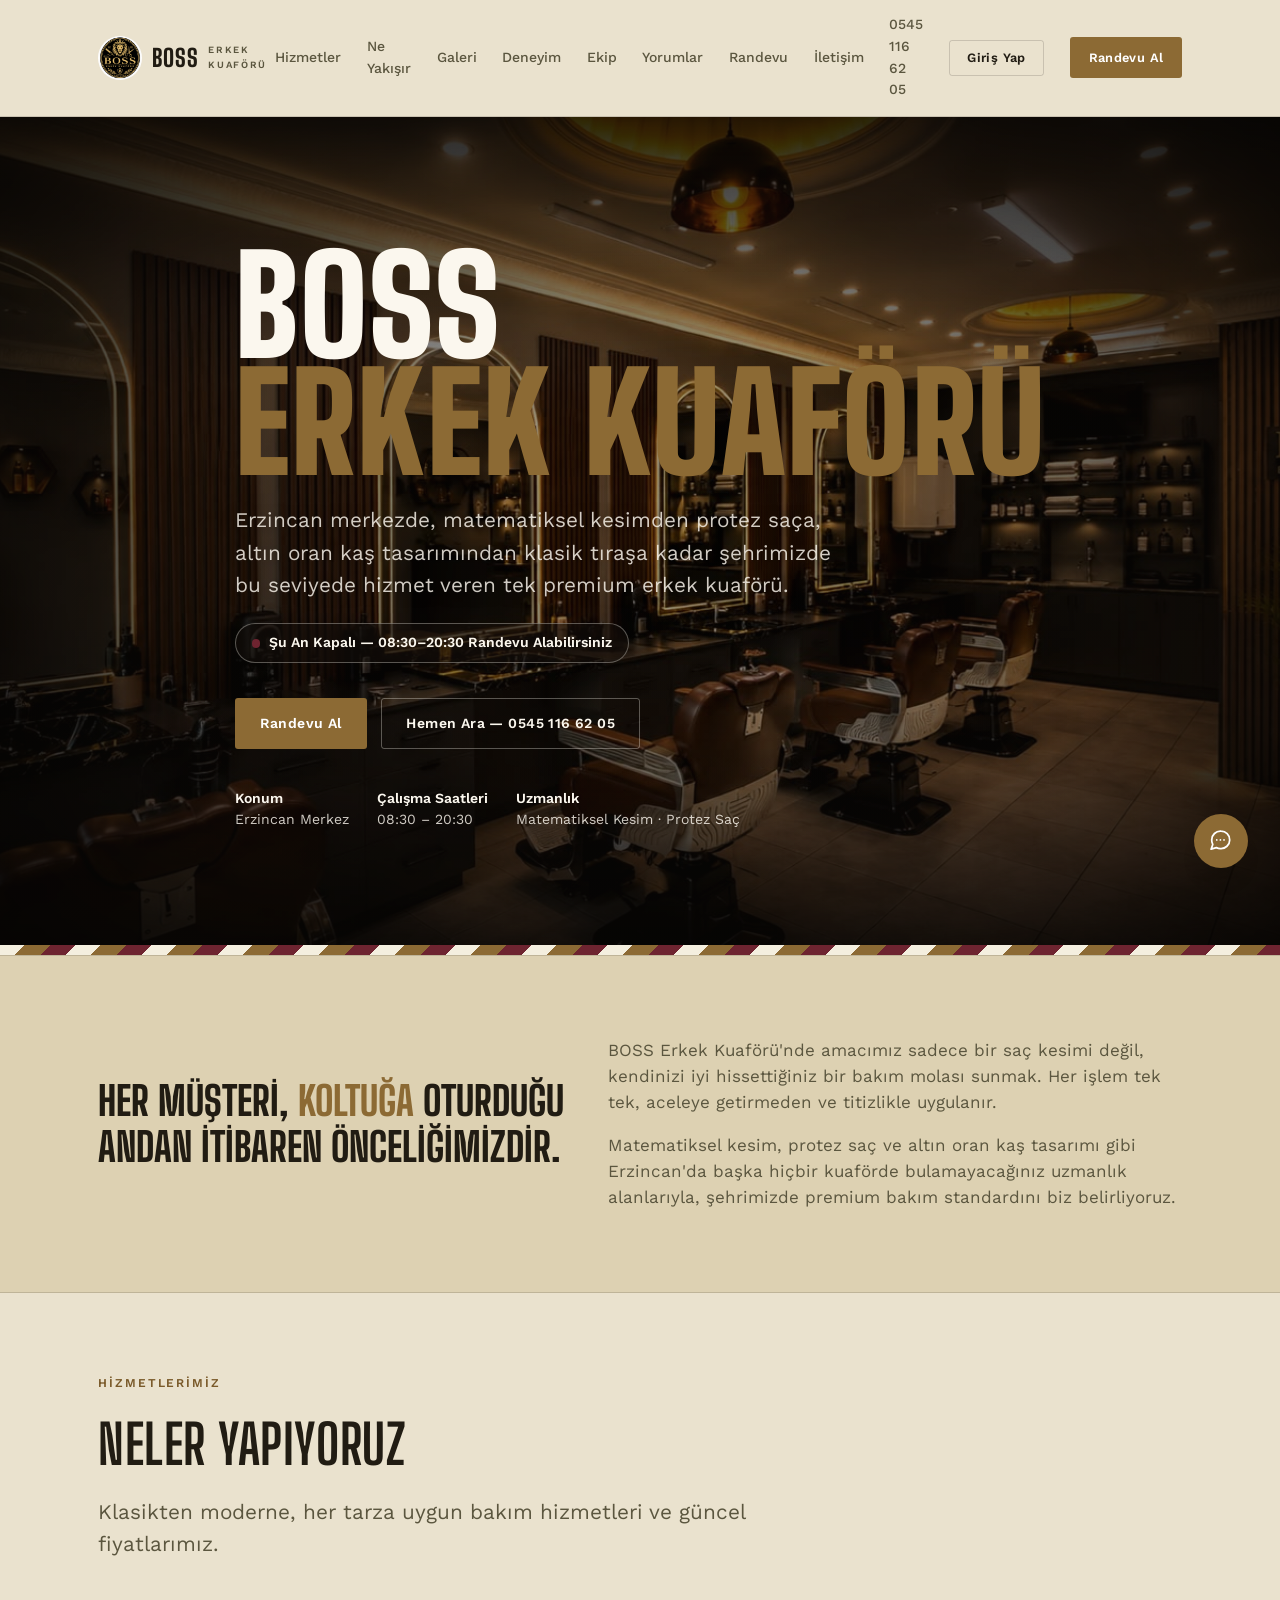
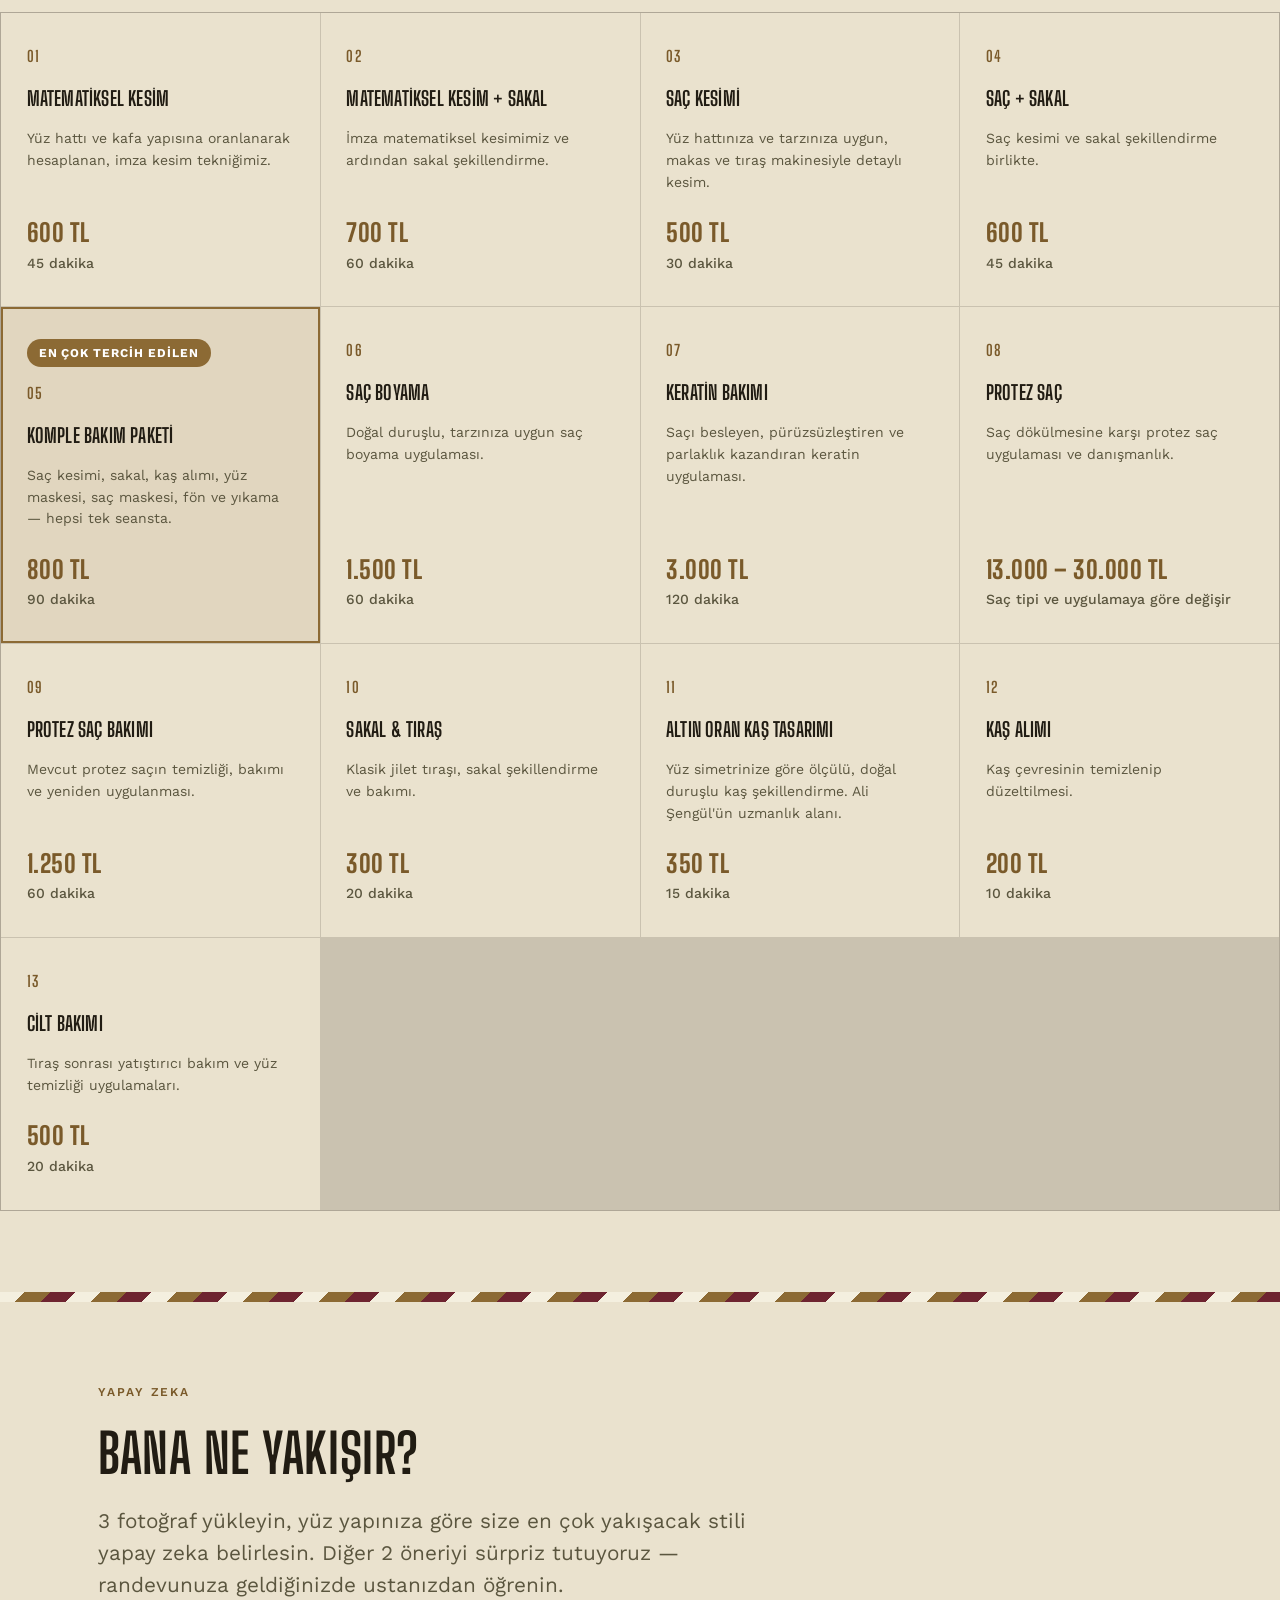
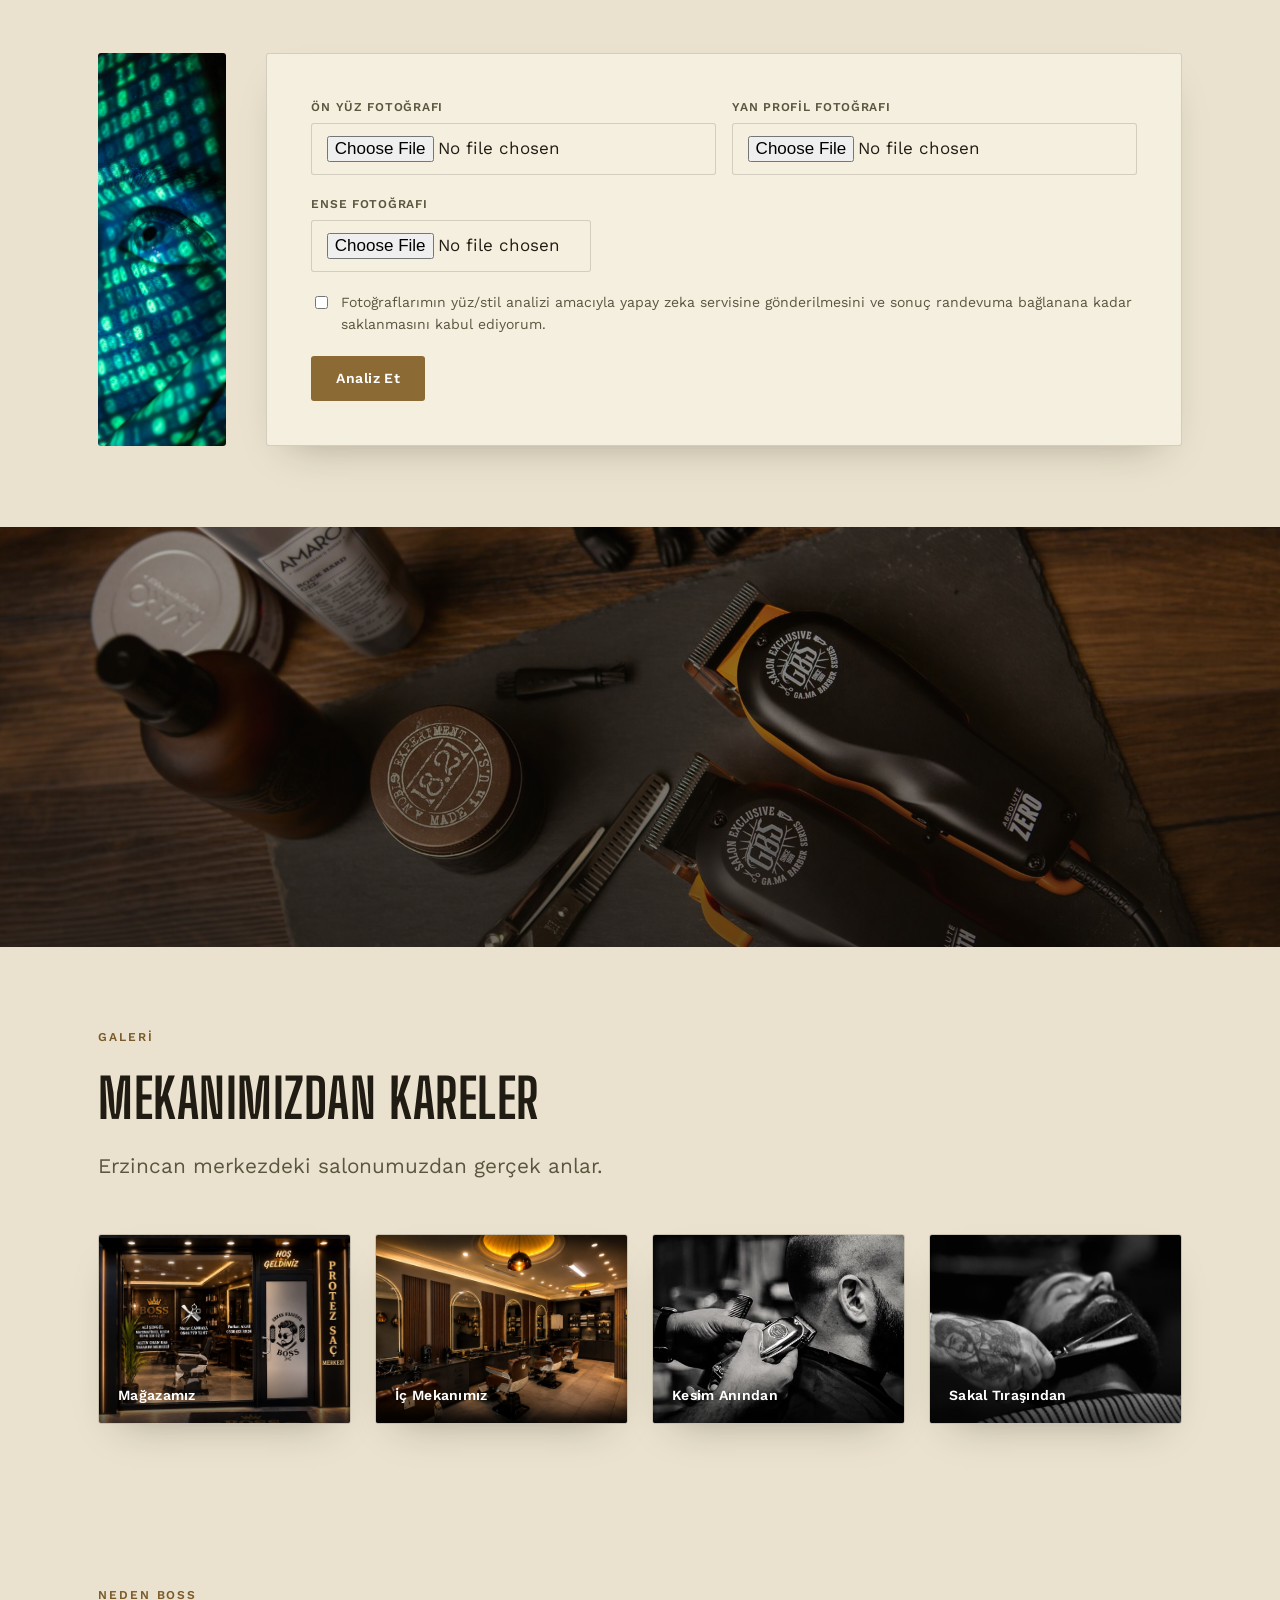
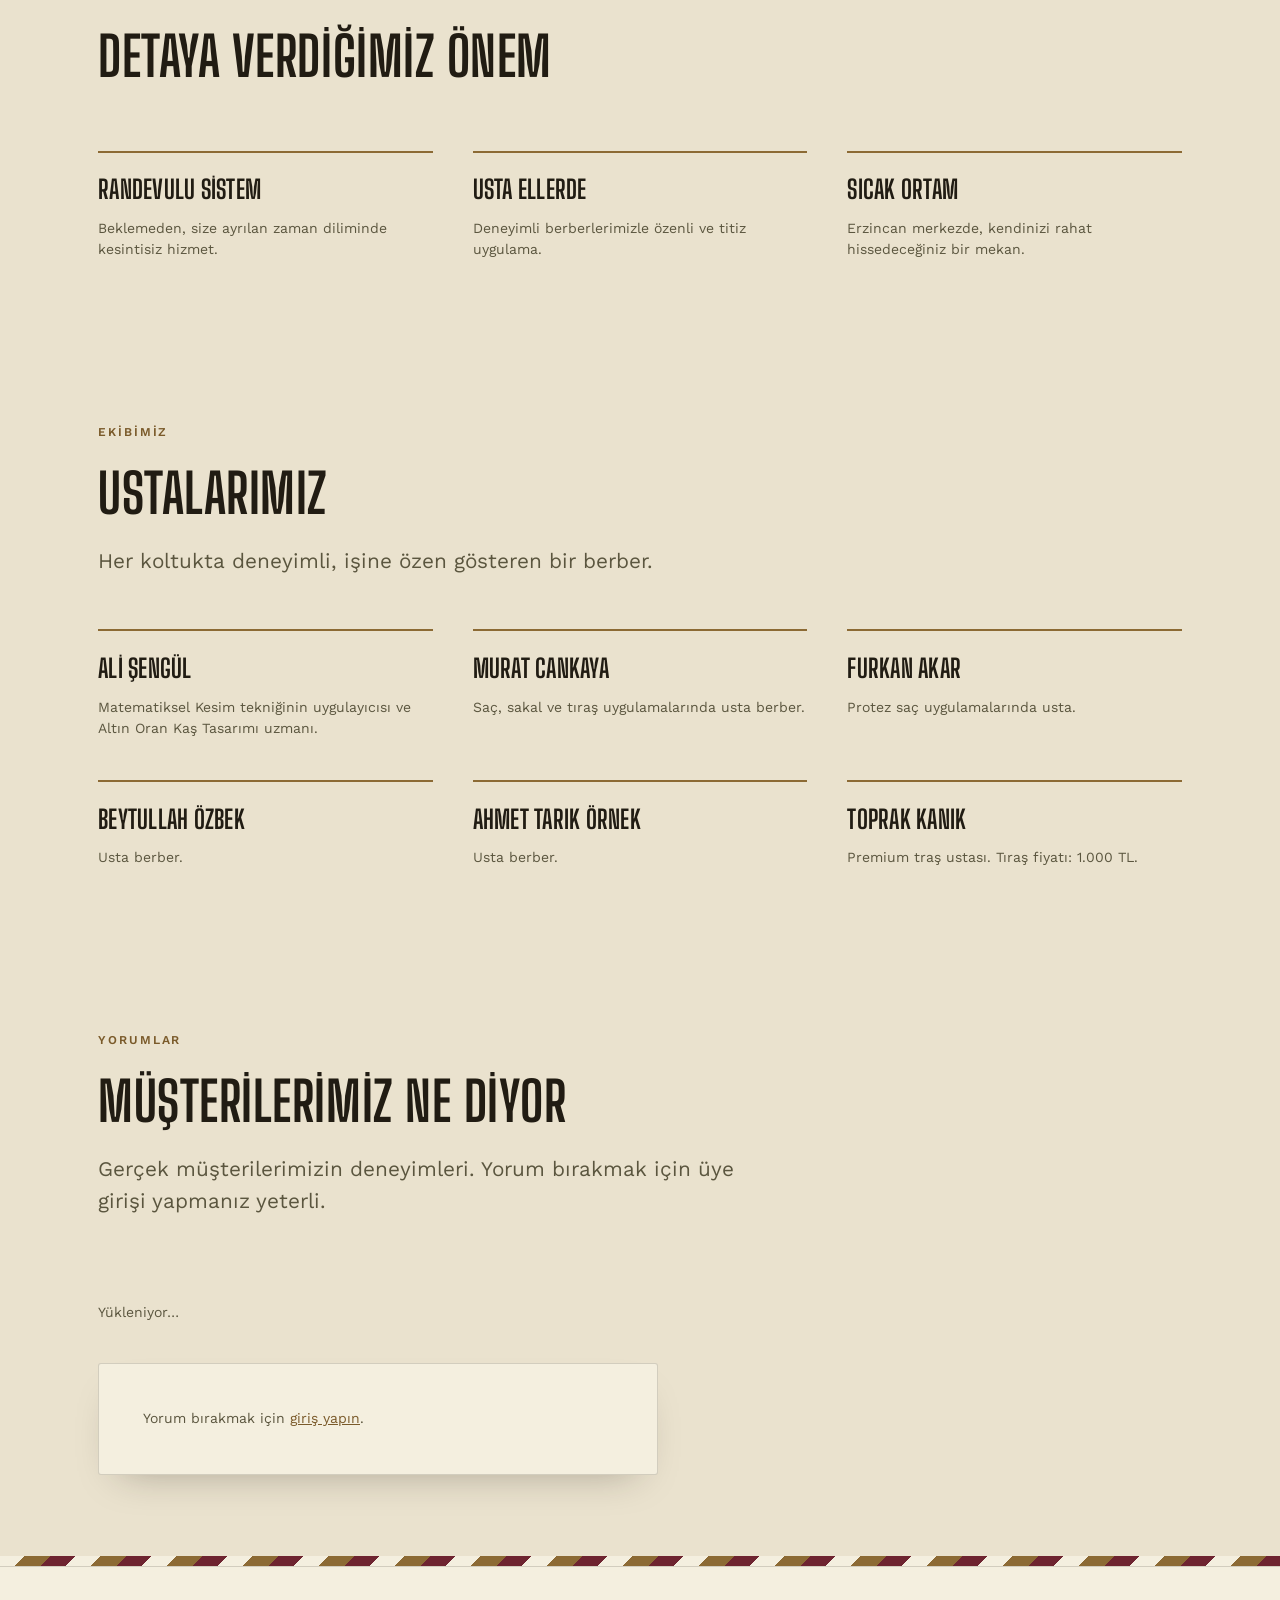
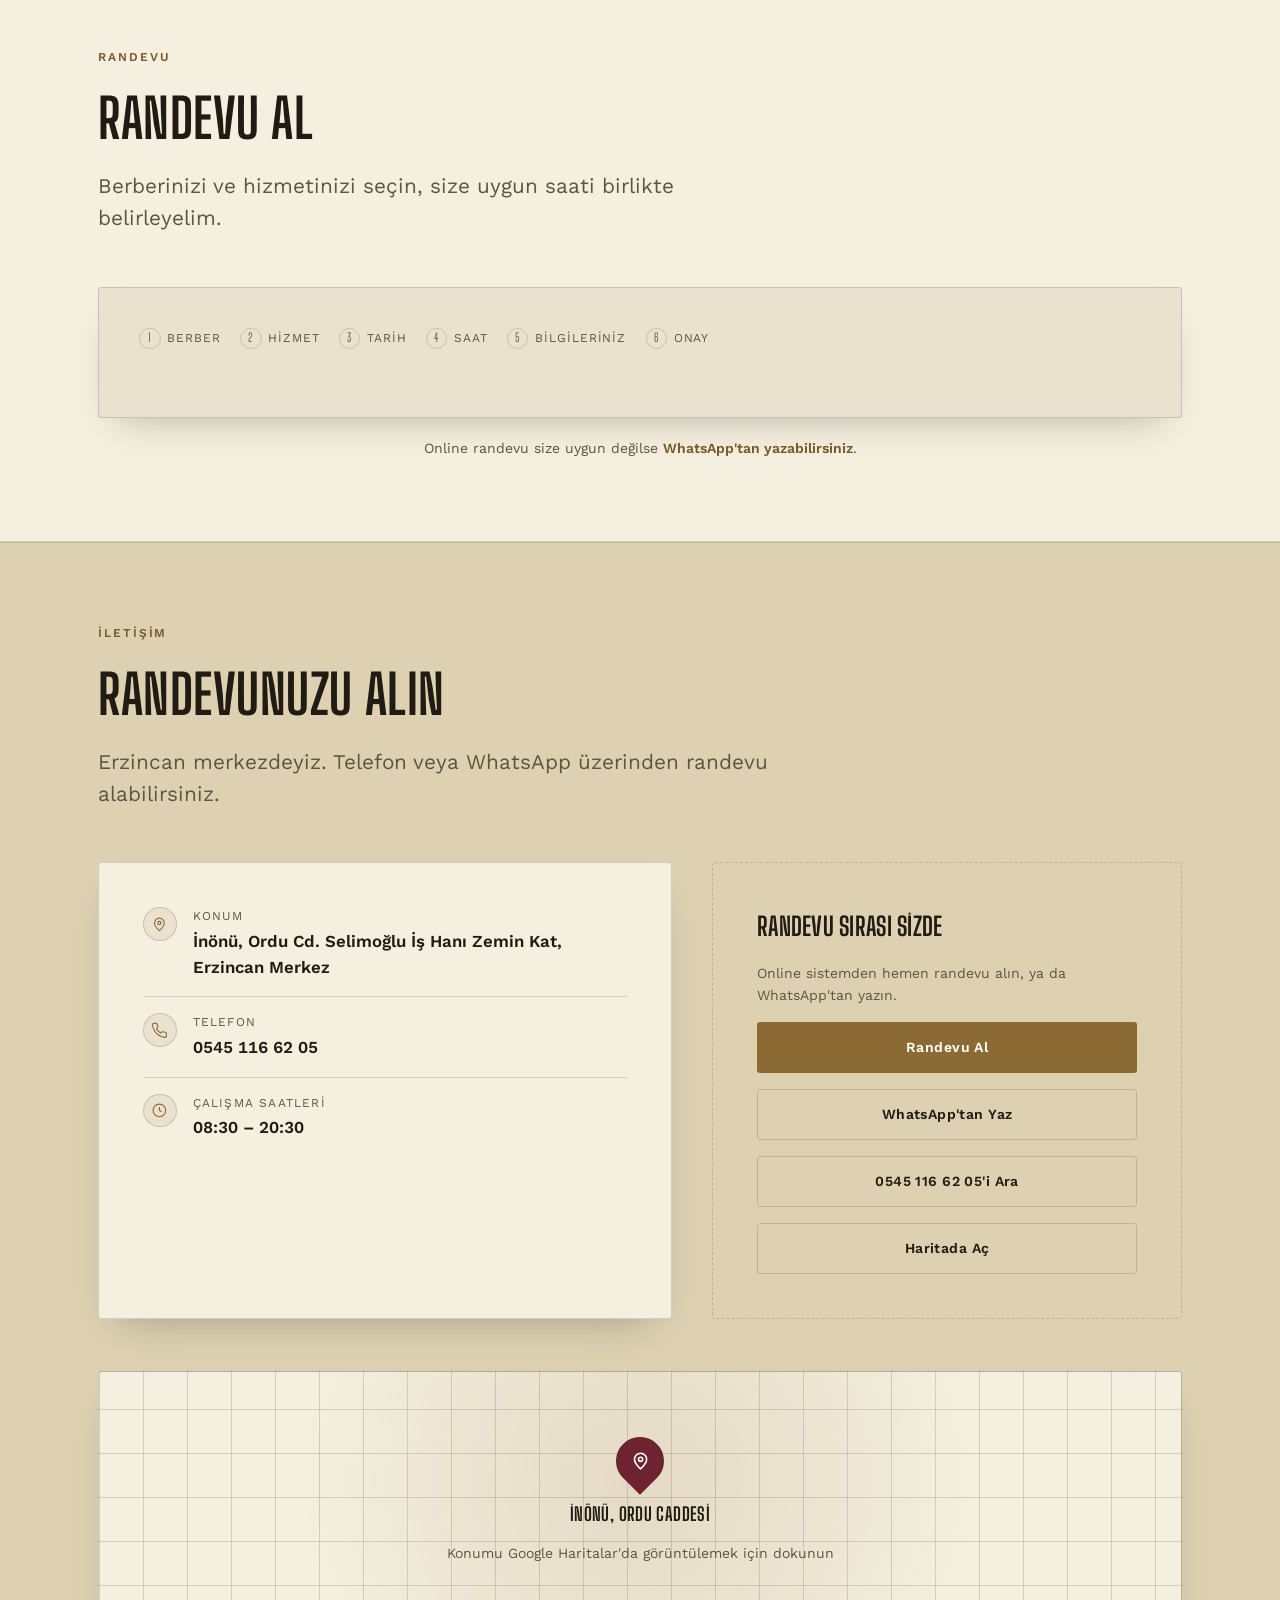
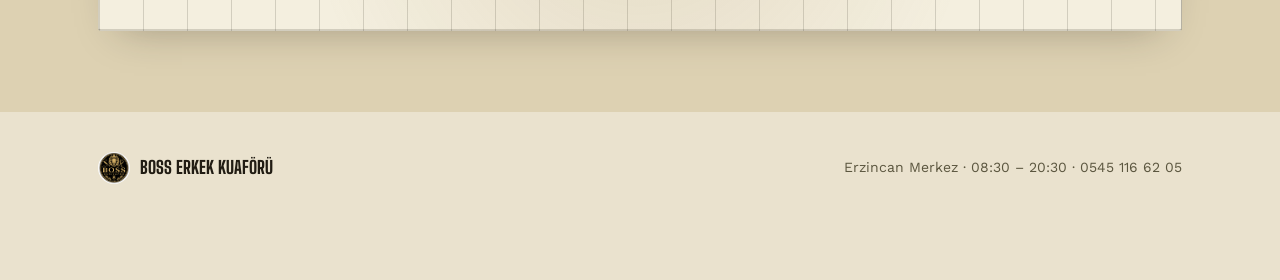
==== commit 9c2c75b1: ""Bana Ne Yakışır" bölümüne görsel ekle ve öne al Bölüme özel bir görsel yoktu ve sayfada çok aşağıda" ====
--- a/index.html
+++ b/index.html
@@ -634,6 +634,13 @@
 @media (min-width: 900px){
   .contact-grid{ grid-template-columns: 1.1fr 0.9fr; }
 }
+.style-hero-img{
+  width:100%;
+  height: 100%;
+  min-height: 280px;
+  object-fit: cover;
+  border-radius: var(--radius);
+}
 .contact-cta{
   display:flex; flex-direction:column; gap:1rem;
   justify-content:center;
@@ -968,10 +975,10 @@
     </button>
     <nav class="nav-links" id="nav-links">
       <a href="#hizmetler">Hizmetler</a>
+      <a href="#bana-ne-yakisir">Ne Yakışır</a>
       <a href="#galeri">Galeri</a>
       <a href="#deneyim">Deneyim</a>
       <a href="#ekip">Ekip</a>
-      <a href="#bana-ne-yakisir">Ne Yakışır</a>
       <a href="#yorumlar">Yorumlar</a>
       <a href="#randevu">Randevu</a>
       <a href="#iletisim">İletişim</a>
@@ -1125,6 +1132,58 @@
          Toprak Kanık randevu akışında (berber seçince) görünür. -->
   </section>
 
+  <div class="stripe-band" aria-hidden="true"></div>
+
+  <section id="bana-ne-yakisir">
+    <div class="container">
+      <div class="section-head reveal">
+        <span class="eyebrow">Yapay Zeka</span>
+        <h2>Bana Ne Yakışır?</h2>
+        <p>3 fotoğraf yükleyin, yüz yapınıza göre size en çok yakışacak stili yapay zeka belirlesin. Diğer 2 öneriyi sürpriz tutuyoruz — randevunuza geldiğinizde ustanızdan öğrenin.</p>
+      </div>
+
+      <div class="contact-grid">
+        <img class="style-hero-img reveal" src="stil-hero-selfie.jpg" alt="Telefonuyla stil analizi için fotoğraf çeken bir müşteri" loading="lazy">
+
+        <div class="contact-card reveal" id="styleFormCard">
+          <form id="styleUploadForm">
+            <div class="booking-form-grid">
+              <div class="field">
+                <label for="styleFront">Ön Yüz Fotoğrafı</label>
+                <input type="file" id="styleFront" accept="image/*" required>
+              </div>
+              <div class="field">
+                <label for="styleSide">Yan Profil Fotoğrafı</label>
+                <input type="file" id="styleSide" accept="image/*" required>
+              </div>
+            </div>
+            <div class="field" style="margin-bottom:1.25rem; max-width:280px">
+              <label for="styleBack">Ense Fotoğrafı</label>
+              <input type="file" id="styleBack" accept="image/*" required>
+            </div>
+            <label style="display:flex; gap:0.6rem; align-items:flex-start; margin-bottom:1.25rem; font-size:var(--fs-small); color:var(--ink-soft);">
+              <input type="checkbox" id="styleConsent" required style="margin-top:0.2rem">
+              <span>Fotoğraflarımın yüz/stil analizi amacıyla yapay zeka servisine gönderilmesini ve sonuç randevuma bağlanana kadar saklanmasını kabul ediyorum.</span>
+            </label>
+            <div class="booking-msg" id="styleMsg"></div>
+            <button type="submit" class="btn btn-primary" id="styleSubmitBtn">Analiz Et</button>
+          </form>
+
+          <div class="hidden" id="styleRevealWrap" style="margin-top:1.5rem">
+            <div class="section-head" style="text-align:left; margin-bottom:1rem">
+              <span class="eyebrow">Sana Yakışanlardan Biri</span>
+              <h3 id="styleRevealName" style="font-family:var(--font-display); font-size:1.4rem; text-transform:uppercase;"></h3>
+            </div>
+            <img id="styleRevealImage" src="" alt="" style="width:100%; max-width:360px; border-radius:var(--radius); display:block; margin-bottom:1rem" loading="lazy">
+            <p id="styleRevealReason" style="color:var(--ink-soft); margin-bottom:0.75rem"></p>
+            <p style="font-size:var(--fs-small); color:var(--ink-soft); margin-bottom:1.25rem">🔒 Sana yakışan diğer 2 stili gizli tuttuk — randevunuza geldiğinizde ustanız sizinle paylaşacak.</p>
+            <button type="button" class="btn btn-primary" id="styleBookBtn">Randevu Al</button>
+          </div>
+        </div>
+      </div>
+    </div>
+  </section>
+
   <div class="atmosphere reveal" aria-hidden="true"></div>
 
   <section id="galeri">
@@ -1209,54 +1268,6 @@
         <div class="exp-item reveal">
           <h3>Toprak Kanık</h3>
           <p>Premium traş ustası. Tıraş fiyatı: 1.000 TL.</p>
-        </div>
-      </div>
-    </div>
-  </section>
-
-  <div class="stripe-band" aria-hidden="true"></div>
-
-  <section id="bana-ne-yakisir">
-    <div class="container">
-      <div class="section-head reveal">
-        <span class="eyebrow">Yapay Zeka</span>
-        <h2>Bana Ne Yakışır?</h2>
-        <p>3 fotoğraf yükleyin, yüz yapınıza göre size en çok yakışacak stili yapay zeka belirlesin. Diğer 2 öneriyi sürpriz tutuyoruz — randevunuza geldiğinizde ustanızdan öğrenin.</p>
-      </div>
-
-      <div class="contact-card reveal" id="styleFormCard">
-        <form id="styleUploadForm">
-          <div class="booking-form-grid">
-            <div class="field">
-              <label for="styleFront">Ön Yüz Fotoğrafı</label>
-              <input type="file" id="styleFront" accept="image/*" required>
-            </div>
-            <div class="field">
-              <label for="styleSide">Yan Profil Fotoğrafı</label>
-              <input type="file" id="styleSide" accept="image/*" required>
-            </div>
-          </div>
-          <div class="field" style="margin-bottom:1.25rem; max-width:280px">
-            <label for="styleBack">Ense Fotoğrafı</label>
-            <input type="file" id="styleBack" accept="image/*" required>
-          </div>
-          <label style="display:flex; gap:0.6rem; align-items:flex-start; margin-bottom:1.25rem; font-size:var(--fs-small); color:var(--ink-soft);">
-            <input type="checkbox" id="styleConsent" required style="margin-top:0.2rem">
-            <span>Fotoğraflarımın yüz/stil analizi amacıyla yapay zeka servisine gönderilmesini ve sonuç randevuma bağlanana kadar saklanmasını kabul ediyorum.</span>
-          </label>
-          <div class="booking-msg" id="styleMsg"></div>
-          <button type="submit" class="btn btn-primary" id="styleSubmitBtn">Analiz Et</button>
-        </form>
-
-        <div class="hidden" id="styleRevealWrap" style="margin-top:1.5rem">
-          <div class="section-head" style="text-align:left; margin-bottom:1rem">
-            <span class="eyebrow">Sana Yakışanlardan Biri</span>
-            <h3 id="styleRevealName" style="font-family:var(--font-display); font-size:1.4rem; text-transform:uppercase;"></h3>
-          </div>
-          <img id="styleRevealImage" src="" alt="" style="width:100%; max-width:360px; border-radius:var(--radius); display:block; margin-bottom:1rem" loading="lazy">
-          <p id="styleRevealReason" style="color:var(--ink-soft); margin-bottom:0.75rem"></p>
-          <p style="font-size:var(--fs-small); color:var(--ink-soft); margin-bottom:1.25rem">🔒 Sana yakışan diğer 2 stili gizli tuttuk — randevunuza geldiğinizde ustanız sizinle paylaşacak.</p>
-          <button type="button" class="btn btn-primary" id="styleBookBtn">Randevu Al</button>
         </div>
       </div>
     </div>
@@ -1931,10 +1942,65 @@
       styleEls.msg.innerHTML = `<span class="status-badge ${kind === 'error' ? 'is-bad' : 'is-good'}"><span class="status-dot" aria-hidden="true"></span>${text}</span>`;
     }
 
+    // Telefon kameraları (özellikle HEIC/HEIF, ya da bazı uygulama-ici
+    // tarayıcılarda MIME tipi eksik gelen dosyalar) storage'ın kabul ettiği
+    // mime listesine (image/jpeg|png|webp) her zaman uymuyor. Yüklemeden
+    // önce her fotoğrafı standart bir JPEG'e çevirip boyutunu sınırlıyoruz.
+    // iPhone'un varsayılan HEIC/HEIF formatını bazı uygulama-ici tarayıcılar
+    // (örn. Instagram) <img> ile hiç açamıyor — bu yüzden HEIC ise önce
+    // ayrı bir kütüphaneyle (heic2any) gerçek bir JPEG'e çeviriyoruz.
+    async function fileToJpegBlob(file, maxDim, quality){
+      let workingFile = file;
+      const looksHeic = /hei[cf]/i.test(file.type) || /\.hei[cf]$/i.test(file.name || '');
+      if(looksHeic){
+        try {
+          const mod = await import('https://esm.sh/heic2any@0.0.4');
+          const converted = await mod.default({ blob: file, toType: 'image/jpeg', quality: 0.9 });
+          workingFile = Array.isArray(converted) ? converted[0] : converted;
+        } catch(heicErr){
+          console.error('heic2any failed', heicErr);
+        }
+      }
+      return new Promise((resolve, reject) => {
+        const url = URL.createObjectURL(workingFile);
+        const img = new Image();
+        img.onload = () => {
+          let { width, height } = img;
+          if(width > maxDim || height > maxDim){
+            const scale = maxDim / Math.max(width, height);
+            width = Math.round(width * scale);
+            height = Math.round(height * scale);
+          }
+          const canvas = document.createElement('canvas');
+          canvas.width = width;
+          canvas.height = height;
+          canvas.getContext('2d').drawImage(img, 0, 0, width, height);
+          URL.revokeObjectURL(url);
+          canvas.toBlob((blob) => {
+            if(!blob){ reject(new Error('CONVERT_FAILED')); return; }
+            // Bazı tarayıcılar/webview'ler toBlob'a verilen mime tipini
+            // görmezden gelip Blob.type'ı bos ya da yanlis birakiyor; bu da
+            // FormData yuklemesinde yanlis Content-Type'a (ve storage'in
+            // reddine) yol aciyor. Tipi burada elle zorluyoruz.
+            resolve(blob.type === 'image/jpeg' ? blob : new Blob([blob], { type: 'image/jpeg' }));
+          }, 'image/jpeg', quality);
+        };
+        img.onerror = () => { URL.revokeObjectURL(url); reject(new Error('UNSUPPORTED_IMAGE')); };
+        img.src = url;
+      });
+    }
+
     async function uploadStylePhoto(analysisId, file, label){
-      const ext = (file.name.split('.').pop() || 'jpg').toLowerCase().replace(/[^a-z0-9]/g, '') || 'jpg';
-      const path = `${analysisId}/${label}.${ext}`;
-      const { error } = await supabase.storage.from('style-photos').upload(path, file, { upsert: true });
+      const blob = await fileToJpegBlob(file, 1600, 0.85);
+      const path = `${analysisId}/${label}.jpg`;
+      // upsert kullanılmıyor: her analiz taze bir UUID yolu alıyor, çakışma
+      // olmaz — upsert:true, Postgres RLS'te INSERT politikasının yanı sıra
+      // bir UPDATE politikası da gerektirdiği için (biz sadece INSERT
+      // tanımladık) her yüklemeyi "row-level security policy" hatasıyla
+      // reddediyordu.
+      const { error } = await supabase.storage.from('style-photos').upload(path, blob, {
+        contentType: 'image/jpeg',
+      });
       if(error) throw error;
       return path;
     }
@@ -2007,7 +2073,10 @@
         showStyleMsg('');
       } catch (err) {
         console.error('style analysis failed', err);
-        showStyleMsg('Bir şeyler ters gitti, lütfen tekrar deneyin ya da WhatsApp\'tan yazın.', 'error');
+        const msg = (err?.message === 'UNSUPPORTED_IMAGE' || err?.message === 'CONVERT_FAILED')
+          ? 'Bir fotoğraf işlenemedi, lütfen farklı bir fotoğraf seçip tekrar deneyin.'
+          : 'Bir şeyler ters gitti, lütfen tekrar deneyin ya da WhatsApp\'tan yazın.';
+        showStyleMsg(msg, 'error');
         styleEls.submitBtn.disabled = false;
       }
     });
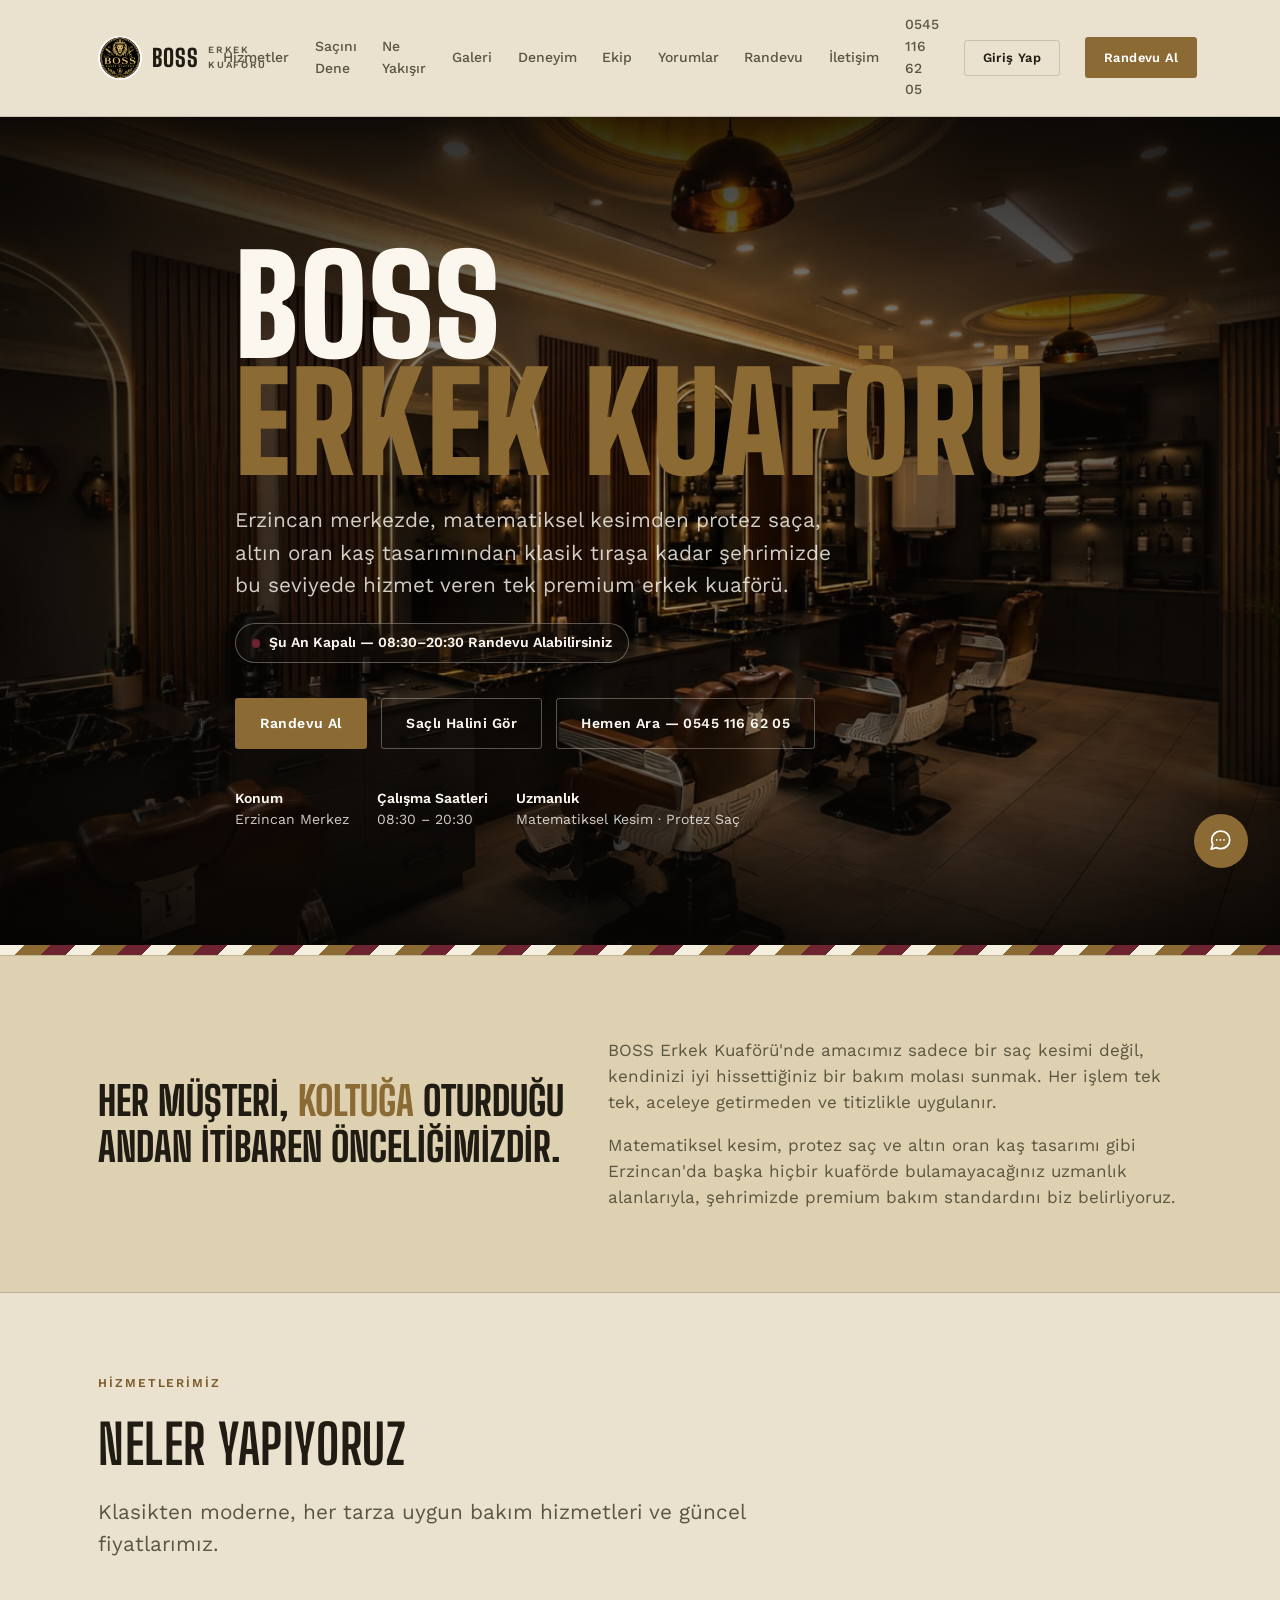
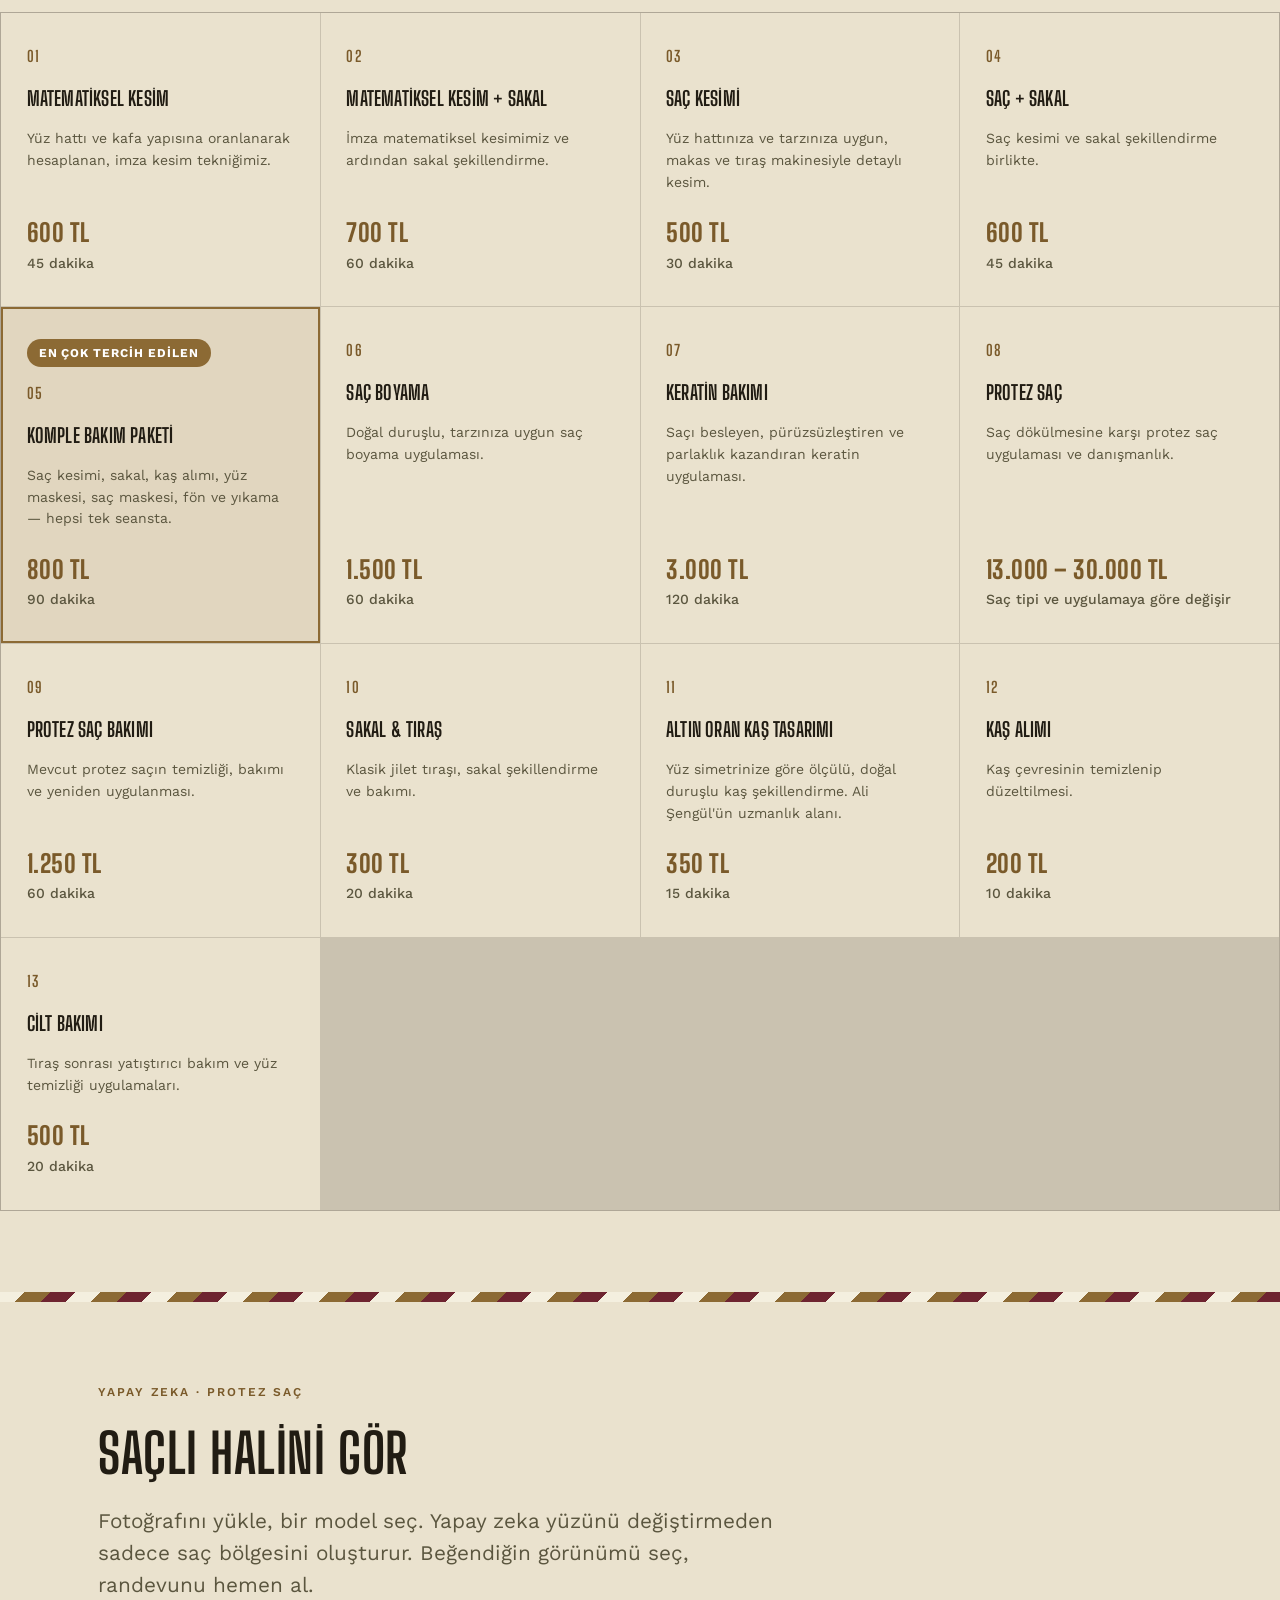
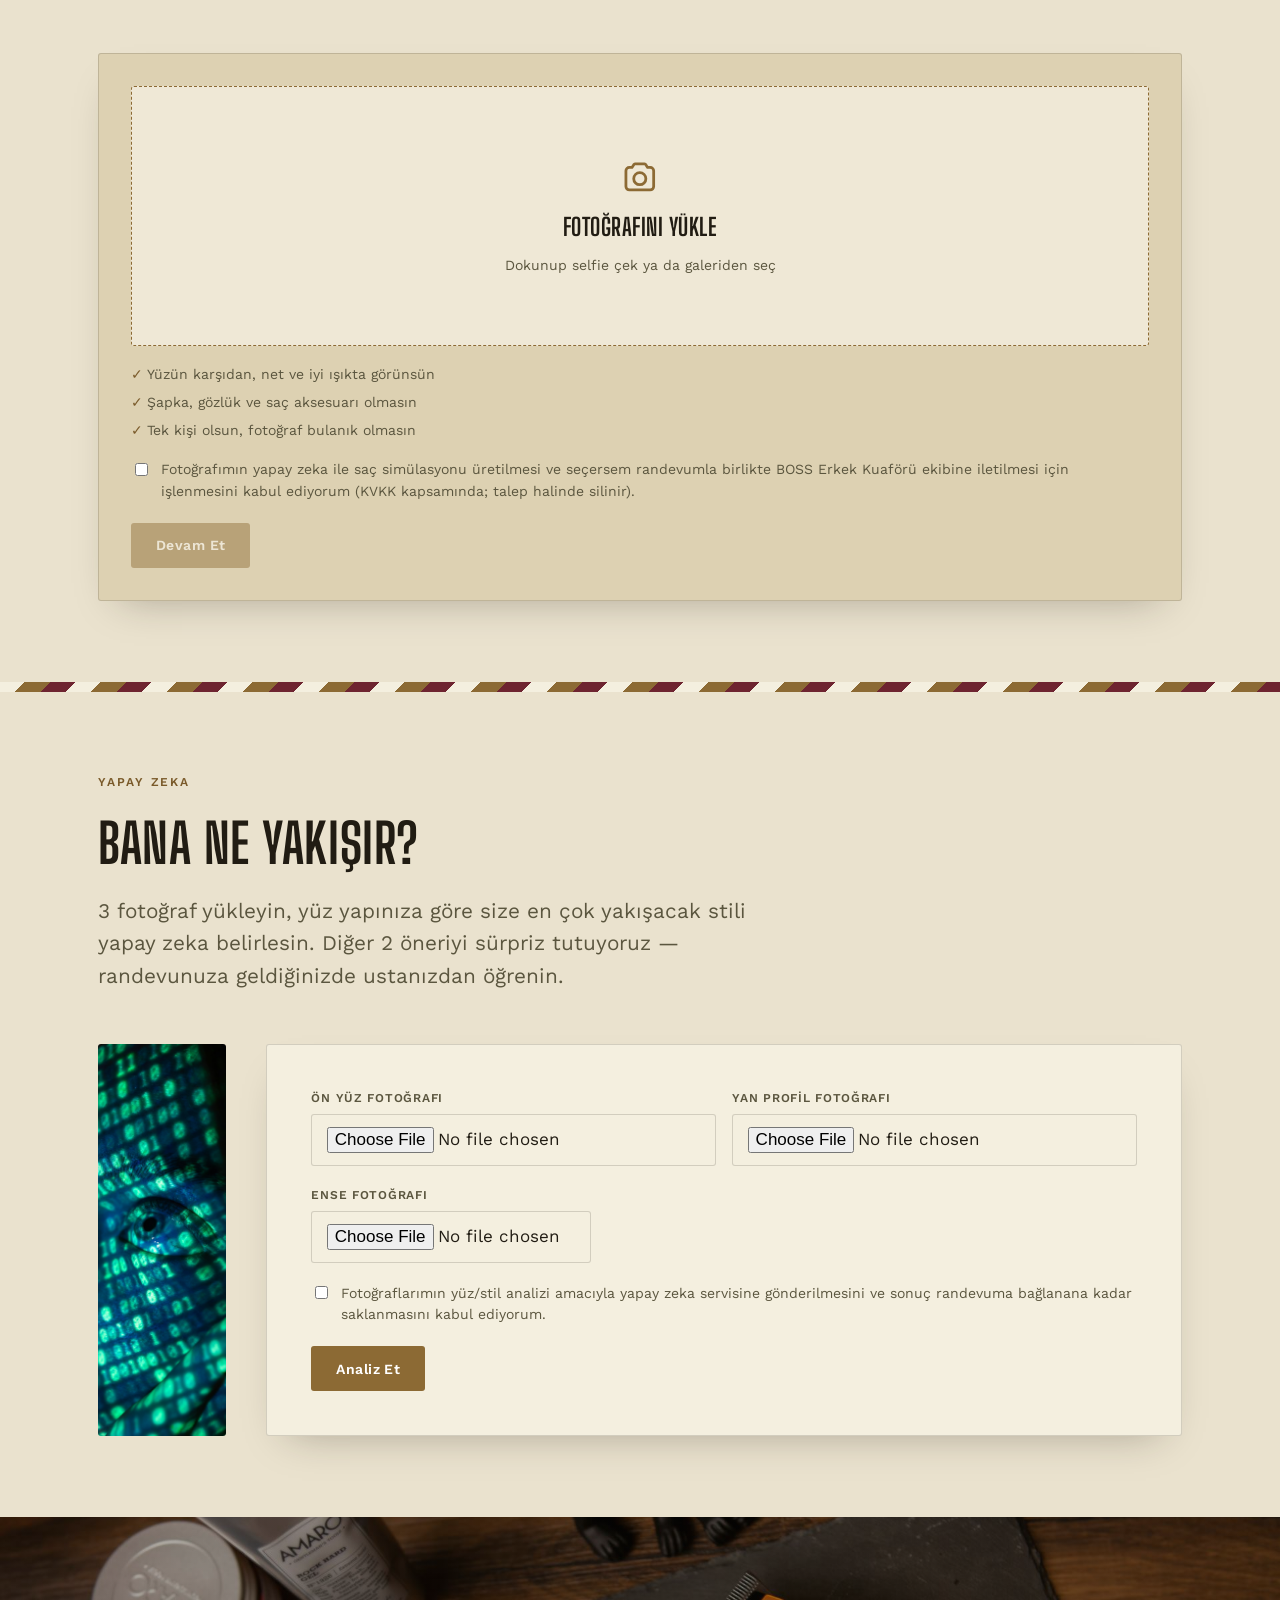
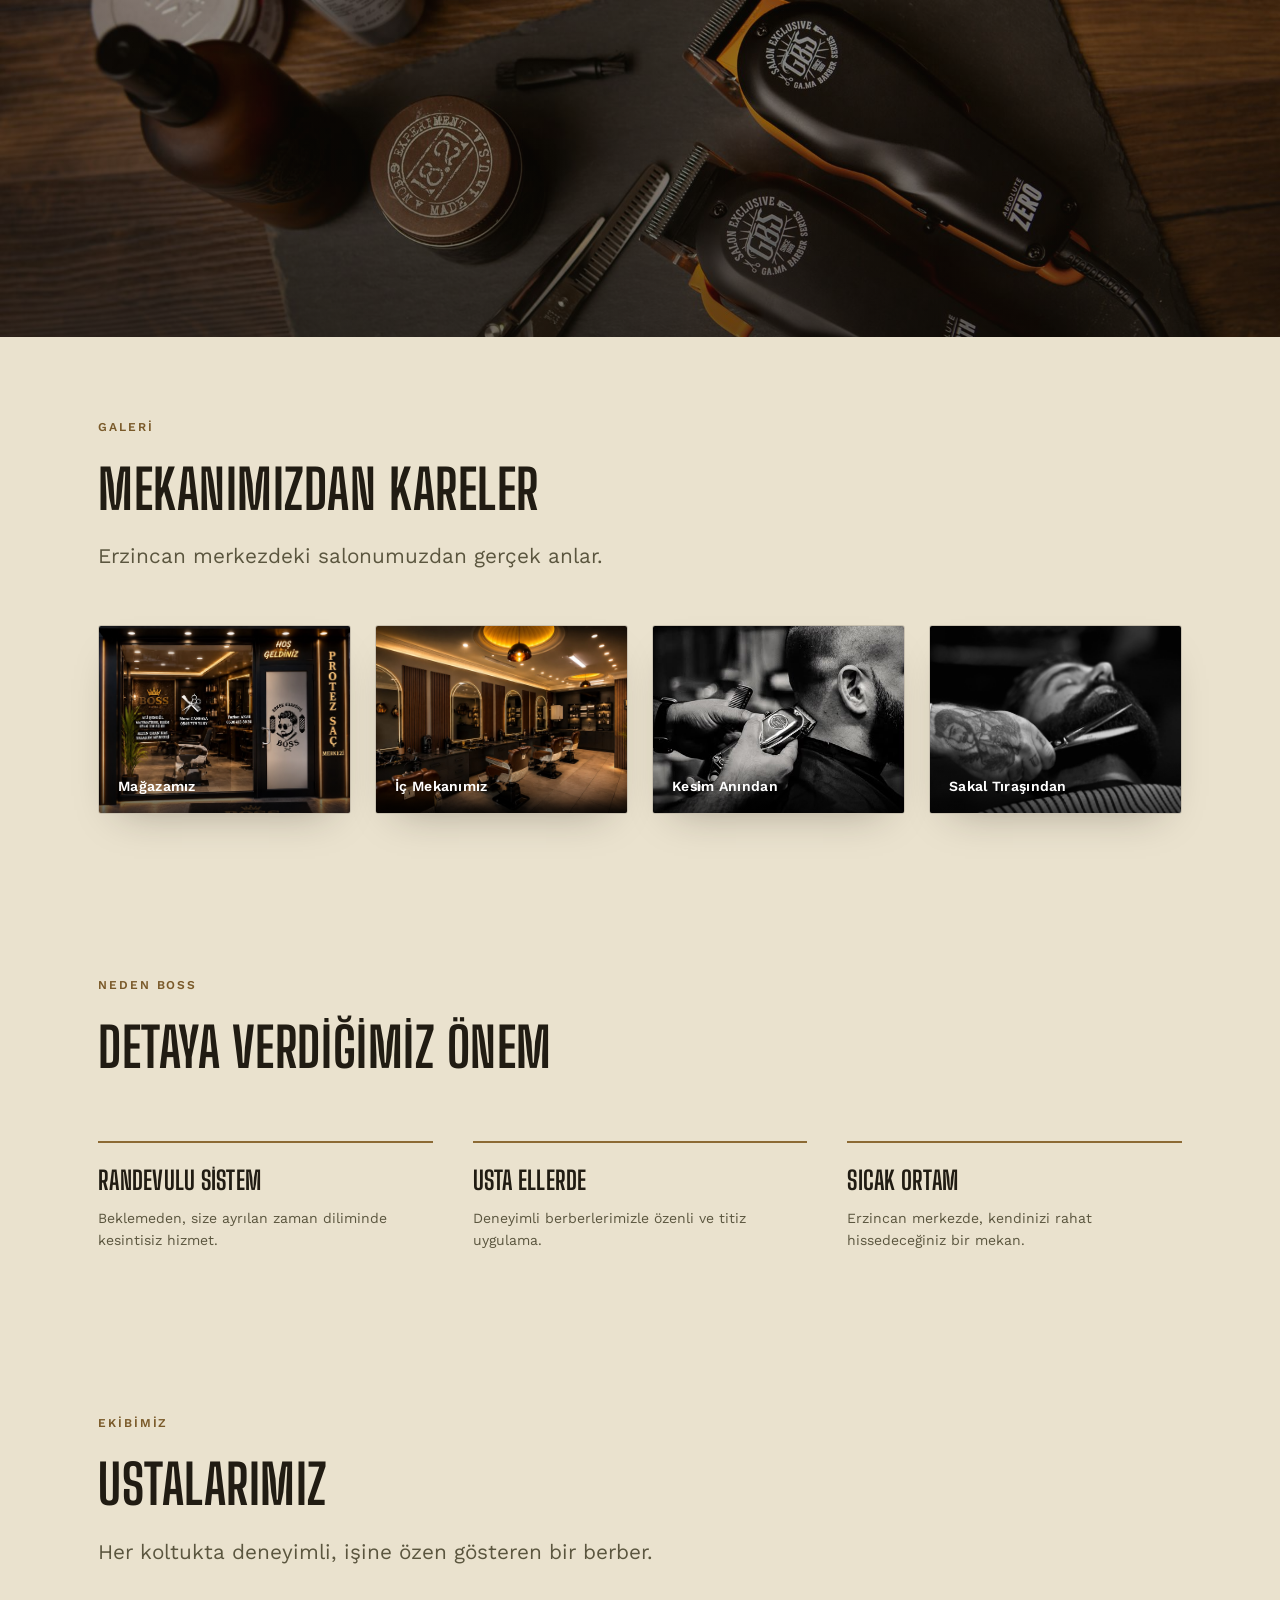
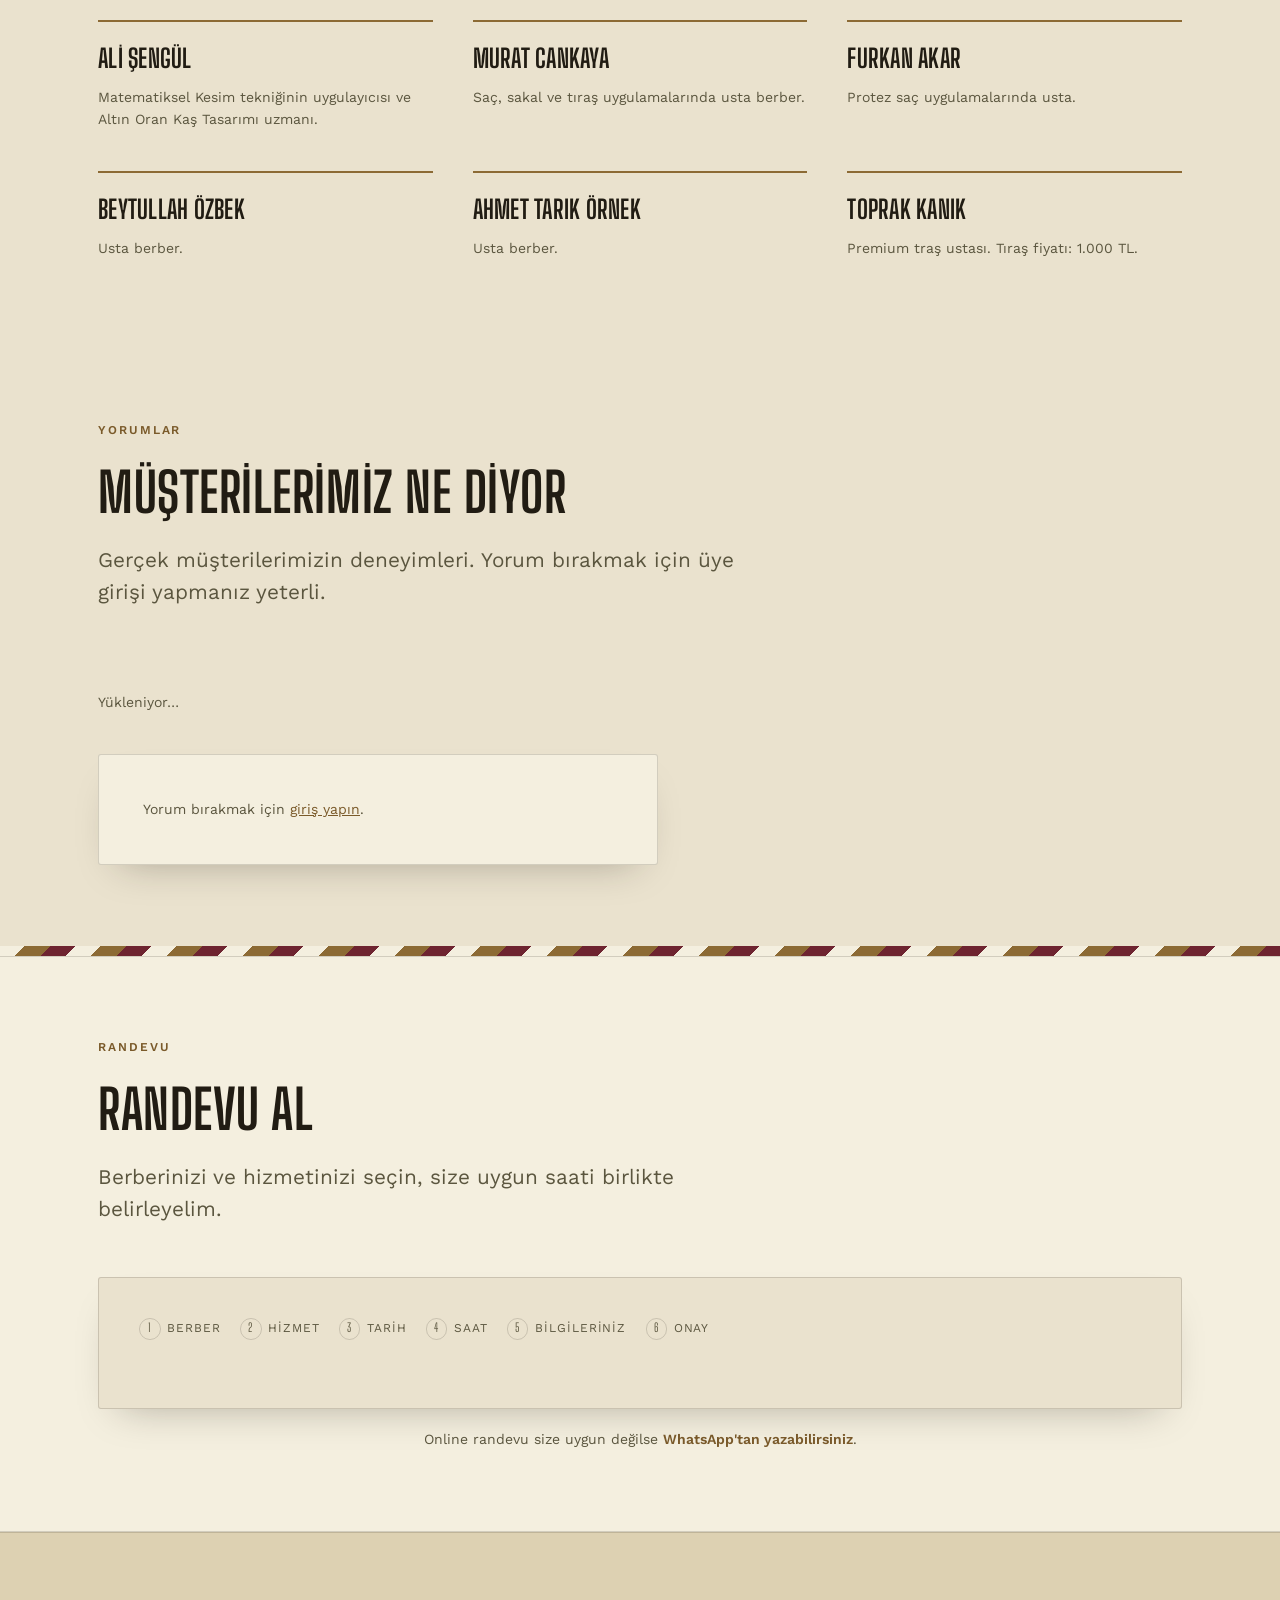
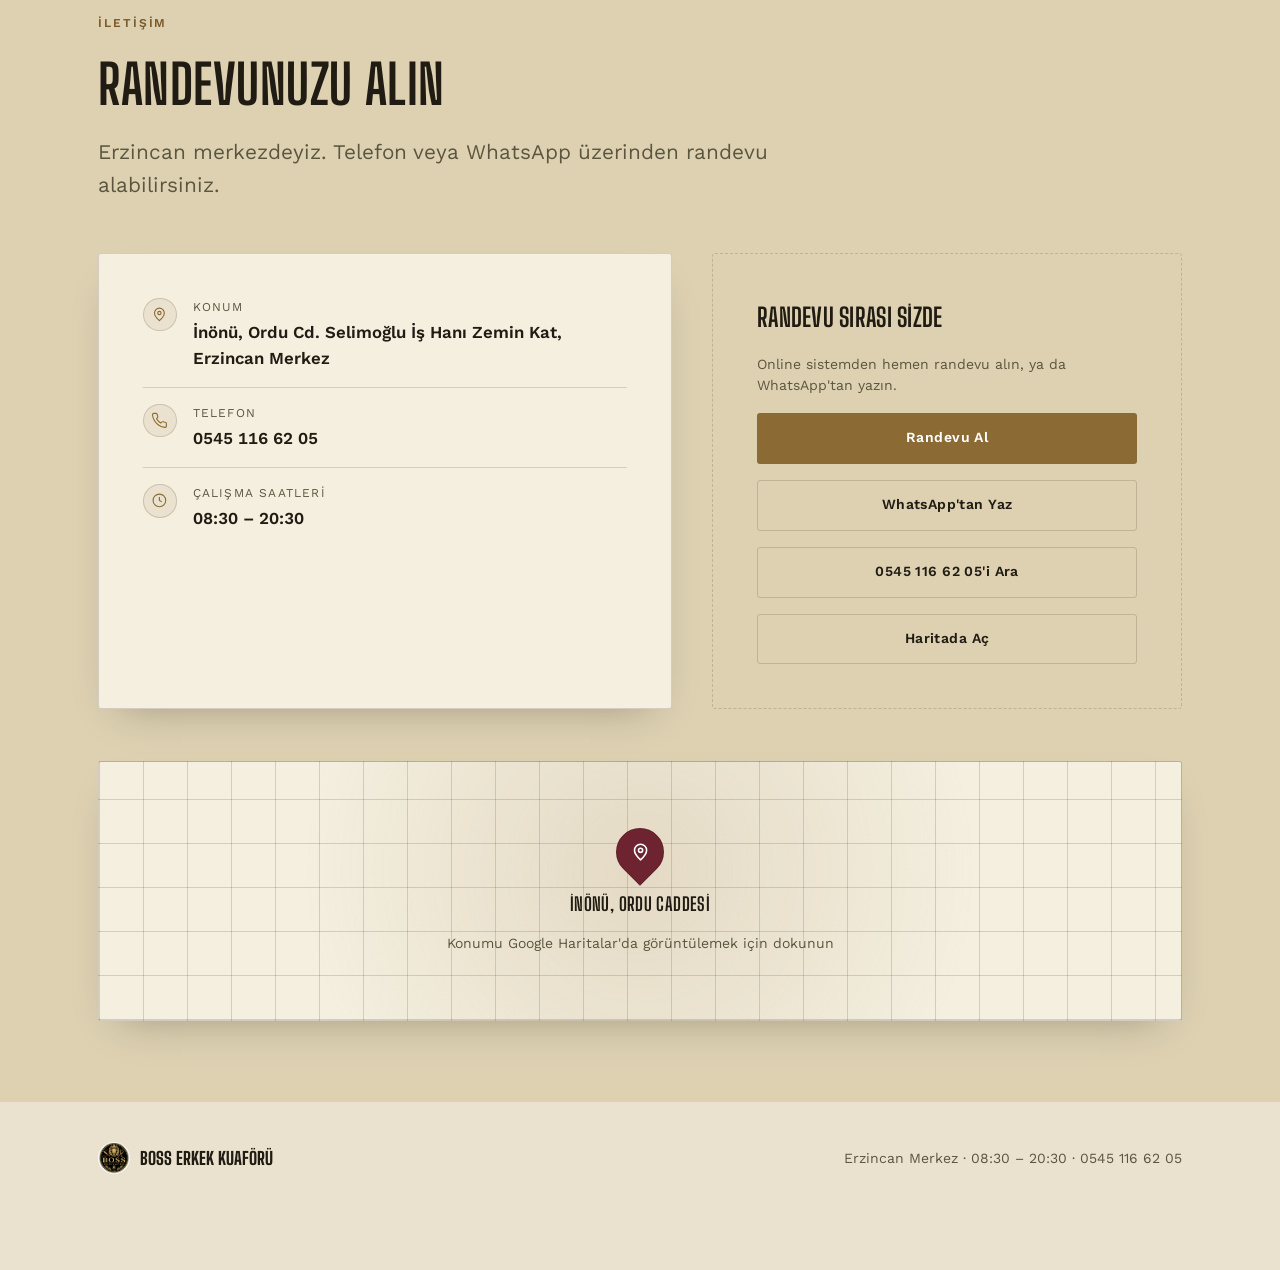
==== commit 584e0d74: "AI protez saç simülasyonu ekle: "Saçlı Halini Gör" bölümü, hair-tryon fonksiyonu, admin paneli Müşte" ====
--- a/index.html
+++ b/index.html
@@ -963,6 +963,126 @@
   font-size: var(--fs-small); font-weight:600; color: var(--brass-text);
   cursor:pointer; text-decoration: underline; text-align:left; align-self:flex-start;
 }
+
+/* ============ SAÇINI DENE (AI protez saç simülasyonu) ============ */
+#sacini-dene{ background: var(--bg); }
+.tryon-card{
+  background: var(--surface);
+  border: 1px solid var(--line);
+  border-radius: var(--radius);
+  box-shadow: var(--shadow);
+  padding: clamp(1.1rem, 3vw, 2rem);
+}
+.tryon-panel[hidden]{ display:none; }
+
+.tryon-drop{
+  display:flex; flex-direction:column; align-items:center; justify-content:center; gap:0.6rem;
+  min-height: 260px; padding: 1.5rem; text-align:center; cursor:pointer;
+  border: 1.5px dashed var(--brass); border-radius: var(--radius);
+  background: color-mix(in srgb, var(--brass) 5%, var(--surface-hi));
+  color: var(--ink); position:relative; overflow:hidden;
+  transition: background .18s ease, border-color .18s ease;
+}
+.tryon-drop:hover, .tryon-drop:focus-within{ background: color-mix(in srgb, var(--brass) 11%, var(--surface-hi)); }
+.tryon-drop input[type=file]{ position:absolute; inset:0; opacity:0; cursor:pointer; width:100%; height:100%; }
+.tryon-drop strong{ font-family: var(--font-display); font-size: 1.5rem; text-transform: uppercase; letter-spacing: .02em; }
+.tryon-drop small{ color: var(--ink-soft); font-size: var(--fs-small); }
+.tryon-drop-icon{ width: 2.6rem; height: 2.6rem; color: var(--brass); }
+.tryon-drop.has-photo{ padding:0; border-style:solid; min-height:0; }
+.tryon-drop.has-photo .tryon-drop-empty{ display:none; }
+.tryon-drop-preview{ display:none; width:100%; max-height: 420px; object-fit:contain; background:#000; }
+.tryon-drop.has-photo .tryon-drop-preview{ display:block; }
+.tryon-drop-change{
+  display:none; position:absolute; right:.6rem; bottom:.6rem; z-index:2;
+  background: rgba(0,0,0,.65); color:#fff; font-size: var(--fs-label);
+  padding:.35rem .7rem; border-radius: 999px; pointer-events:none;
+}
+.tryon-drop.has-photo .tryon-drop-change{ display:block; }
+
+.tryon-tips{ list-style:none; padding:0; margin: 1.1rem 0; display:grid; gap:.4rem; color: var(--ink-soft); font-size: var(--fs-small); }
+.tryon-tips li::before{ content:"✓ "; color: var(--brass-text); font-weight:700; }
+.tryon-consent{ display:flex; gap:.6rem; align-items:flex-start; margin: 1rem 0 1.25rem; font-size: var(--fs-small); color: var(--ink-soft); }
+.tryon-consent input{ margin-top:.2rem; }
+
+.tryon-studio{ display:grid; gap: clamp(1.25rem, 3vw, 2rem); grid-template-columns: 1fr; }
+@media (min-width: 900px){ .tryon-studio{ grid-template-columns: minmax(0, 1.05fr) minmax(0, 1fr); align-items:start; } }
+
+.tryon-cmp{
+  position:relative; width:100%; overflow:hidden; border-radius: var(--radius);
+  background:#000; border:1px solid var(--line); aspect-ratio: 4 / 5; max-height: 75vh;
+  user-select:none; -webkit-user-select:none; --pos: 50%;
+}
+.tryon-cmp img{ position:absolute; inset:0; width:100%; height:100%; object-fit:cover; object-position:center top; display:block; }
+.tryon-cmp .tryon-after{ display:none; clip-path: inset(0 0 0 var(--pos)); }
+.tryon-cmp.has-after .tryon-after{ display:block; }
+.tryon-handle{
+  display:none; position:absolute; top:0; bottom:0; left: var(--pos); width:2px; background: var(--brass);
+  transform: translateX(-1px); pointer-events:none; z-index:3;
+}
+.tryon-handle::after{
+  content:"↔"; position:absolute; top:50%; left:50%; transform: translate(-50%,-50%);
+  width:2.4rem; height:2.4rem; border-radius:50%; background: var(--brass); color: var(--brass-ink);
+  display:grid; place-items:center; font-weight:700; box-shadow: 0 4px 14px rgba(0,0,0,.45);
+}
+.tryon-cmp.has-after .tryon-handle{ display:block; }
+.tryon-range{
+  display:none; position:absolute; inset:0; width:100%; height:100%; margin:0; opacity:0; cursor:ew-resize; z-index:4;
+  -webkit-appearance:none; appearance:none; touch-action: pan-y;
+}
+.tryon-cmp.has-after .tryon-range{ display:block; }
+.tryon-tag{
+  display:none; position:absolute; top:.6rem; z-index:2; font-size: var(--fs-label); letter-spacing:.12em; font-weight:700;
+  background: rgba(0,0,0,.6); color:#fff; padding:.25rem .55rem; border-radius: 999px; pointer-events:none;
+}
+.tryon-tag.l{ left:.6rem; } .tryon-tag.r{ right:.6rem; }
+.tryon-cmp.has-after .tryon-tag{ display:block; }
+
+.tryon-loader{
+  position:absolute; inset:0; z-index:6; display:none; flex-direction:column; align-items:center; justify-content:center; gap:1rem;
+  background: rgba(10,8,5,.72); backdrop-filter: blur(3px); color:#FBF7EE; text-align:center; padding:1.25rem;
+}
+.tryon-loader.is-on{ display:flex; }
+.tryon-spinner{ width:2.6rem; height:2.6rem; border-radius:50%; border:3px solid rgba(255,255,255,.2); border-top-color: var(--brass); animation: tryonSpin .9s linear infinite; }
+@keyframes tryonSpin{ to{ transform: rotate(360deg); } }
+@media (prefers-reduced-motion: reduce){ .tryon-spinner{ animation-duration: 3s; } }
+.tryon-loader small{ opacity:.8; }
+
+.tryon-label{ display:block; font-size: var(--fs-label); letter-spacing:.14em; text-transform:uppercase; font-weight:700; color: var(--brass-text); margin: 0 0 .6rem; }
+.tryon-looks{ display:grid; grid-template-columns: repeat(3, 1fr); gap:.6rem; margin-bottom: 1.25rem; }
+@media (min-width: 520px){ .tryon-looks{ grid-template-columns: repeat(auto-fill, minmax(104px, 1fr)); } }
+.tryon-look{
+  display:flex; flex-direction:column; text-align:left; padding:0; cursor:pointer; overflow:hidden;
+  background: var(--surface-hi); border:1px solid var(--line); border-radius: var(--radius); color: var(--ink);
+  font-family: var(--font-body); transition: border-color .18s ease, transform .18s ease;
+}
+.tryon-look:hover{ border-color: var(--brass); transform: translateY(-2px); }
+.tryon-look[aria-pressed="true"]{ border-color: var(--brass); box-shadow: 0 0 0 2px var(--brass); }
+.tryon-look img{ width:100%; aspect-ratio: 1; object-fit:cover; display:block; }
+.tryon-look span{ padding:.45rem .5rem .55rem; font-size: .78rem; font-weight:600; line-height:1.2; }
+.tryon-seg{ display:flex; gap:.4rem; margin-bottom: 1.25rem; flex-wrap:wrap; }
+.tryon-seg button{
+  flex:1; min-height:44px; padding:.5rem .8rem; cursor:pointer; font-family: var(--font-body); font-weight:600; font-size: var(--fs-small);
+  background: var(--surface-hi); color: var(--ink); border:1px solid var(--line); border-radius: var(--radius);
+}
+.tryon-seg button[aria-pressed="true"]{ background: var(--brass); color: var(--brass-ink); border-color: var(--brass); }
+.tryon-actions{ display:grid; gap:.6rem; }
+.tryon-actions .btn{ justify-content:center; min-height:48px; }
+.tryon-history{ display:flex; gap:.5rem; overflow-x:auto; padding-bottom:.4rem; margin-bottom:1.25rem; }
+.tryon-history:empty{ display:none; }
+.tryon-history button{
+  flex:0 0 auto; width:68px; padding:0; cursor:pointer; border:1px solid var(--line); border-radius: var(--radius); background:none; overflow:hidden;
+}
+.tryon-history button[aria-pressed="true"]{ border-color: var(--brass); box-shadow: 0 0 0 2px var(--brass); }
+.tryon-history img{ width:100%; aspect-ratio:1; object-fit:cover; object-position:center top; display:block; }
+.tryon-disclaimer{ font-size: var(--fs-label); color: var(--ink-soft); margin-top: 1rem; line-height:1.5; }
+.tryon-note{
+  display:flex; gap:.9rem; align-items:center; margin-bottom:1.25rem; padding:.8rem 1rem;
+  border:1px solid var(--brass); border-radius: var(--radius); background: color-mix(in srgb, var(--brass) 9%, var(--surface-hi));
+  font-size: var(--fs-small);
+}
+.tryon-note img{ width:56px; height:56px; object-fit:cover; object-position:center top; border-radius: var(--radius); flex:none; }
+.tryon-note button{ margin-left:auto; background:none; border:0; color: var(--ink-soft); text-decoration: underline; cursor:pointer; font: inherit; }
+.tryon-note.hidden{ display:none; }
 </style>
 </head>
 <body>
@@ -975,6 +1095,7 @@
     </button>
     <nav class="nav-links" id="nav-links">
       <a href="#hizmetler">Hizmetler</a>
+      <a href="#sacini-dene">Saçını Dene</a>
       <a href="#bana-ne-yakisir">Ne Yakışır</a>
       <a href="#galeri">Galeri</a>
       <a href="#deneyim">Deneyim</a>
@@ -1014,6 +1135,7 @@
           <a class="btn btn-primary" href="#randevu">
             Randevu Al
           </a>
+          <a class="btn btn-ghost" href="#sacini-dene">Saçlı Halini Gör</a>
           <a class="btn btn-ghost" href="tel:+905451166205">Hemen Ara — 0545 116 62 05</a>
         </div>
         <div class="hero-meta">
@@ -1130,6 +1252,87 @@
     </div>
     <!-- NOT: Premium Tıraş bilinçli olarak burada listelenmiyor — sadece
          Toprak Kanık randevu akışında (berber seçince) görünür. -->
+  </section>
+
+  <div class="stripe-band" aria-hidden="true"></div>
+
+  <section id="sacini-dene">
+    <div class="container">
+      <div class="section-head reveal">
+        <span class="eyebrow">Yapay Zeka · Protez Saç</span>
+        <h2>Saçlı Halini Gör</h2>
+        <p>Fotoğrafını yükle, bir model seç. Yapay zeka yüzünü değiştirmeden sadece saç bölgesini oluşturur. Beğendiğin görünümü seç, randevunu hemen al.</p>
+      </div>
+
+      <div class="tryon-card reveal" id="tryonCard">
+        <!-- 1) Fotoğraf -->
+        <div class="tryon-panel" id="tryonPanel1">
+          <label class="tryon-drop" id="tryonDrop" for="tryonFile">
+            <img class="tryon-drop-preview" id="tryonPreview" alt="Seçtiğiniz fotoğraf önizlemesi">
+            <span class="tryon-drop-change">Değiştirmek için dokunun</span>
+            <span class="tryon-drop-empty" style="display:flex; flex-direction:column; align-items:center; gap:.6rem;">
+              <svg class="tryon-drop-icon" viewBox="0 0 24 24" fill="none" stroke="currentColor" stroke-width="1.6" stroke-linecap="round" stroke-linejoin="round" aria-hidden="true"><path d="M4 8a2 2 0 0 1 2-2h1.5l1.2-1.8A1 1 0 0 1 9.5 4h5a1 1 0 0 1 .8.2L16.5 6H18a2 2 0 0 1 2 2v9a2 2 0 0 1-2 2H6a2 2 0 0 1-2-2z"/><circle cx="12" cy="12.5" r="3.5"/></svg>
+              <strong>Fotoğrafını Yükle</strong>
+              <small>Dokunup selfie çek ya da galeriden seç</small>
+            </span>
+            <input type="file" id="tryonFile" accept="image/*">
+          </label>
+          <ul class="tryon-tips">
+            <li>Yüzün karşıdan, net ve iyi ışıkta görünsün</li>
+            <li>Şapka, gözlük ve saç aksesuarı olmasın</li>
+            <li>Tek kişi olsun, fotoğraf bulanık olmasın</li>
+          </ul>
+          <label class="tryon-consent">
+            <input type="checkbox" id="tryonConsent">
+            <span>Fotoğrafımın yapay zeka ile saç simülasyonu üretilmesi ve seçersem randevumla birlikte BOSS Erkek Kuaförü ekibine iletilmesi için işlenmesini kabul ediyorum (KVKK kapsamında; talep halinde silinir).</span>
+          </label>
+          <div class="booking-msg" id="tryonMsg"></div>
+          <button type="button" class="btn btn-primary" id="tryonContinue" disabled>Devam Et</button>
+        </div>
+
+        <!-- 2) Stüdyo -->
+        <div class="tryon-panel" id="tryonPanel2" hidden>
+          <div class="tryon-studio">
+            <div>
+              <div class="tryon-cmp" id="tryonCmp">
+                <img id="tryonBefore" alt="Fotoğrafınız (önce)">
+                <img class="tryon-after" id="tryonAfter" alt="Yapay zeka ile saçlı hali (sonra)">
+                <span class="tryon-tag l">ÖNCE</span><span class="tryon-tag r">SONRA</span>
+                <div class="tryon-handle" aria-hidden="true"></div>
+                <input type="range" class="tryon-range" id="tryonRange" min="0" max="100" value="50" aria-label="Önce / sonra karşılaştırma">
+                <div class="tryon-loader" id="tryonLoader" role="status" aria-live="polite">
+                  <div class="tryon-spinner" aria-hidden="true"></div>
+                  <strong id="tryonLoaderText">Hazırlanıyor…</strong>
+                  <small>Bu işlem 20–40 saniye sürebilir</small>
+                </div>
+              </div>
+              <p class="tryon-disclaimer">Görseller yapay zeka ile üretilmiş tahmini simülasyondur; gerçek sonuç saç yapınıza ve uygulamaya göre ustamızla birlikte netleşir.</p>
+            </div>
+
+            <div>
+              <span class="tryon-label">1 · Model seç</span>
+              <div class="tryon-looks" id="tryonLooks"><p class="booking-empty">Modeller yükleniyor…</p></div>
+
+              <span class="tryon-label">2 · Saç yoğunluğu</span>
+              <div class="tryon-seg" id="tryonDensity">
+                <button type="button" data-density="light" aria-pressed="false">Hafif</button>
+                <button type="button" data-density="natural" aria-pressed="true">Doğal</button>
+                <button type="button" data-density="full" aria-pressed="false">Dolgun</button>
+              </div>
+
+              <div class="booking-msg" id="tryonStageMsg"></div>
+              <div class="tryon-history" id="tryonHistory" aria-label="Denediğiniz görünümler"></div>
+
+              <div class="tryon-actions">
+                <button type="button" class="btn btn-primary" id="tryonGenerate" disabled>Saçımı Göster</button>
+                <button type="button" class="btn btn-ghost" id="tryonWant" hidden>Bu Görünümü İstiyorum</button>
+                <button type="button" class="btn btn-ghost btn-sm" id="tryonChange">Fotoğrafı Değiştir</button>
+              </div>
+            </div>
+          </div>
+        </div>
+      </div>
+    </div>
   </section>
 
   <div class="stripe-band" aria-hidden="true"></div>
@@ -1320,6 +1523,12 @@
         <span class="eyebrow">Randevu</span>
         <h2>Randevu Al</h2>
         <p>Berberinizi ve hizmetinizi seçin, size uygun saati birlikte belirleyelim.</p>
+      </div>
+
+      <div class="tryon-note hidden" id="tryonBookingNote" role="status">
+        <img id="tryonNoteImg" alt="">
+        <span id="tryonNoteText"></span>
+        <button type="button" id="tryonNoteRemove">Kaldır</button>
       </div>
 
       <div class="booking-card reveal">
@@ -1617,6 +1826,8 @@
   // state'i if(els.steps){...} icinde blok-kapsamli oldugu icin, ikisi
   // arasinda kopru gorevi gorsun diye modul kapsaminda tutuluyor.
   let selectedStyleAnalysisId = null;
+  // "Saçını Dene" — { tryonId, resultId, lookName, densityLabel, imageUrl }
+  let selectedTryon = null;
 
   const els = {
     steps: document.getElementById('bookingSteps'),
@@ -2086,6 +2297,238 @@
     });
   }
 
+  // ============ SAÇINI DENE: AI protez saç simülasyonu ============
+  const tryon = (() => {
+    const card = document.getElementById('tryonCard');
+    if(!card) return { updateBookingNote(){} };
+
+    const ENDPOINT = 'https://nvwyaxtwamjsghnxlwol.supabase.co/functions/v1/hair-tryon';
+    const API_KEY = 'sb_publishable_rQoEvjFL3jOueZrPUIS9eA_1KpIS0aJ';
+    const DENSITY_LABELS = { light: 'Hafif', natural: 'Doğal', full: 'Dolgun' };
+    const $ = (id) => document.getElementById(id);
+    const e = {
+      p1: $('tryonPanel1'), p2: $('tryonPanel2'), drop: $('tryonDrop'), file: $('tryonFile'),
+      preview: $('tryonPreview'), consent: $('tryonConsent'), msg: $('tryonMsg'), cont: $('tryonContinue'),
+      cmp: $('tryonCmp'), before: $('tryonBefore'), after: $('tryonAfter'), range: $('tryonRange'),
+      loader: $('tryonLoader'), loaderText: $('tryonLoaderText'), looks: $('tryonLooks'), density: $('tryonDensity'),
+      stageMsg: $('tryonStageMsg'), history: $('tryonHistory'), gen: $('tryonGenerate'), want: $('tryonWant'),
+      change: $('tryonChange'), note: $('tryonBookingNote'), noteImg: $('tryonNoteImg'),
+      noteText: $('tryonNoteText'), noteRemove: $('tryonNoteRemove'),
+    };
+
+    const st = { file: null, tryonId: null, looks: [], lookId: null, density: 'natural', results: [], currentId: null, busy: false };
+
+    function say(el, text, kind){
+      if(!text){ el.innerHTML = ''; return; }
+      el.innerHTML = `<span class="status-badge ${kind === 'error' ? 'is-bad' : 'is-good'}"><span class="status-dot" aria-hidden="true"></span></span>`;
+      el.firstChild.append(document.createTextNode(text));
+    }
+
+    // Telefon fotoğrafları (HEIC, EXIF yönü, çok büyük dosyalar) için güvenli JPEG'e çevirir.
+    async function toJpegBlob(file, maxDim, quality){
+      let working = file;
+      if(/hei[cf]/i.test(file.type) || /\.hei[cf]$/i.test(file.name || '')){
+        try {
+          const mod = await import('https://esm.sh/heic2any@0.0.4');
+          const out = await mod.default({ blob: file, toType: 'image/jpeg', quality: 0.9 });
+          working = Array.isArray(out) ? out[0] : out;
+        } catch(err){ console.error('heic2any failed', err); }
+      }
+      return new Promise((resolve, reject) => {
+        const url = URL.createObjectURL(working);
+        const img = new Image();
+        img.onload = () => {
+          let { naturalWidth: w, naturalHeight: h } = img;
+          if(w > maxDim || h > maxDim){ const s = maxDim / Math.max(w, h); w = Math.round(w * s); h = Math.round(h * s); }
+          const c = document.createElement('canvas'); c.width = w; c.height = h;
+          c.getContext('2d').drawImage(img, 0, 0, w, h);
+          URL.revokeObjectURL(url);
+          c.toBlob((b) => {
+            if(!b){ reject(new Error('CONVERT_FAILED')); return; }
+            resolve(b.type === 'image/jpeg' ? b : new Blob([b], { type: 'image/jpeg' }));
+          }, 'image/jpeg', quality);
+        };
+        img.onerror = () => { URL.revokeObjectURL(url); reject(new Error('UNSUPPORTED_IMAGE')); };
+        img.src = url;
+      });
+    }
+
+    function refreshContinue(){ e.cont.disabled = !(st.file && e.consent.checked); }
+
+    e.file.addEventListener('change', () => {
+      const f = e.file.files[0];
+      if(!f) return;
+      st.file = f;
+      if(e.preview.dataset.url) URL.revokeObjectURL(e.preview.dataset.url);
+      const url = URL.createObjectURL(f);
+      e.preview.dataset.url = url;
+      e.preview.src = url;
+      e.drop.classList.add('has-photo');
+      say(e.msg, '');
+      refreshContinue();
+    });
+    e.consent.addEventListener('change', refreshContinue);
+
+    async function loadLooks(){
+      const { data, error } = await supabase.rpc('get_hair_looks');
+      if(error || !data?.length){
+        e.looks.innerHTML = '<p class="booking-empty">Modeller yüklenemedi, lütfen sayfayı yenileyin.</p>';
+        return;
+      }
+      st.looks = data;
+      e.looks.innerHTML = '';
+      data.forEach((l) => {
+        const b = document.createElement('button');
+        b.type = 'button'; b.className = 'tryon-look'; b.dataset.id = l.id; b.setAttribute('aria-pressed', 'false');
+        if(l.thumb_url){ const im = document.createElement('img'); im.src = l.thumb_url; im.alt = ''; im.loading = 'lazy'; b.appendChild(im); }
+        const sp = document.createElement('span'); sp.textContent = l.name; b.appendChild(sp);
+        b.addEventListener('click', () => {
+          st.lookId = l.id;
+          e.looks.querySelectorAll('.tryon-look').forEach((x) => x.setAttribute('aria-pressed', String(x === b)));
+          e.gen.disabled = st.busy;
+          say(e.stageMsg, '');
+        });
+        e.looks.appendChild(b);
+      });
+    }
+
+    // ---- yükleme: tryon kaydı + foto ----
+    e.cont.addEventListener('click', async () => {
+      if(!st.file || !e.consent.checked) return;
+      e.cont.disabled = true;
+      say(e.msg, 'Fotoğraf hazırlanıyor…');
+      try {
+        const blob = await toJpegBlob(st.file, 1280, 0.88);
+        const { data: id, error: cErr } = await supabase.rpc('create_hair_tryon', { p_consent: true });
+        if(cErr) throw cErr;
+        const path = `${id}/original.jpg`;
+        const { error: uErr } = await supabase.storage.from('tryon-photos').upload(path, blob, { contentType: 'image/jpeg' });
+        if(uErr) throw uErr;
+        const { error: aErr } = await supabase.rpc('attach_hair_tryon_photo', { p_tryon_id: id, p_photo_path: path });
+        if(aErr) throw aErr;
+
+        st.tryonId = id; st.results = []; st.currentId = null;
+        e.before.src = URL.createObjectURL(blob);
+        e.cmp.classList.remove('has-after');
+        e.history.innerHTML = '';
+        e.want.hidden = true;
+        e.p1.hidden = true; e.p2.hidden = false;
+        say(e.msg, '');
+        if(!st.looks.length) await loadLooks();
+        e.gen.disabled = !st.lookId;
+        card.scrollIntoView({ behavior: 'smooth', block: 'start' });
+      } catch(err){
+        console.error('tryon upload failed', err);
+        say(e.msg, (err?.message === 'UNSUPPORTED_IMAGE' || err?.message === 'CONVERT_FAILED')
+          ? 'Bu fotoğraf işlenemedi, lütfen farklı bir fotoğraf deneyin.'
+          : 'Fotoğraf yüklenemedi, lütfen tekrar deneyin ya da WhatsApp\'tan yazın.', 'error');
+        refreshContinue();
+      }
+    });
+
+    e.change.addEventListener('click', () => {
+      e.p2.hidden = true; e.p1.hidden = false;
+      st.tryonId = null; st.file = null; e.file.value = '';
+      e.drop.classList.remove('has-photo'); e.preview.removeAttribute('src');
+      e.consent.checked = false; refreshContinue();
+    });
+
+    e.density.addEventListener('click', (ev) => {
+      const b = ev.target.closest('button[data-density]');
+      if(!b) return;
+      st.density = b.dataset.density;
+      e.density.querySelectorAll('button').forEach((x) => x.setAttribute('aria-pressed', String(x === b)));
+    });
+
+    // ---- karşılaştırma kaydırıcısı ----
+    e.range.addEventListener('input', () => e.cmp.style.setProperty('--pos', e.range.value + '%'));
+
+    function showResult(r){
+      st.currentId = r.id;
+      e.after.src = r.url;
+      e.cmp.classList.add('has-after');
+      e.range.value = 50; e.cmp.style.setProperty('--pos', '50%');
+      e.want.hidden = false;
+      e.want.textContent = (selectedTryon && selectedTryon.resultId === r.id) ? 'Seçildi ✓ — Randevuya Git' : 'Bu Görünümü İstiyorum';
+      e.history.querySelectorAll('button').forEach((x) => x.setAttribute('aria-pressed', String(x.dataset.id === r.id)));
+    }
+
+    function addHistory(r){
+      const b = document.createElement('button');
+      b.type = 'button'; b.dataset.id = r.id; b.title = `${r.look_name} · ${DENSITY_LABELS[r.density] || ''}`;
+      b.setAttribute('aria-pressed', 'false');
+      const im = document.createElement('img'); im.src = r.url; im.alt = r.look_name; b.appendChild(im);
+      b.addEventListener('click', () => showResult(r));
+      e.history.appendChild(b);
+    }
+
+    const STAGES = ['Yüz hatların analiz ediliyor…', 'Kafa yapına göre saç çizgisi oluşturuluyor…', 'Saç dokusu ve yoğunluk uygulanıyor…', 'Işık ve gölge fotoğrafına uyarlanıyor…', 'Son rötuşlar yapılıyor…'];
+
+    e.gen.addEventListener('click', async () => {
+      if(st.busy || !st.lookId || !st.tryonId) return;
+      st.busy = true; e.gen.disabled = true; say(e.stageMsg, '');
+      let i = 0;
+      e.loaderText.textContent = STAGES[0];
+      e.loader.classList.add('is-on');
+      const timer = setInterval(() => { i = Math.min(i + 1, STAGES.length - 1); e.loaderText.textContent = STAGES[i]; }, 6000);
+      try {
+        const res = await fetch(ENDPOINT, {
+          method: 'POST',
+          headers: { 'Content-Type': 'application/json', 'apikey': API_KEY },
+          body: JSON.stringify({ action: 'generate', tryon_id: st.tryonId, look_id: st.lookId, density: st.density }),
+        });
+        const out = await res.json().catch(() => null);
+        if(!out || out.status !== 'completed'){
+          say(e.stageMsg, out?.message || 'Görsel oluşturulamadı, lütfen tekrar deneyin ya da WhatsApp\'tan yazın.', 'error');
+          return;
+        }
+        const r = { id: out.result_id, look_id: out.look_id, look_name: out.look_name, density: out.density, url: out.image_url };
+        st.results.push(r);
+        addHistory(r);
+        showResult(r);
+      } catch(err){
+        console.error('tryon generate failed', err);
+        say(e.stageMsg, 'Bağlantı sorunu oluştu, lütfen tekrar deneyin.', 'error');
+      } finally {
+        clearInterval(timer);
+        e.loader.classList.remove('is-on');
+        st.busy = false; e.gen.disabled = !st.lookId;
+      }
+    });
+
+    // ---- "Bu görünümü istiyorum" → seçimi kaydet, randevuya geç ----
+    function updateBookingNote(){
+      if(!selectedTryon){ e.note.classList.add('hidden'); return; }
+      e.noteImg.src = selectedTryon.imageUrl;
+      e.noteText.textContent = `Seçtiğiniz görünüm: ${selectedTryon.lookName} (${selectedTryon.densityLabel}). Randevunuzla birlikte ustamıza iletilecek.`;
+      e.note.classList.remove('hidden');
+    }
+    e.noteRemove.addEventListener('click', () => { selectedTryon = null; updateBookingNote(); showResultButtonState(); });
+    function showResultButtonState(){
+      const r = st.results.find((x) => x.id === st.currentId);
+      if(r) e.want.textContent = (selectedTryon && selectedTryon.resultId === r.id) ? 'Seçildi ✓ — Randevuya Git' : 'Bu Görünümü İstiyorum';
+    }
+
+    e.want.addEventListener('click', async () => {
+      const r = st.results.find((x) => x.id === st.currentId);
+      if(!r) return;
+      e.want.disabled = true;
+      const { error } = await supabase.rpc('select_hair_result', { p_tryon_id: st.tryonId, p_result_id: r.id });
+      e.want.disabled = false;
+      if(error){
+        say(e.stageMsg, 'Seçiminiz kaydedilemedi, lütfen tekrar deneyin.', 'error');
+        return;
+      }
+      selectedTryon = { tryonId: st.tryonId, resultId: r.id, lookName: r.look_name, densityLabel: DENSITY_LABELS[r.density] || '', imageUrl: r.url };
+      updateBookingNote();
+      showResultButtonState();
+      document.getElementById('randevu')?.scrollIntoView({ behavior: 'smooth' });
+    });
+
+    loadLooks();
+    return { updateBookingNote };
+  })();
+
   if(els.steps){
     const state = { services: [], barbers: [], service: null, barber: null, date: null, slot: null };
     const tl = new Intl.DateTimeFormat('tr-TR', { timeZone: 'Europe/Istanbul', hour: '2-digit', minute: '2-digit' });
@@ -2226,6 +2669,7 @@
         <div class="info-row"><div><div class="info-label">Ad Soyad</div><div class="info-value">${els.custName.value.trim()}</div></div></div>
         <div class="info-row"><div><div class="info-label">Telefon</div><div class="info-value tabular">${els.custPhone.value.trim()}</div></div></div>
         ${els.custEmail.value.trim() ? `<div class="info-row"><div><div class="info-label">E-posta</div><div class="info-value">${els.custEmail.value.trim()}</div></div></div>` : ''}
+        ${selectedTryon ? `<div class="info-row"><div><div class="info-label">Seçilen Saç Modeli</div><div class="info-value">${selectedTryon.lookName.replace(/[<>&"]/g, '')} · ${selectedTryon.densityLabel}</div></div></div>` : ''}
       `;
     }
 
@@ -2264,13 +2708,18 @@
 
     els.confirmBtn.addEventListener('click', async () => {
       els.confirmBtn.disabled = true;
+      // Seçilen AI saç modeli, ustanın Telegram bildiriminde ve admin panelinde
+      // görünsün diye nota da yazılır.
+      const noteParts = [els.custNotes.value.trim()];
+      if(selectedTryon) noteParts.push(`💇 Seçilen saç modeli: ${selectedTryon.lookName} (${selectedTryon.densityLabel})`);
+      const finalNotes = noteParts.filter(Boolean).join(' · ') || null;
       const { data, error } = await supabase.rpc('book_appointment', {
         p_barber_id: state.barber.id,
         p_service_id: state.service.id,
         p_starts_at: state.slot.slot_start,
         p_customer_name: els.custName.value.trim(),
         p_customer_phone: els.custPhone.value.trim(),
-        p_notes: els.custNotes.value.trim() || null,
+        p_notes: finalNotes,
         p_customer_email: els.custEmail.value.trim() || null,
         p_style_analysis_id: selectedStyleAnalysisId,
       });
@@ -2283,6 +2732,19 @@
           loadSlots();
         }
         return;
+      }
+      // Seçilen AI görünümü randevuya bağla + ustaya Telegram'dan gönder
+      // (başarısız olsa bile randevu zaten oluşmuştur).
+      const newAppt = Array.isArray(data) ? data[0] : data;
+      if(selectedTryon && newAppt?.id){
+        fetch('https://nvwyaxtwamjsghnxlwol.supabase.co/functions/v1/hair-tryon', {
+          method: 'POST',
+          headers: { 'Content-Type': 'application/json', 'apikey': 'sb_publishable_rQoEvjFL3jOueZrPUIS9eA_1KpIS0aJ' },
+          body: JSON.stringify({ action: 'finalize', tryon_id: selectedTryon.tryonId, appointment_id: newAppt.id }),
+          keepalive: true,
+        }).catch((err) => console.error('tryon finalize failed', err));
+        selectedTryon = null;
+        tryon.updateBookingNote();
       }
       const reminderNote = els.custEmail.value.trim() ? ' Randevunuzdan 2 saat önce e-posta ile hatırlatacağız.' : '';
       els.summary.innerHTML = `<div class="info-row"><div><div class="info-label">Durum</div><div class="info-value">Randevunuz alındı. Onay için sizi arayabiliriz.${reminderNote}</div></div></div>` + els.summary.innerHTML;
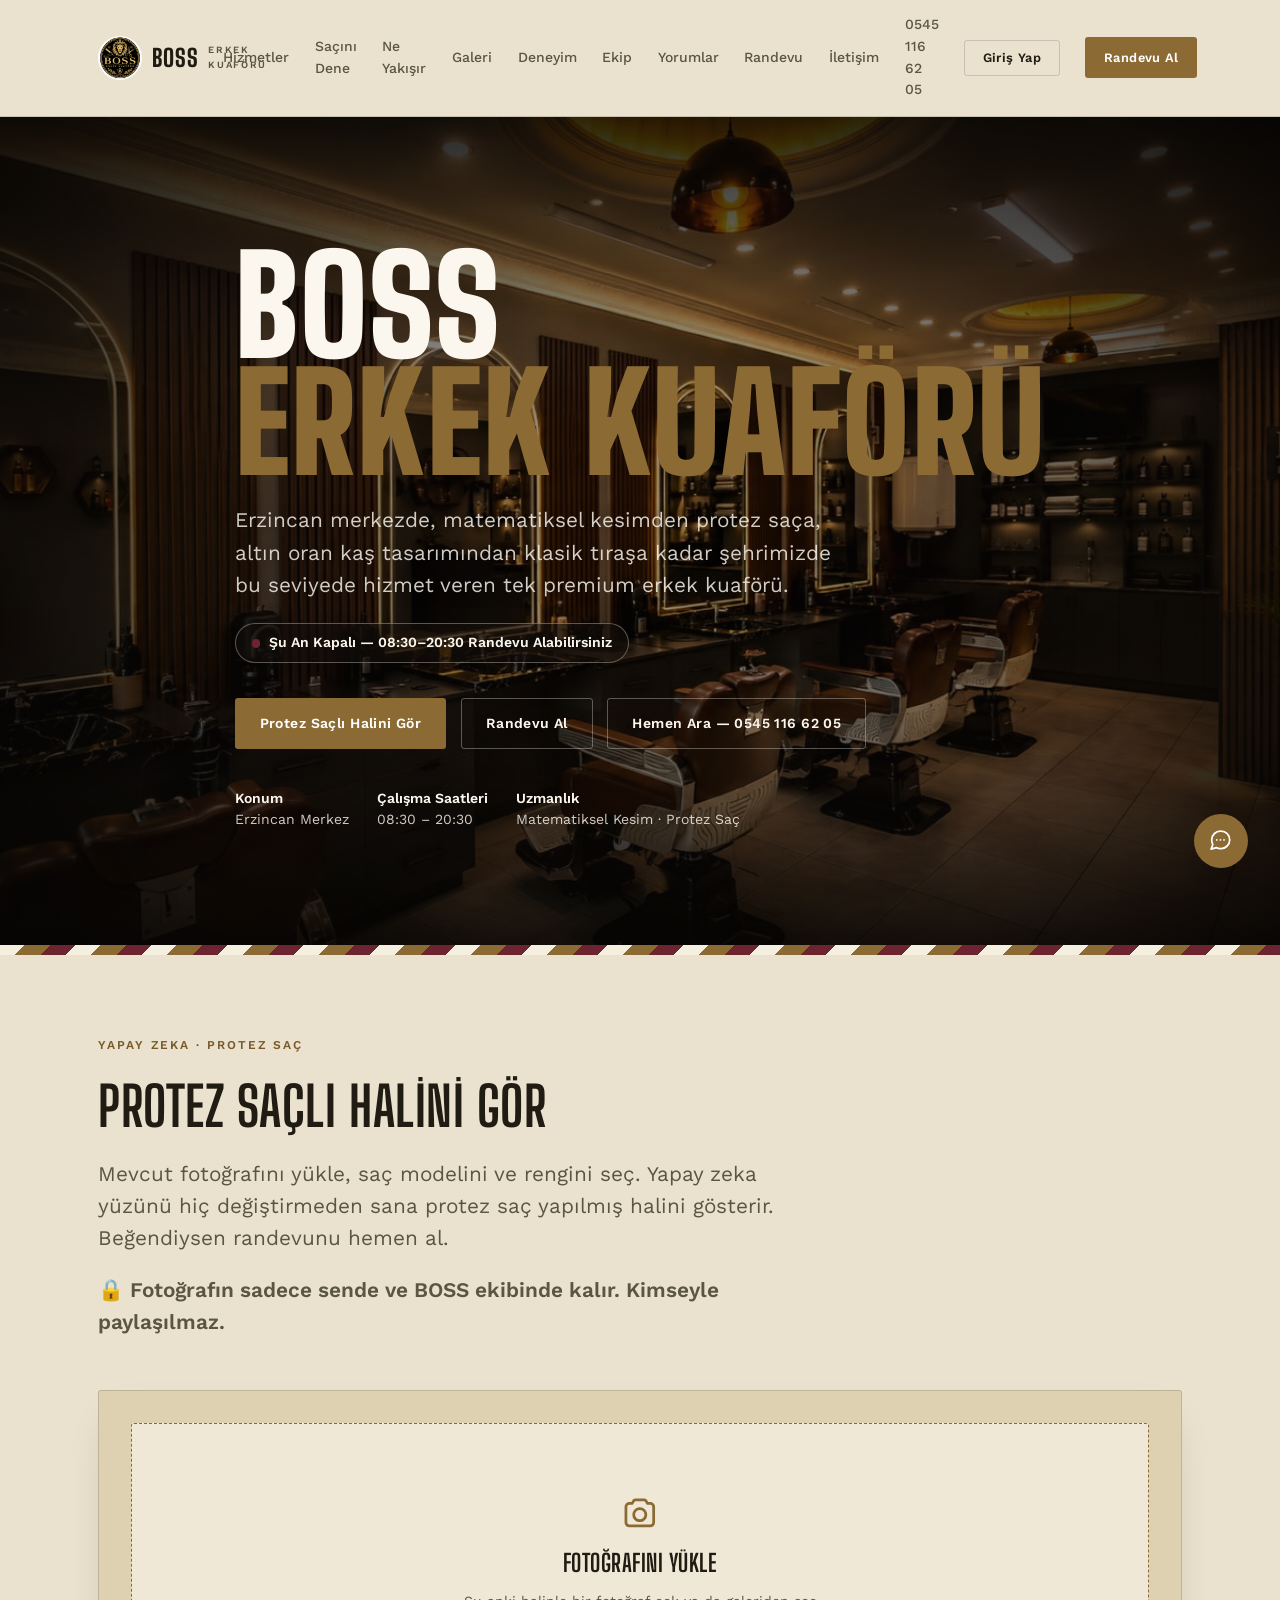
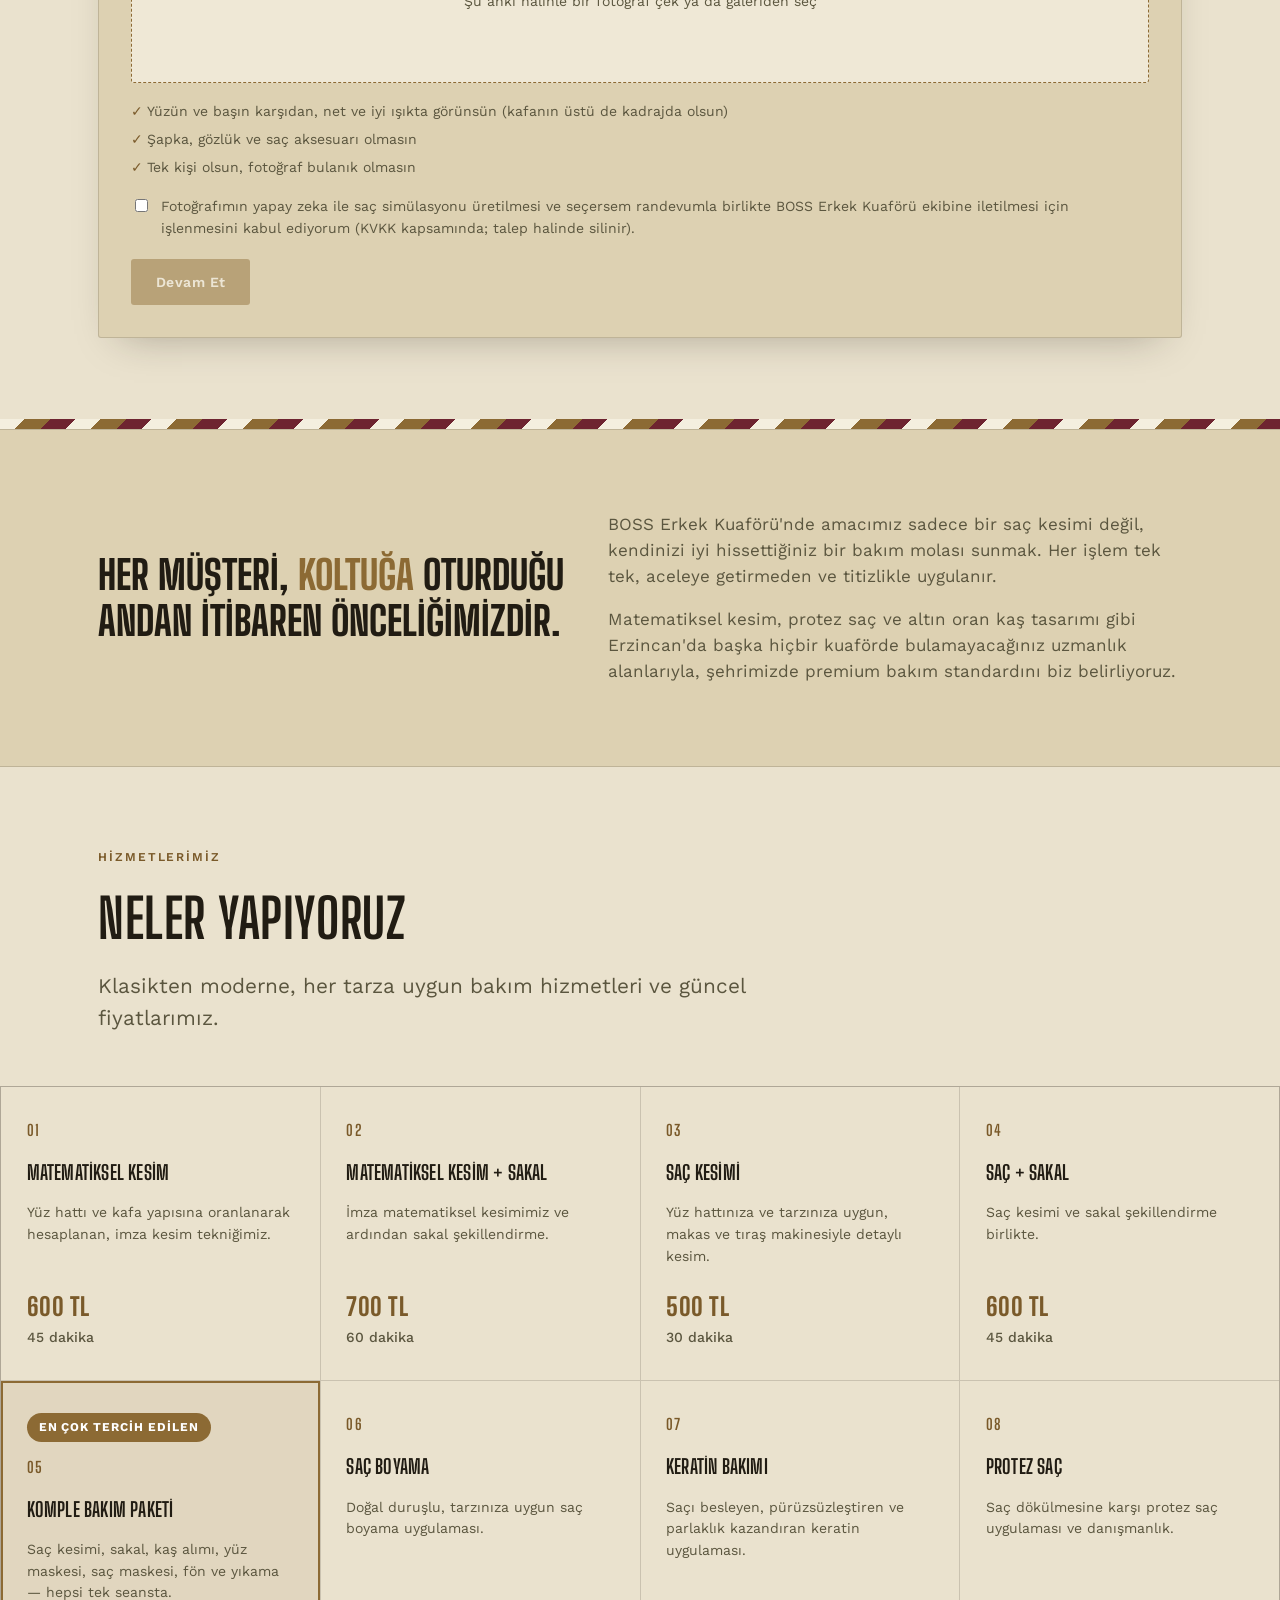
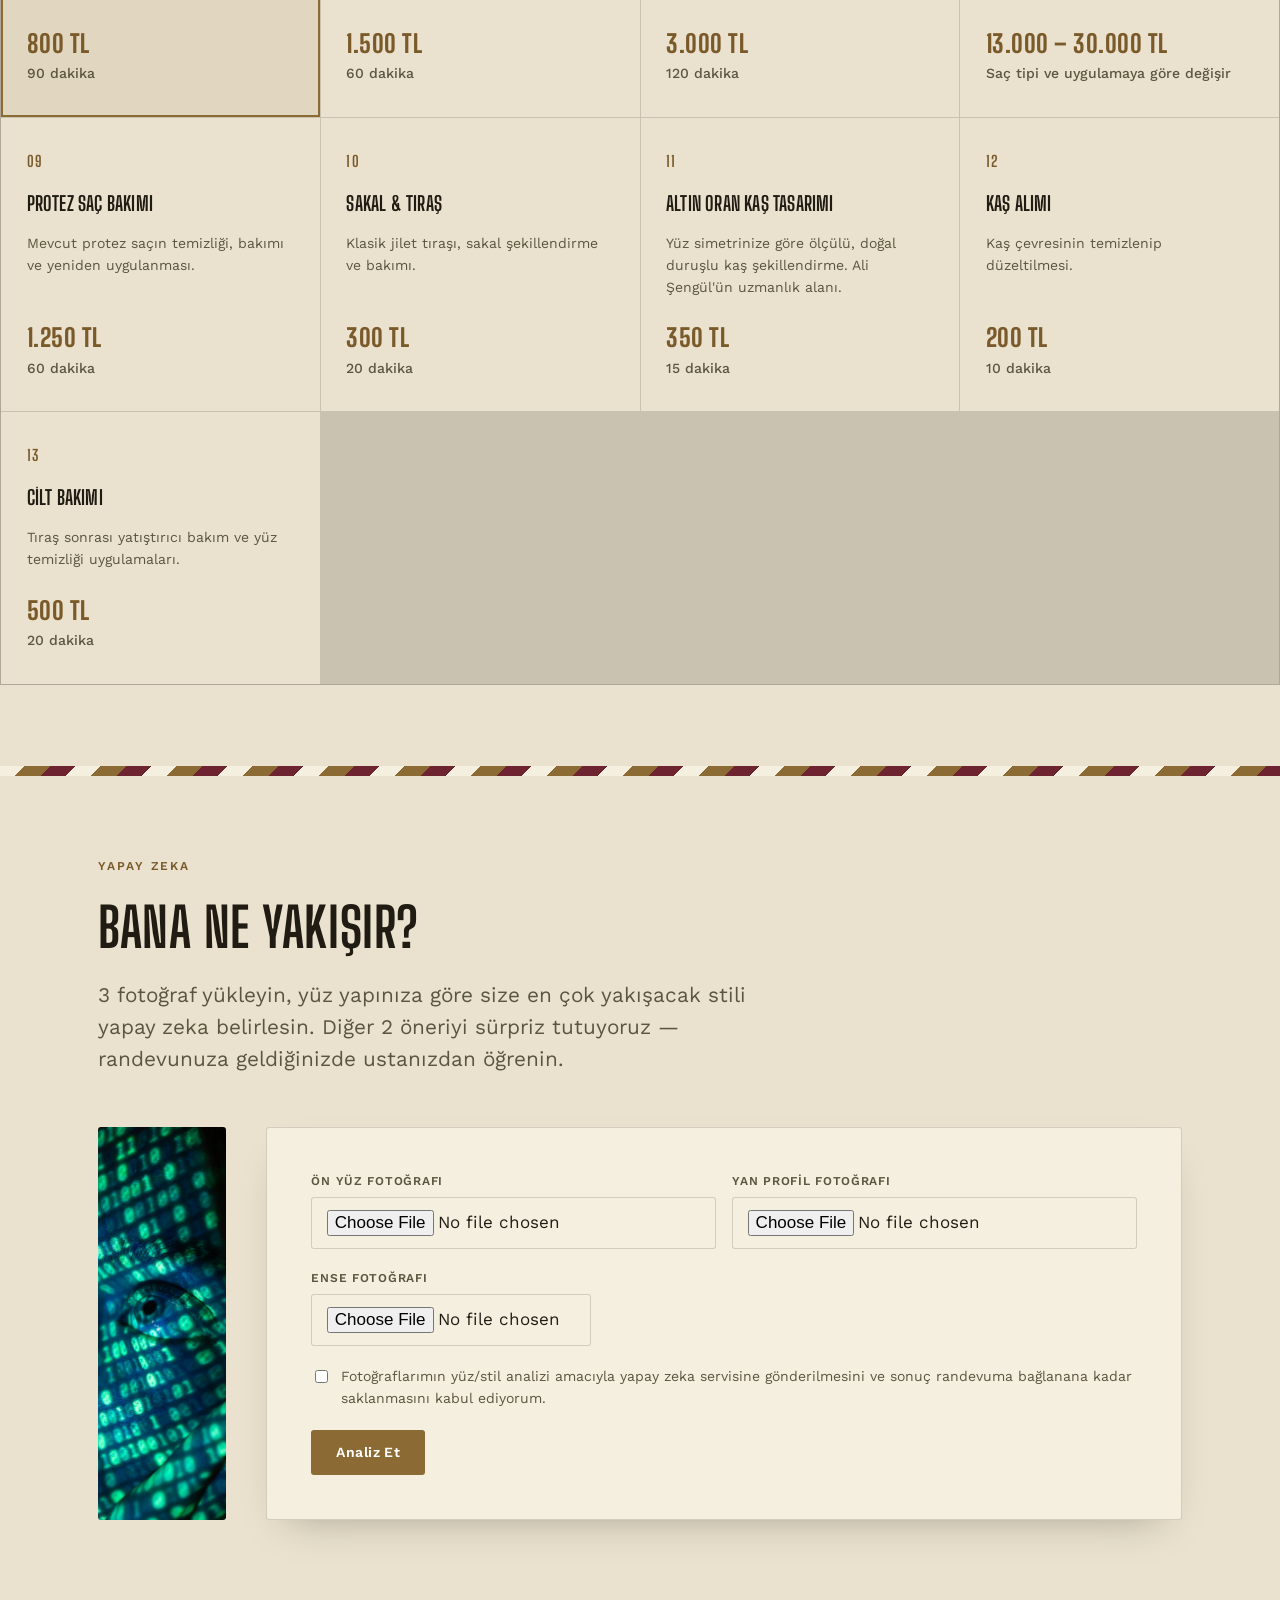
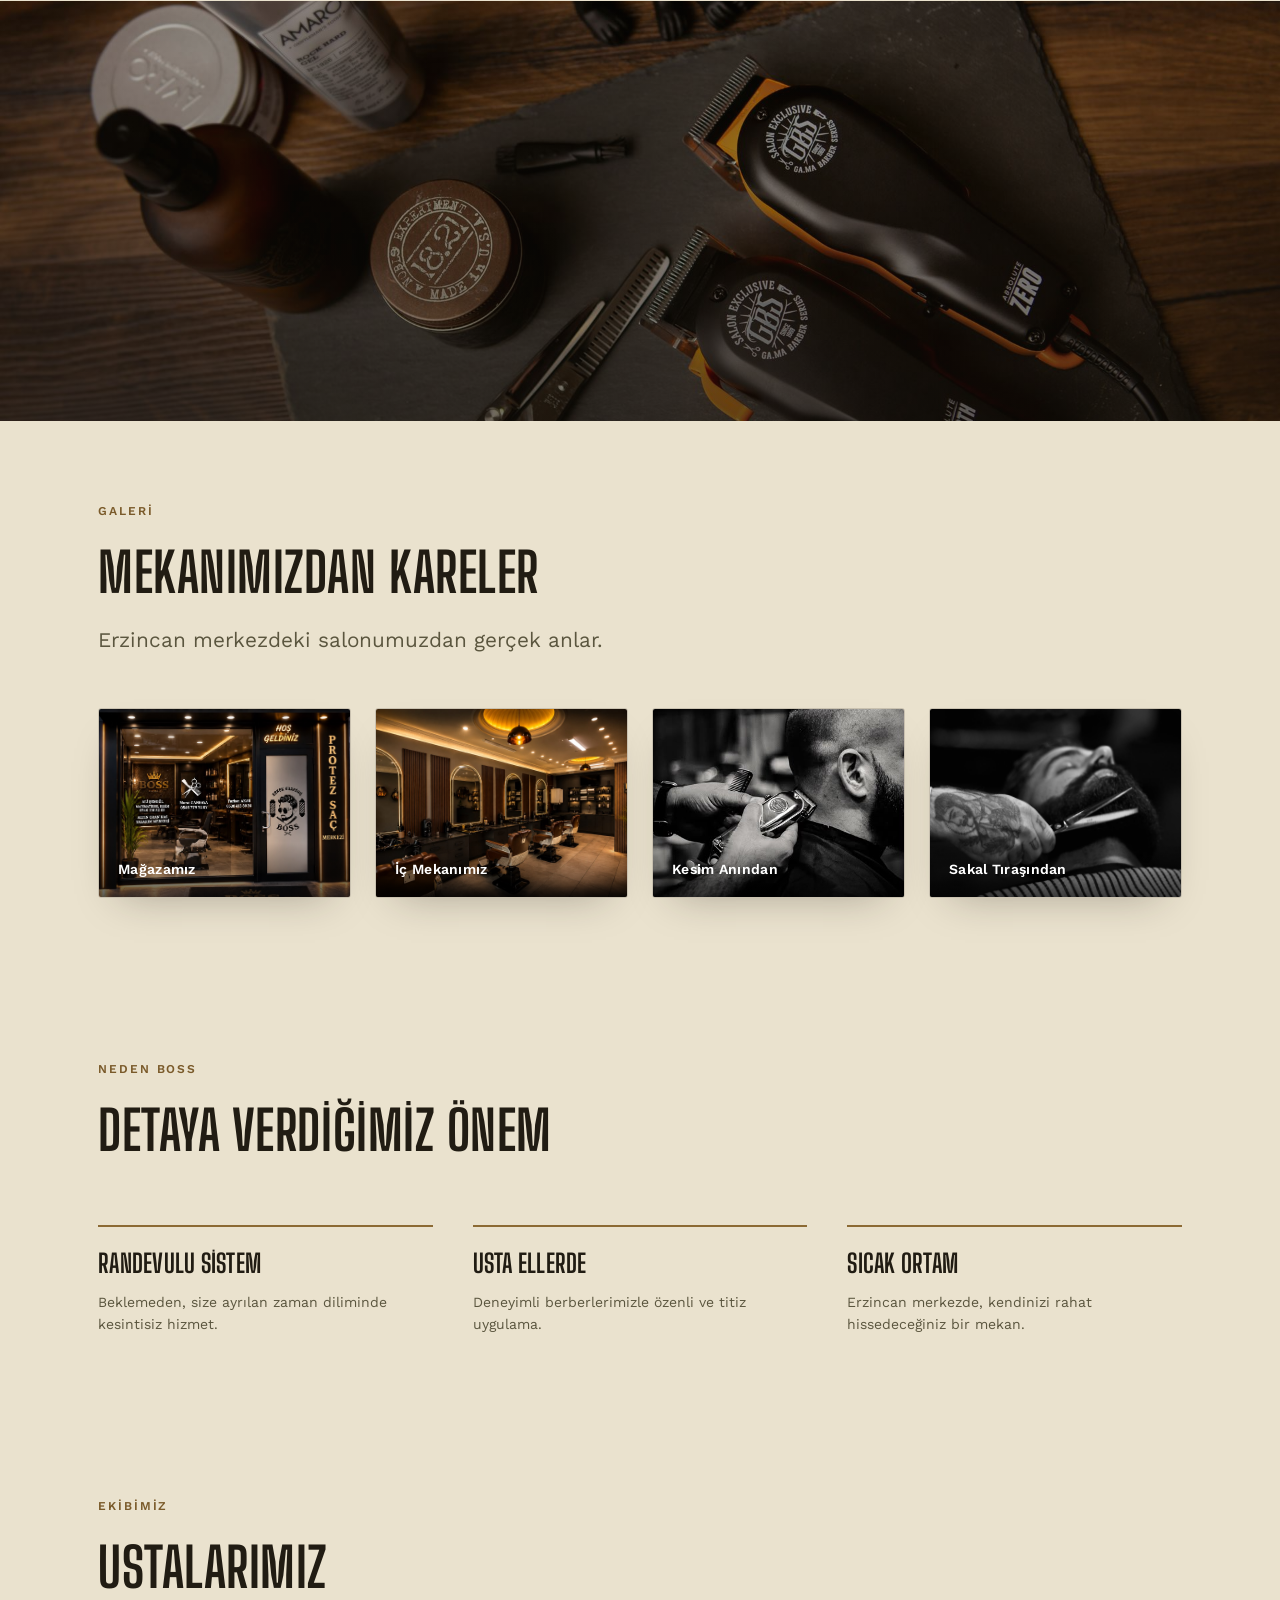
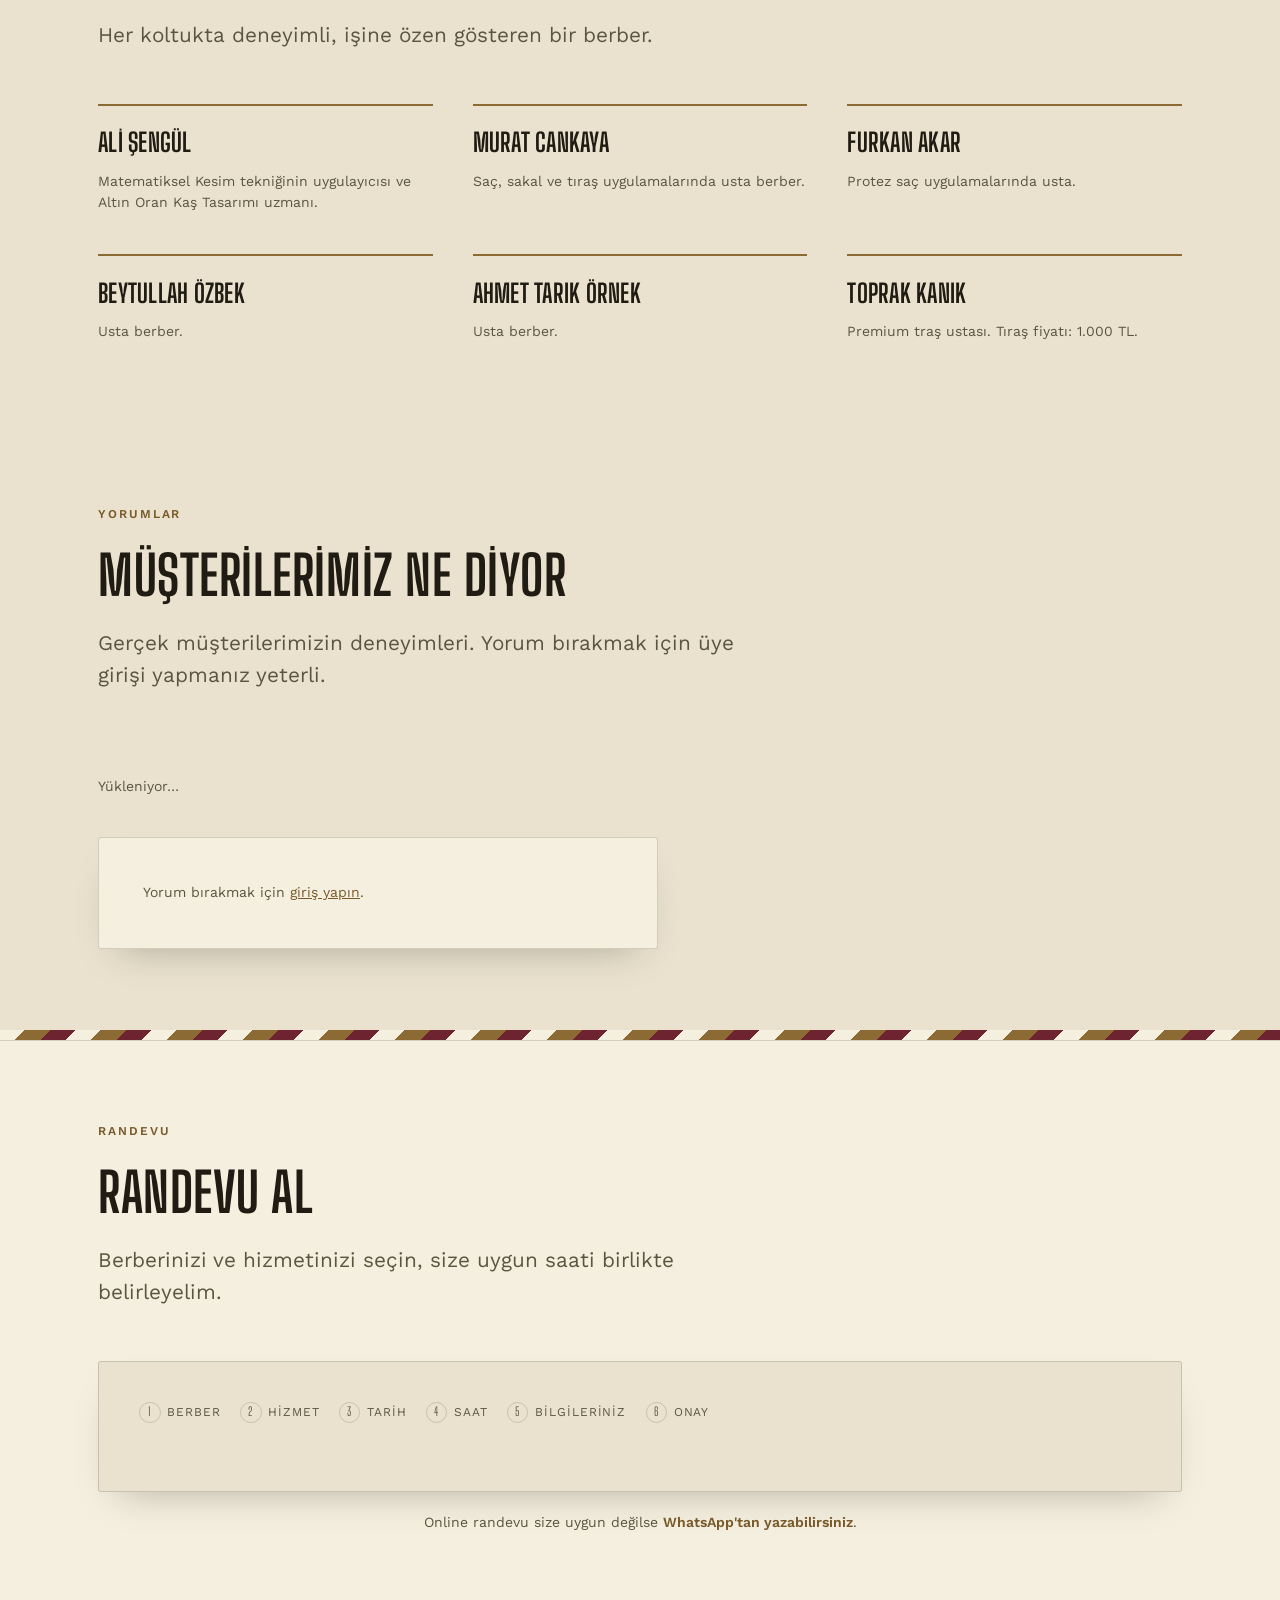
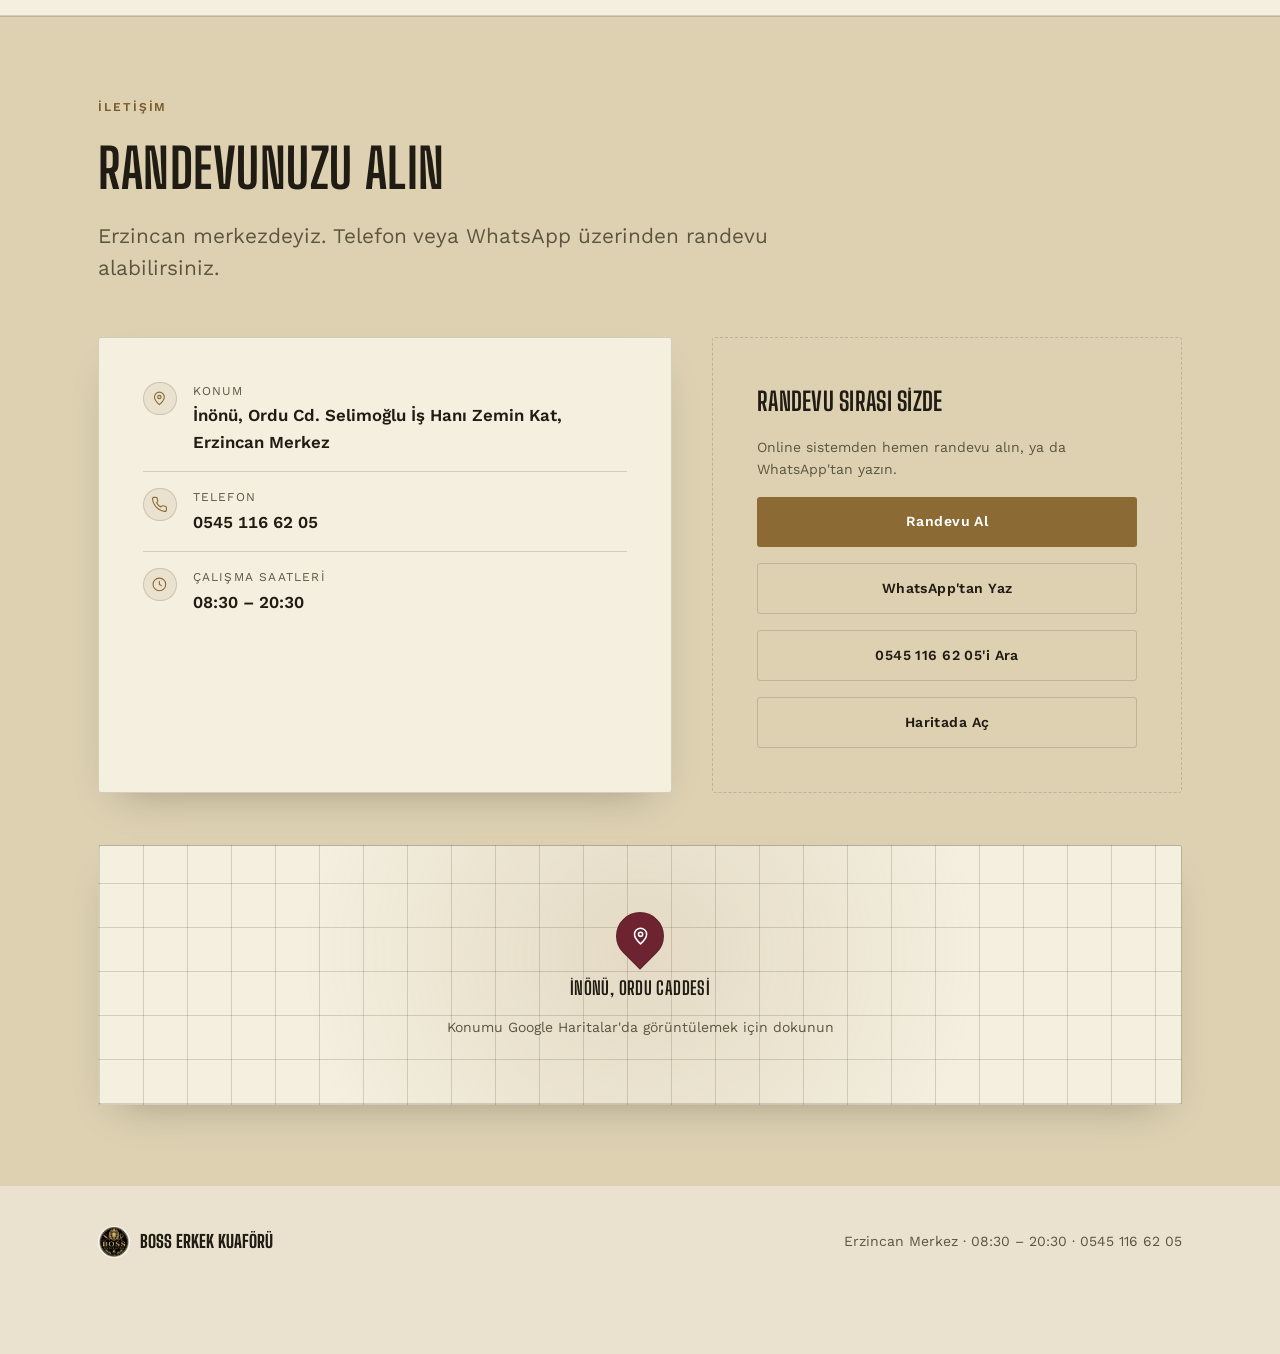
==== commit a533bbf3: "Protez saç simülasyonuna saç rengi seçimi, yeni modeller ve ikna odaklı akış ekle Renk (7 seçenek), " ====
--- a/index.html
+++ b/index.html
@@ -1083,6 +1083,19 @@
 .tryon-note img{ width:56px; height:56px; object-fit:cover; object-position:center top; border-radius: var(--radius); flex:none; }
 .tryon-note button{ margin-left:auto; background:none; border:0; color: var(--ink-soft); text-decoration: underline; cursor:pointer; font: inherit; }
 .tryon-note.hidden{ display:none; }
+.tryon-privacy{ margin-top:.6rem; font-weight:600; color: var(--brass-text); font-size: var(--fs-small); }
+.tryon-colors{ display:grid; grid-template-columns: repeat(4, 1fr); gap:.5rem; margin-bottom:1.25rem; }
+@media (min-width: 520px){ .tryon-colors{ grid-template-columns: repeat(7, 1fr); } }
+.tryon-colors button{
+  display:flex; flex-direction:column; align-items:center; gap:.35rem; padding:.55rem .2rem; cursor:pointer;
+  background: var(--surface-hi); border:1px solid var(--line); border-radius: var(--radius); color: var(--ink);
+  font-family: var(--font-body); font-size:.7rem; font-weight:600; line-height:1.15; text-align:center;
+}
+.tryon-colors button[aria-pressed="true"]{ border-color: var(--brass); box-shadow: 0 0 0 2px var(--brass); }
+.tryon-colors .sw{ display:block; width:1.9rem; height:1.9rem; border-radius:50%; border:1px solid rgba(255,255,255,.25); }
+.tryon-colors .sw-natural{ background: conic-gradient(#16120f, #6b4a30, #98724a, #3b2a1e, #16120f); }
+.tryon-look-ph{ width:100%; aspect-ratio:1; display:grid; place-items:center; background: color-mix(in srgb, var(--brass) 10%, var(--surface-hi)); color: var(--brass); }
+.tryon-look-ph svg{ width:44%; height:44%; }
 </style>
 </head>
 <body>
@@ -1132,10 +1145,10 @@
           <span id="statusText">Saat bilgisi yükleniyor…</span>
         </span>
         <div class="hero-cta">
-          <a class="btn btn-primary" href="#randevu">
-            Randevu Al
+          <a class="btn btn-primary" href="#sacini-dene">
+            Protez Saçlı Halini Gör
           </a>
-          <a class="btn btn-ghost" href="#sacini-dene">Saçlı Halini Gör</a>
+          <a class="btn btn-ghost" href="#randevu">Randevu Al</a>
           <a class="btn btn-ghost" href="tel:+905451166205">Hemen Ara — 0545 116 62 05</a>
         </div>
         <div class="hero-meta">
@@ -1149,119 +1162,13 @@
 
   <div class="stripe-band" aria-hidden="true"></div>
 
-  <section class="statement">
-    <div class="container statement-grid">
-      <p class="statement-quote reveal">Her müşteri, <em>koltuğa</em> oturduğu andan itibaren önceliğimizdir.</p>
-      <div class="statement-body reveal">
-        <p>BOSS Erkek Kuaförü'nde amacımız sadece bir saç kesimi değil, kendinizi iyi hissettiğiniz bir bakım molası sunmak. Her işlem tek tek, aceleye getirmeden ve titizlikle uygulanır.</p>
-        <p>Matematiksel kesim, protez saç ve altın oran kaş tasarımı gibi Erzincan'da başka hiçbir kuaförde bulamayacağınız uzmanlık alanlarıyla, şehrimizde premium bakım standardını biz belirliyoruz.</p>
-      </div>
-    </div>
-  </section>
-
-  <section id="hizmetler">
-    <div class="container">
-      <div class="section-head reveal">
-        <span class="eyebrow">Hizmetlerimiz</span>
-        <h2>Neler Yapıyoruz</h2>
-        <p>Klasikten moderne, her tarza uygun bakım hizmetleri ve güncel fiyatlarımız.</p>
-      </div>
-    </div>
-    <!-- DIKKAT: Bu kartlar supabase/seed.sql'deki services tablosuyla elle
-         senkron tutulur. Fiyat veya süre değiştirirken ikisini de güncelleyin. -->
-    <div class="services-grid">
-      <div class="service-card reveal">
-        <span class="service-num">01</span>
-        <h3>Matematiksel Kesim</h3>
-        <p>Yüz hattı ve kafa yapısına oranlanarak hesaplanan, imza kesim tekniğimiz.</p>
-        <span class="service-price">600 TL<small>45 dakika</small></span>
-      </div>
-      <div class="service-card reveal">
-        <span class="service-num">02</span>
-        <h3>Matematiksel Kesim + Sakal</h3>
-        <p>İmza matematiksel kesimimiz ve ardından sakal şekillendirme.</p>
-        <span class="service-price">700 TL<small>60 dakika</small></span>
-      </div>
-      <div class="service-card reveal">
-        <span class="service-num">03</span>
-        <h3>Saç Kesimi</h3>
-        <p>Yüz hattınıza ve tarzınıza uygun, makas ve tıraş makinesiyle detaylı kesim.</p>
-        <span class="service-price">500 TL<small>30 dakika</small></span>
-      </div>
-      <div class="service-card reveal">
-        <span class="service-num">04</span>
-        <h3>Saç + Sakal</h3>
-        <p>Saç kesimi ve sakal şekillendirme birlikte.</p>
-        <span class="service-price">600 TL<small>45 dakika</small></span>
-      </div>
-      <div class="service-card is-featured reveal">
-        <span class="service-badge">En Çok Tercih Edilen</span>
-        <span class="service-num">05</span>
-        <h3>Komple Bakım Paketi</h3>
-        <p>Saç kesimi, sakal, kaş alımı, yüz maskesi, saç maskesi, fön ve yıkama — hepsi tek seansta.</p>
-        <span class="service-price">800 TL<small>90 dakika</small></span>
-      </div>
-      <div class="service-card reveal">
-        <span class="service-num">06</span>
-        <h3>Saç Boyama</h3>
-        <p>Doğal duruşlu, tarzınıza uygun saç boyama uygulaması.</p>
-        <span class="service-price">1.500 TL<small>60 dakika</small></span>
-      </div>
-      <div class="service-card reveal">
-        <span class="service-num">07</span>
-        <h3>Keratin Bakımı</h3>
-        <p>Saçı besleyen, pürüzsüzleştiren ve parlaklık kazandıran keratin uygulaması.</p>
-        <span class="service-price">3.000 TL<small>120 dakika</small></span>
-      </div>
-      <div class="service-card reveal">
-        <span class="service-num">08</span>
-        <h3>Protez Saç</h3>
-        <p>Saç dökülmesine karşı protez saç uygulaması ve danışmanlık.</p>
-        <span class="service-price">13.000 – 30.000 TL<small>Saç tipi ve uygulamaya göre değişir</small></span>
-      </div>
-      <div class="service-card reveal">
-        <span class="service-num">09</span>
-        <h3>Protez Saç Bakımı</h3>
-        <p>Mevcut protez saçın temizliği, bakımı ve yeniden uygulanması.</p>
-        <span class="service-price">1.250 TL<small>60 dakika</small></span>
-      </div>
-      <div class="service-card reveal">
-        <span class="service-num">10</span>
-        <h3>Sakal &amp; Tıraş</h3>
-        <p>Klasik jilet tıraşı, sakal şekillendirme ve bakımı.</p>
-        <span class="service-price">300 TL<small>20 dakika</small></span>
-      </div>
-      <div class="service-card reveal">
-        <span class="service-num">11</span>
-        <h3>Altın Oran Kaş Tasarımı</h3>
-        <p>Yüz simetrinize göre ölçülü, doğal duruşlu kaş şekillendirme. Ali Şengül'ün uzmanlık alanı.</p>
-        <span class="service-price">350 TL<small>15 dakika</small></span>
-      </div>
-      <div class="service-card reveal">
-        <span class="service-num">12</span>
-        <h3>Kaş Alımı</h3>
-        <p>Kaş çevresinin temizlenip düzeltilmesi.</p>
-        <span class="service-price">200 TL<small>10 dakika</small></span>
-      </div>
-      <div class="service-card reveal">
-        <span class="service-num">13</span>
-        <h3>Cilt Bakımı</h3>
-        <p>Tıraş sonrası yatıştırıcı bakım ve yüz temizliği uygulamaları.</p>
-        <span class="service-price">500 TL<small>20 dakika</small></span>
-      </div>
-    </div>
-    <!-- NOT: Premium Tıraş bilinçli olarak burada listelenmiyor — sadece
-         Toprak Kanık randevu akışında (berber seçince) görünür. -->
-  </section>
-
-  <div class="stripe-band" aria-hidden="true"></div>
-
   <section id="sacini-dene">
     <div class="container">
       <div class="section-head reveal">
         <span class="eyebrow">Yapay Zeka · Protez Saç</span>
-        <h2>Saçlı Halini Gör</h2>
-        <p>Fotoğrafını yükle, bir model seç. Yapay zeka yüzünü değiştirmeden sadece saç bölgesini oluşturur. Beğendiğin görünümü seç, randevunu hemen al.</p>
+        <h2>Protez Saçlı Halini Gör</h2>
+        <p>Mevcut fotoğrafını yükle, saç modelini ve rengini seç. Yapay zeka yüzünü hiç değiştirmeden sana protez saç yapılmış halini gösterir. Beğendiysen randevunu hemen al.</p>
+        <p class="tryon-privacy">🔒 Fotoğrafın sadece sende ve BOSS ekibinde kalır. Kimseyle paylaşılmaz.</p>
       </div>
 
       <div class="tryon-card reveal" id="tryonCard">
@@ -1273,12 +1180,12 @@
             <span class="tryon-drop-empty" style="display:flex; flex-direction:column; align-items:center; gap:.6rem;">
               <svg class="tryon-drop-icon" viewBox="0 0 24 24" fill="none" stroke="currentColor" stroke-width="1.6" stroke-linecap="round" stroke-linejoin="round" aria-hidden="true"><path d="M4 8a2 2 0 0 1 2-2h1.5l1.2-1.8A1 1 0 0 1 9.5 4h5a1 1 0 0 1 .8.2L16.5 6H18a2 2 0 0 1 2 2v9a2 2 0 0 1-2 2H6a2 2 0 0 1-2-2z"/><circle cx="12" cy="12.5" r="3.5"/></svg>
               <strong>Fotoğrafını Yükle</strong>
-              <small>Dokunup selfie çek ya da galeriden seç</small>
+              <small>Şu anki halinle bir fotoğraf çek ya da galeriden seç</small>
             </span>
             <input type="file" id="tryonFile" accept="image/*">
           </label>
           <ul class="tryon-tips">
-            <li>Yüzün karşıdan, net ve iyi ışıkta görünsün</li>
+            <li>Yüzün ve başın karşıdan, net ve iyi ışıkta görünsün (kafanın üstü de kadrajda olsun)</li>
             <li>Şapka, gözlük ve saç aksesuarı olmasın</li>
             <li>Tek kişi olsun, fotoğraf bulanık olmasın</li>
           </ul>
@@ -1313,7 +1220,18 @@
               <span class="tryon-label">1 · Model seç</span>
               <div class="tryon-looks" id="tryonLooks"><p class="booking-empty">Modeller yükleniyor…</p></div>
 
-              <span class="tryon-label">2 · Saç yoğunluğu</span>
+              <span class="tryon-label">2 · Saç rengi</span>
+              <div class="tryon-colors" id="tryonColors" role="group" aria-label="Saç rengi">
+                <button type="button" data-color="natural" data-label="Doğal" aria-pressed="true"><i class="sw sw-natural"></i><span>Doğal</span></button>
+                <button type="button" data-color="black" data-label="Siyah" aria-pressed="false"><i class="sw" style="background:#16120f"></i><span>Siyah</span></button>
+                <button type="button" data-color="dark_brown" data-label="Koyu Kahve" aria-pressed="false"><i class="sw" style="background:#3b2a1e"></i><span>Koyu Kahve</span></button>
+                <button type="button" data-color="chestnut" data-label="Kumral" aria-pressed="false"><i class="sw" style="background:#6b4a30"></i><span>Kumral</span></button>
+                <button type="button" data-color="light_brown" data-label="Açık Kumral" aria-pressed="false"><i class="sw" style="background:#98724a"></i><span>Açık Kumral</span></button>
+                <button type="button" data-color="blonde" data-label="Sarı" aria-pressed="false"><i class="sw" style="background:#c7a46a"></i><span>Sarı</span></button>
+                <button type="button" data-color="gray" data-label="Gri" aria-pressed="false"><i class="sw" style="background:linear-gradient(135deg,#8b8b8b 50%,#3c3c3c 50%)"></i><span>Gri</span></button>
+              </div>
+
+              <span class="tryon-label">3 · Saç yoğunluğu</span>
               <div class="tryon-seg" id="tryonDensity">
                 <button type="button" data-density="light" aria-pressed="false">Hafif</button>
                 <button type="button" data-density="natural" aria-pressed="true">Doğal</button>
@@ -1324,8 +1242,9 @@
               <div class="tryon-history" id="tryonHistory" aria-label="Denediğiniz görünümler"></div>
 
               <div class="tryon-actions">
-                <button type="button" class="btn btn-primary" id="tryonGenerate" disabled>Saçımı Göster</button>
-                <button type="button" class="btn btn-ghost" id="tryonWant" hidden>Bu Görünümü İstiyorum</button>
+                <button type="button" class="btn btn-primary" id="tryonGenerate" disabled>Protez Saçlı Halimi Göster</button>
+                <button type="button" class="btn btn-primary" id="tryonWant" hidden>Bu Saç Modelini İstiyorum</button>
+                <button type="button" class="btn btn-ghost btn-sm" id="tryonSave" hidden>Görseli Telefonuma Kaydet</button>
                 <button type="button" class="btn btn-ghost btn-sm" id="tryonChange">Fotoğrafı Değiştir</button>
               </div>
             </div>
@@ -1333,6 +1252,113 @@
         </div>
       </div>
     </div>
+  </section>
+
+  <div class="stripe-band" aria-hidden="true"></div>
+
+  <section class="statement">
+    <div class="container statement-grid">
+      <p class="statement-quote reveal">Her müşteri, <em>koltuğa</em> oturduğu andan itibaren önceliğimizdir.</p>
+      <div class="statement-body reveal">
+        <p>BOSS Erkek Kuaförü'nde amacımız sadece bir saç kesimi değil, kendinizi iyi hissettiğiniz bir bakım molası sunmak. Her işlem tek tek, aceleye getirmeden ve titizlikle uygulanır.</p>
+        <p>Matematiksel kesim, protez saç ve altın oran kaş tasarımı gibi Erzincan'da başka hiçbir kuaförde bulamayacağınız uzmanlık alanlarıyla, şehrimizde premium bakım standardını biz belirliyoruz.</p>
+      </div>
+    </div>
+  </section>
+
+  <section id="hizmetler">
+    <div class="container">
+      <div class="section-head reveal">
+        <span class="eyebrow">Hizmetlerimiz</span>
+        <h2>Neler Yapıyoruz</h2>
+        <p>Klasikten moderne, her tarza uygun bakım hizmetleri ve güncel fiyatlarımız.</p>
+      </div>
+    </div>
+    <!-- DIKKAT: Bu kartlar supabase/seed.sql'deki services tablosuyla elle
+         senkron tutulur. Fiyat veya süre değiştirirken ikisini de güncelleyin. -->
+    <div class="services-grid">
+      <div class="service-card reveal">
+        <span class="service-num">01</span>
+        <h3>Matematiksel Kesim</h3>
+        <p>Yüz hattı ve kafa yapısına oranlanarak hesaplanan, imza kesim tekniğimiz.</p>
+        <span class="service-price">600 TL<small>45 dakika</small></span>
+      </div>
+      <div class="service-card reveal">
+        <span class="service-num">02</span>
+        <h3>Matematiksel Kesim + Sakal</h3>
+        <p>İmza matematiksel kesimimiz ve ardından sakal şekillendirme.</p>
+        <span class="service-price">700 TL<small>60 dakika</small></span>
+      </div>
+      <div class="service-card reveal">
+        <span class="service-num">03</span>
+        <h3>Saç Kesimi</h3>
+        <p>Yüz hattınıza ve tarzınıza uygun, makas ve tıraş makinesiyle detaylı kesim.</p>
+        <span class="service-price">500 TL<small>30 dakika</small></span>
+      </div>
+      <div class="service-card reveal">
+        <span class="service-num">04</span>
+        <h3>Saç + Sakal</h3>
+        <p>Saç kesimi ve sakal şekillendirme birlikte.</p>
+        <span class="service-price">600 TL<small>45 dakika</small></span>
+      </div>
+      <div class="service-card is-featured reveal">
+        <span class="service-badge">En Çok Tercih Edilen</span>
+        <span class="service-num">05</span>
+        <h3>Komple Bakım Paketi</h3>
+        <p>Saç kesimi, sakal, kaş alımı, yüz maskesi, saç maskesi, fön ve yıkama — hepsi tek seansta.</p>
+        <span class="service-price">800 TL<small>90 dakika</small></span>
+      </div>
+      <div class="service-card reveal">
+        <span class="service-num">06</span>
+        <h3>Saç Boyama</h3>
+        <p>Doğal duruşlu, tarzınıza uygun saç boyama uygulaması.</p>
+        <span class="service-price">1.500 TL<small>60 dakika</small></span>
+      </div>
+      <div class="service-card reveal">
+        <span class="service-num">07</span>
+        <h3>Keratin Bakımı</h3>
+        <p>Saçı besleyen, pürüzsüzleştiren ve parlaklık kazandıran keratin uygulaması.</p>
+        <span class="service-price">3.000 TL<small>120 dakika</small></span>
+      </div>
+      <div class="service-card reveal">
+        <span class="service-num">08</span>
+        <h3>Protez Saç</h3>
+        <p>Saç dökülmesine karşı protez saç uygulaması ve danışmanlık.</p>
+        <span class="service-price">13.000 – 30.000 TL<small>Saç tipi ve uygulamaya göre değişir</small></span>
+      </div>
+      <div class="service-card reveal">
+        <span class="service-num">09</span>
+        <h3>Protez Saç Bakımı</h3>
+        <p>Mevcut protez saçın temizliği, bakımı ve yeniden uygulanması.</p>
+        <span class="service-price">1.250 TL<small>60 dakika</small></span>
+      </div>
+      <div class="service-card reveal">
+        <span class="service-num">10</span>
+        <h3>Sakal &amp; Tıraş</h3>
+        <p>Klasik jilet tıraşı, sakal şekillendirme ve bakımı.</p>
+        <span class="service-price">300 TL<small>20 dakika</small></span>
+      </div>
+      <div class="service-card reveal">
+        <span class="service-num">11</span>
+        <h3>Altın Oran Kaş Tasarımı</h3>
+        <p>Yüz simetrinize göre ölçülü, doğal duruşlu kaş şekillendirme. Ali Şengül'ün uzmanlık alanı.</p>
+        <span class="service-price">350 TL<small>15 dakika</small></span>
+      </div>
+      <div class="service-card reveal">
+        <span class="service-num">12</span>
+        <h3>Kaş Alımı</h3>
+        <p>Kaş çevresinin temizlenip düzeltilmesi.</p>
+        <span class="service-price">200 TL<small>10 dakika</small></span>
+      </div>
+      <div class="service-card reveal">
+        <span class="service-num">13</span>
+        <h3>Cilt Bakımı</h3>
+        <p>Tıraş sonrası yatıştırıcı bakım ve yüz temizliği uygulamaları.</p>
+        <span class="service-price">500 TL<small>20 dakika</small></span>
+      </div>
+    </div>
+    <!-- NOT: Premium Tıraş bilinçli olarak burada listelenmiyor — sadece
+         Toprak Kanık randevu akışında (berber seçince) görünür. -->
   </section>
 
   <div class="stripe-band" aria-hidden="true"></div>
@@ -1826,7 +1852,7 @@
   // state'i if(els.steps){...} icinde blok-kapsamli oldugu icin, ikisi
   // arasinda kopru gorevi gorsun diye modul kapsaminda tutuluyor.
   let selectedStyleAnalysisId = null;
-  // "Saçını Dene" — { tryonId, resultId, lookName, densityLabel, imageUrl }
+  // "Saçını Dene" — { tryonId, resultId, lookName, densityLabel, colorLabel, imageUrl }
   let selectedTryon = null;
 
   const els = {
@@ -2305,18 +2331,19 @@
     const ENDPOINT = 'https://nvwyaxtwamjsghnxlwol.supabase.co/functions/v1/hair-tryon';
     const API_KEY = 'sb_publishable_rQoEvjFL3jOueZrPUIS9eA_1KpIS0aJ';
     const DENSITY_LABELS = { light: 'Hafif', natural: 'Doğal', full: 'Dolgun' };
+    const COLOR_LABELS = { natural: 'Doğal', black: 'Siyah', dark_brown: 'Koyu Kahve', chestnut: 'Kumral', light_brown: 'Açık Kumral', blonde: 'Sarı', gray: 'Gri' };
     const $ = (id) => document.getElementById(id);
     const e = {
       p1: $('tryonPanel1'), p2: $('tryonPanel2'), drop: $('tryonDrop'), file: $('tryonFile'),
       preview: $('tryonPreview'), consent: $('tryonConsent'), msg: $('tryonMsg'), cont: $('tryonContinue'),
       cmp: $('tryonCmp'), before: $('tryonBefore'), after: $('tryonAfter'), range: $('tryonRange'),
-      loader: $('tryonLoader'), loaderText: $('tryonLoaderText'), looks: $('tryonLooks'), density: $('tryonDensity'),
+      loader: $('tryonLoader'), loaderText: $('tryonLoaderText'), looks: $('tryonLooks'), density: $('tryonDensity'), colors: $('tryonColors'), save: $('tryonSave'),
       stageMsg: $('tryonStageMsg'), history: $('tryonHistory'), gen: $('tryonGenerate'), want: $('tryonWant'),
       change: $('tryonChange'), note: $('tryonBookingNote'), noteImg: $('tryonNoteImg'),
       noteText: $('tryonNoteText'), noteRemove: $('tryonNoteRemove'),
     };
 
-    const st = { file: null, tryonId: null, looks: [], lookId: null, density: 'natural', results: [], currentId: null, busy: false };
+    const st = { file: null, tryonId: null, looks: [], lookId: null, density: 'natural', color: 'natural', results: [], currentId: null, busy: false };
 
     function say(el, text, kind){
       if(!text){ el.innerHTML = ''; return; }
@@ -2381,6 +2408,7 @@
         const b = document.createElement('button');
         b.type = 'button'; b.className = 'tryon-look'; b.dataset.id = l.id; b.setAttribute('aria-pressed', 'false');
         if(l.thumb_url){ const im = document.createElement('img'); im.src = l.thumb_url; im.alt = ''; im.loading = 'lazy'; b.appendChild(im); }
+        else { const ph = document.createElement('div'); ph.className = 'tryon-look-ph'; ph.innerHTML = '<svg viewBox="0 0 24 24" fill="none" stroke="currentColor" stroke-width="1.5" stroke-linecap="round" stroke-linejoin="round" aria-hidden="true"><path d="M5 14c0-5 3-9 7-9s7 4 7 9"/><path d="M5 14c1.5-1 3-3 4-5 1.5 2 3.500 3 10 3"/><path d="M6 14v3a6 6 0 0 0 12 0v-3"/></svg>'; b.appendChild(ph); }
         const sp = document.createElement('span'); sp.textContent = l.name; b.appendChild(sp);
         b.addEventListener('click', () => {
           st.lookId = l.id;
@@ -2411,7 +2439,7 @@
         e.before.src = URL.createObjectURL(blob);
         e.cmp.classList.remove('has-after');
         e.history.innerHTML = '';
-        e.want.hidden = true;
+        e.want.hidden = true; e.save.hidden = true;
         e.p1.hidden = true; e.p2.hidden = false;
         say(e.msg, '');
         if(!st.looks.length) await loadLooks();
@@ -2440,6 +2468,13 @@
       e.density.querySelectorAll('button').forEach((x) => x.setAttribute('aria-pressed', String(x === b)));
     });
 
+    e.colors.addEventListener('click', (ev) => {
+      const b = ev.target.closest('button[data-color]');
+      if(!b) return;
+      st.color = b.dataset.color;
+      e.colors.querySelectorAll('button').forEach((x) => x.setAttribute('aria-pressed', String(x === b)));
+    });
+
     // ---- karşılaştırma kaydırıcısı ----
     e.range.addEventListener('input', () => e.cmp.style.setProperty('--pos', e.range.value + '%'));
 
@@ -2448,14 +2483,14 @@
       e.after.src = r.url;
       e.cmp.classList.add('has-after');
       e.range.value = 50; e.cmp.style.setProperty('--pos', '50%');
-      e.want.hidden = false;
-      e.want.textContent = (selectedTryon && selectedTryon.resultId === r.id) ? 'Seçildi ✓ — Randevuya Git' : 'Bu Görünümü İstiyorum';
+      e.want.hidden = false; e.save.hidden = false;
+      e.want.textContent = (selectedTryon && selectedTryon.resultId === r.id) ? 'Seçildi ✓ — Randevuya Git' : 'Bu Saç Modelini İstiyorum';
       e.history.querySelectorAll('button').forEach((x) => x.setAttribute('aria-pressed', String(x.dataset.id === r.id)));
     }
 
     function addHistory(r){
       const b = document.createElement('button');
-      b.type = 'button'; b.dataset.id = r.id; b.title = `${r.look_name} · ${DENSITY_LABELS[r.density] || ''}`;
+      b.type = 'button'; b.dataset.id = r.id; b.title = `${r.look_name} · ${COLOR_LABELS[r.hair_color] || ''} · ${DENSITY_LABELS[r.density] || ''}`;
       b.setAttribute('aria-pressed', 'false');
       const im = document.createElement('img'); im.src = r.url; im.alt = r.look_name; b.appendChild(im);
       b.addEventListener('click', () => showResult(r));
@@ -2475,14 +2510,14 @@
         const res = await fetch(ENDPOINT, {
           method: 'POST',
           headers: { 'Content-Type': 'application/json', 'apikey': API_KEY },
-          body: JSON.stringify({ action: 'generate', tryon_id: st.tryonId, look_id: st.lookId, density: st.density }),
+          body: JSON.stringify({ action: 'generate', tryon_id: st.tryonId, look_id: st.lookId, density: st.density, hair_color: st.color }),
         });
         const out = await res.json().catch(() => null);
         if(!out || out.status !== 'completed'){
           say(e.stageMsg, out?.message || 'Görsel oluşturulamadı, lütfen tekrar deneyin ya da WhatsApp\'tan yazın.', 'error');
           return;
         }
-        const r = { id: out.result_id, look_id: out.look_id, look_name: out.look_name, density: out.density, url: out.image_url };
+        const r = { id: out.result_id, look_id: out.look_id, look_name: out.look_name, density: out.density, hair_color: out.hair_color, url: out.image_url };
         st.results.push(r);
         addHistory(r);
         showResult(r);
@@ -2500,13 +2535,13 @@
     function updateBookingNote(){
       if(!selectedTryon){ e.note.classList.add('hidden'); return; }
       e.noteImg.src = selectedTryon.imageUrl;
-      e.noteText.textContent = `Seçtiğiniz görünüm: ${selectedTryon.lookName} (${selectedTryon.densityLabel}). Randevunuzla birlikte ustamıza iletilecek.`;
+      e.noteText.textContent = `Seçtiğiniz saç: ${selectedTryon.lookName} · ${selectedTryon.colorLabel} renk · ${selectedTryon.densityLabel} yoğunluk. Randevunuzla birlikte ustamıza iletilecek.`;
       e.note.classList.remove('hidden');
     }
     e.noteRemove.addEventListener('click', () => { selectedTryon = null; updateBookingNote(); showResultButtonState(); });
     function showResultButtonState(){
       const r = st.results.find((x) => x.id === st.currentId);
-      if(r) e.want.textContent = (selectedTryon && selectedTryon.resultId === r.id) ? 'Seçildi ✓ — Randevuya Git' : 'Bu Görünümü İstiyorum';
+      if(r) e.want.textContent = (selectedTryon && selectedTryon.resultId === r.id) ? 'Seçildi ✓ — Randevuya Git' : 'Bu Saç Modelini İstiyorum';
     }
 
     e.want.addEventListener('click', async () => {
@@ -2519,10 +2554,23 @@
         say(e.stageMsg, 'Seçiminiz kaydedilemedi, lütfen tekrar deneyin.', 'error');
         return;
       }
-      selectedTryon = { tryonId: st.tryonId, resultId: r.id, lookName: r.look_name, densityLabel: DENSITY_LABELS[r.density] || '', imageUrl: r.url };
+      selectedTryon = { tryonId: st.tryonId, resultId: r.id, lookName: r.look_name, densityLabel: DENSITY_LABELS[r.density] || '', colorLabel: COLOR_LABELS[r.hair_color] || 'Doğal', imageUrl: r.url };
       updateBookingNote();
       showResultButtonState();
       document.getElementById('randevu')?.scrollIntoView({ behavior: 'smooth' });
+    });
+
+    e.save.addEventListener('click', async () => {
+      const r = st.results.find((x) => x.id === st.currentId);
+      if(!r) return;
+      try {
+        const blob = await (await fetch(r.url)).blob();
+        const a = document.createElement('a');
+        a.href = URL.createObjectURL(blob);
+        a.download = `boss-sacli-halim-${r.look_name.toLowerCase().replace(/[^a-z0-9]+/g, '-')}.jpg`;
+        document.body.appendChild(a); a.click(); a.remove();
+        setTimeout(() => URL.revokeObjectURL(a.href), 4000);
+      } catch(err){ window.open(r.url, '_blank', 'noopener'); }
     });
 
     loadLooks();
@@ -2669,7 +2717,7 @@
         <div class="info-row"><div><div class="info-label">Ad Soyad</div><div class="info-value">${els.custName.value.trim()}</div></div></div>
         <div class="info-row"><div><div class="info-label">Telefon</div><div class="info-value tabular">${els.custPhone.value.trim()}</div></div></div>
         ${els.custEmail.value.trim() ? `<div class="info-row"><div><div class="info-label">E-posta</div><div class="info-value">${els.custEmail.value.trim()}</div></div></div>` : ''}
-        ${selectedTryon ? `<div class="info-row"><div><div class="info-label">Seçilen Saç Modeli</div><div class="info-value">${selectedTryon.lookName.replace(/[<>&"]/g, '')} · ${selectedTryon.densityLabel}</div></div></div>` : ''}
+        ${selectedTryon ? `<div class="info-row"><div><div class="info-label">Seçilen Saç Modeli</div><div class="info-value">${selectedTryon.lookName.replace(/[<>&"]/g, '')} · ${selectedTryon.colorLabel} · ${selectedTryon.densityLabel}</div></div></div>` : ''}
       `;
     }
 
@@ -2711,7 +2759,7 @@
       // Seçilen AI saç modeli, ustanın Telegram bildiriminde ve admin panelinde
       // görünsün diye nota da yazılır.
       const noteParts = [els.custNotes.value.trim()];
-      if(selectedTryon) noteParts.push(`💇 Seçilen saç modeli: ${selectedTryon.lookName} (${selectedTryon.densityLabel})`);
+      if(selectedTryon) noteParts.push(`💇 Seçilen saç modeli: ${selectedTryon.lookName}, ${selectedTryon.colorLabel} renk, ${selectedTryon.densityLabel} yoğunluk`);
       const finalNotes = noteParts.filter(Boolean).join(' · ') || null;
       const { data, error } = await supabase.rpc('book_appointment', {
         p_barber_id: state.barber.id,
